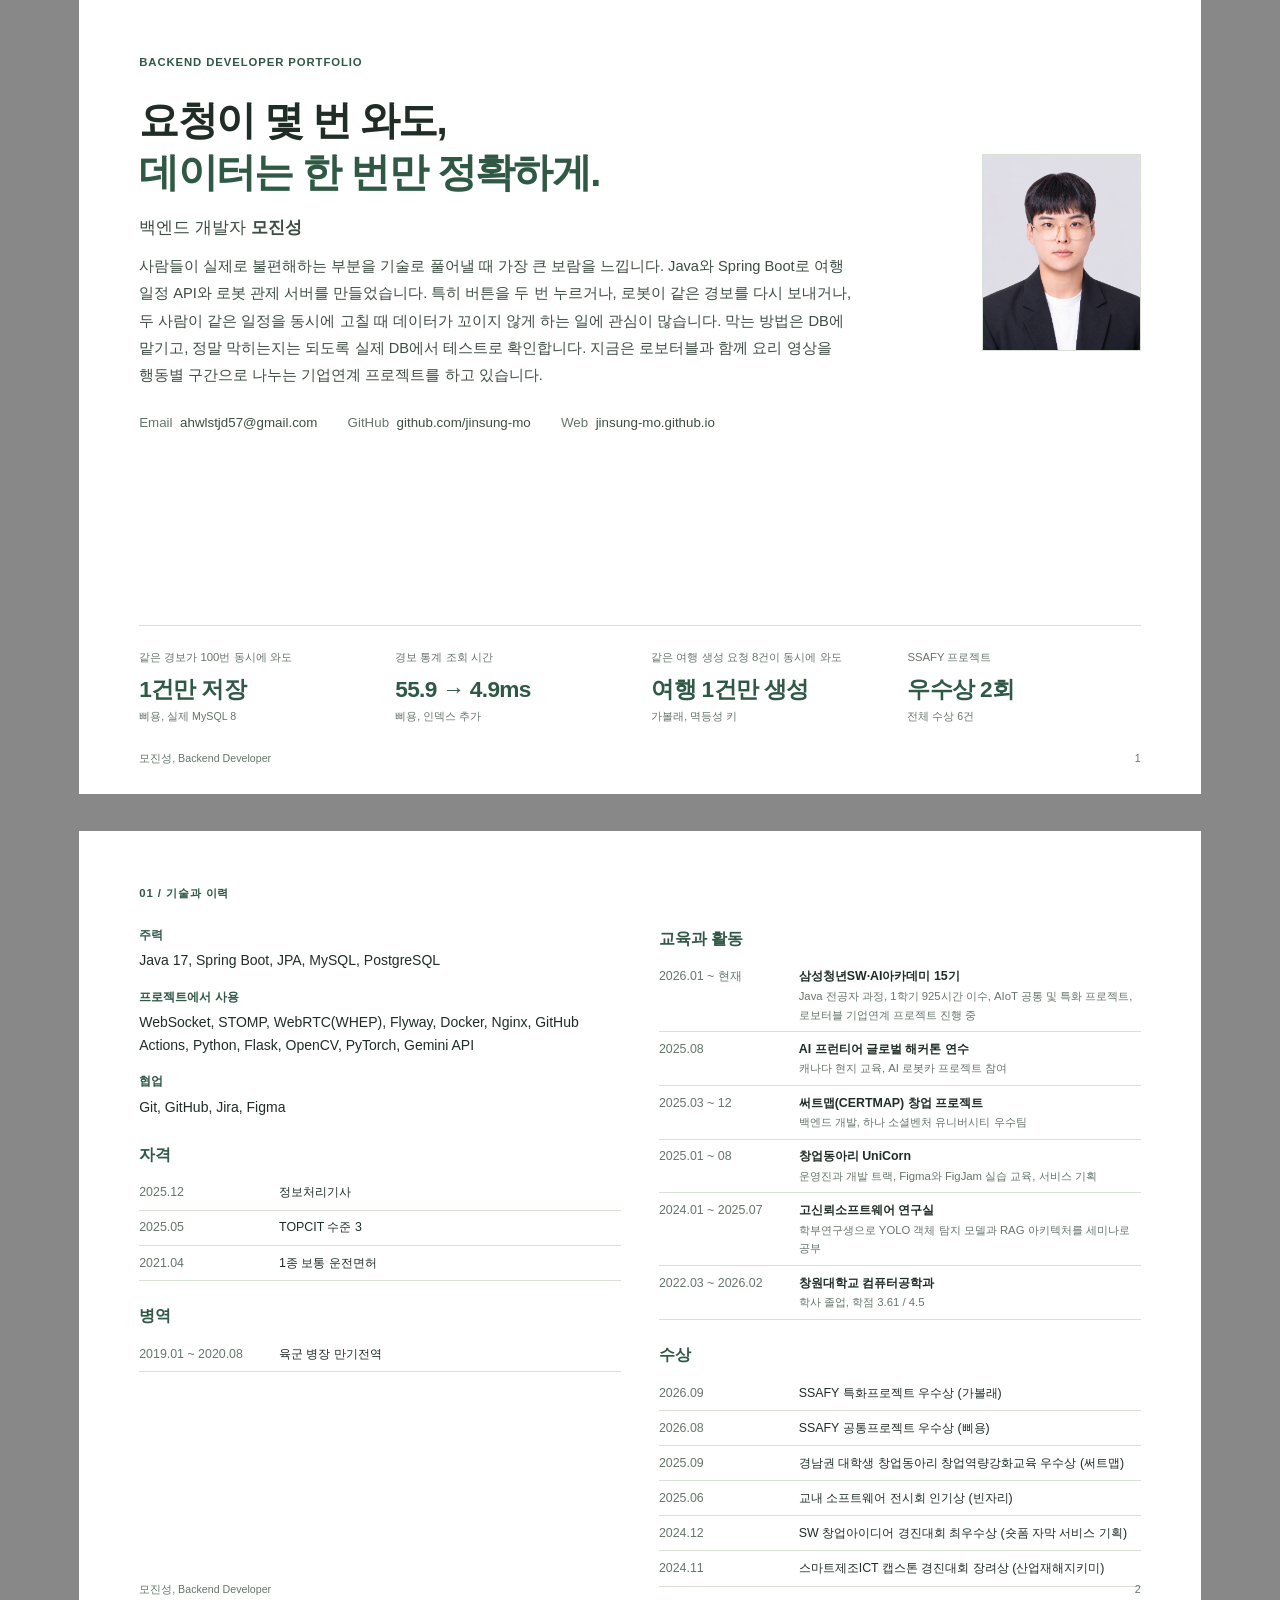
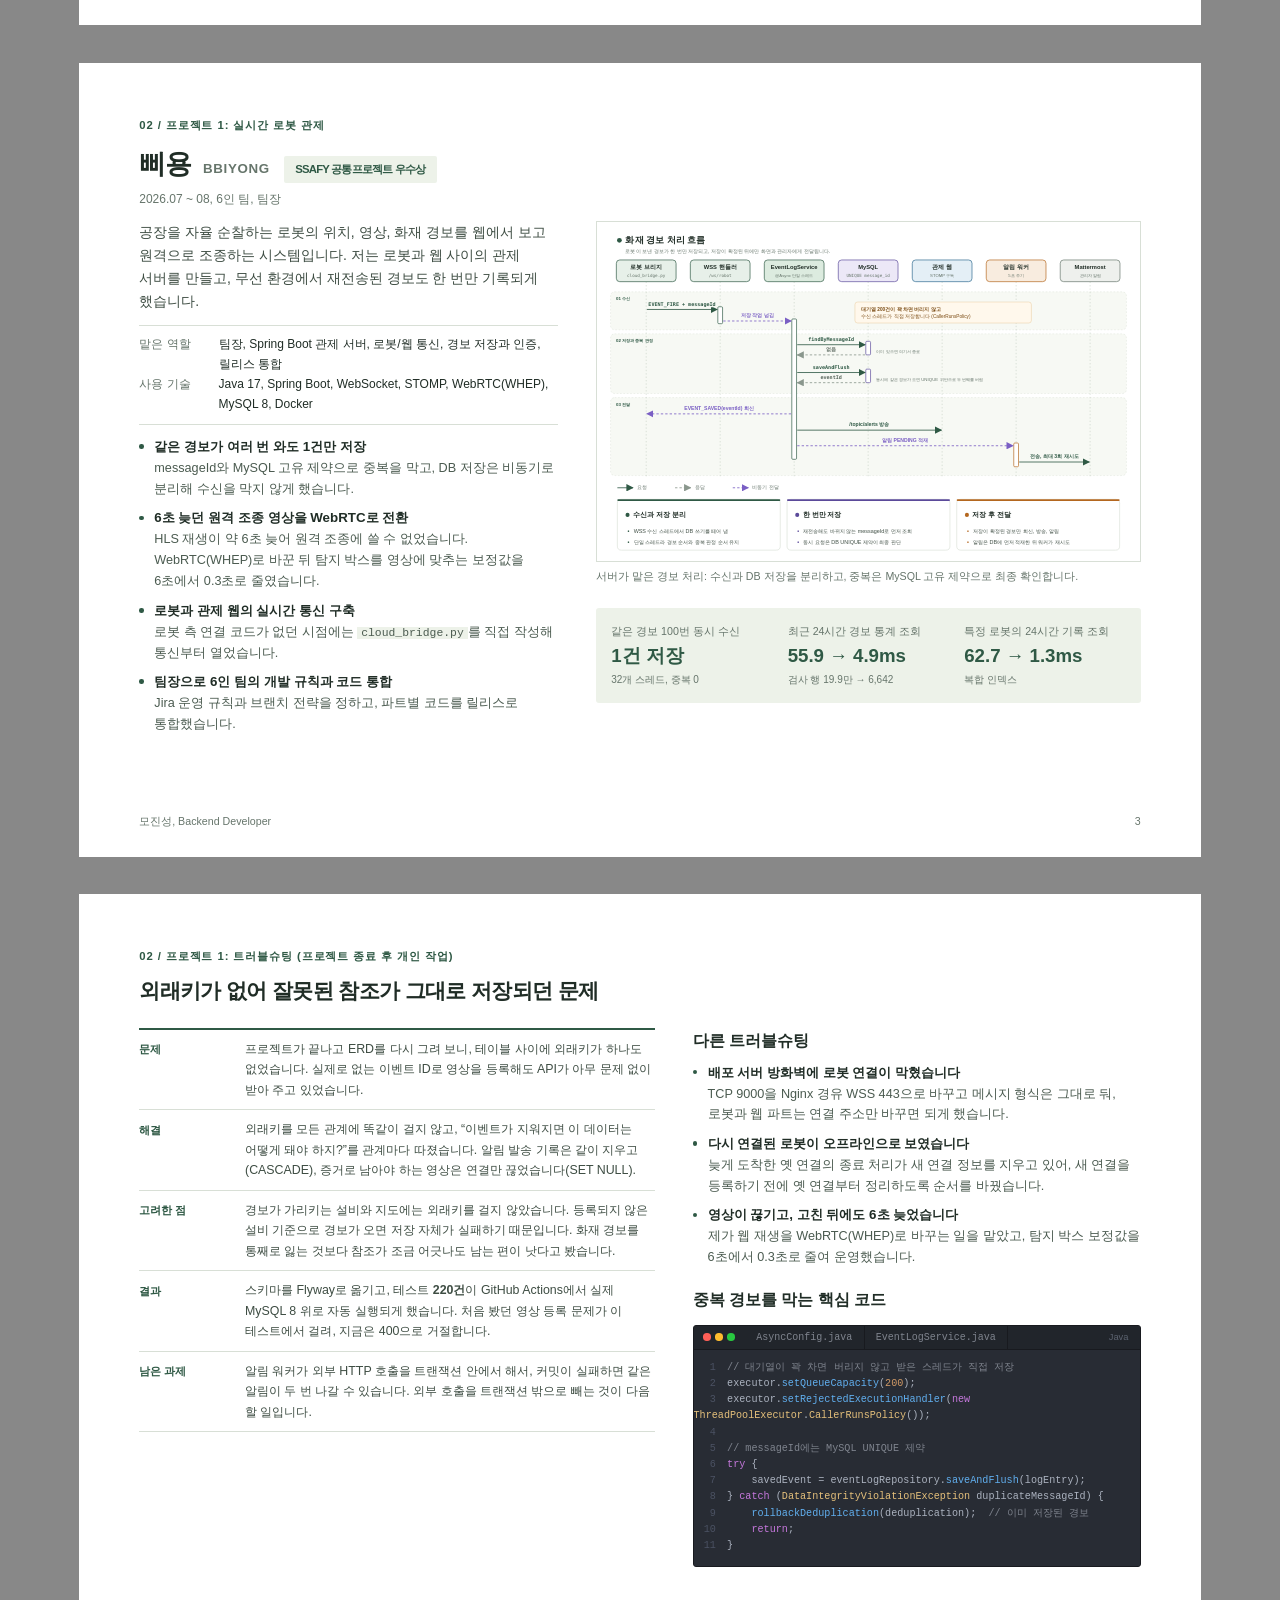
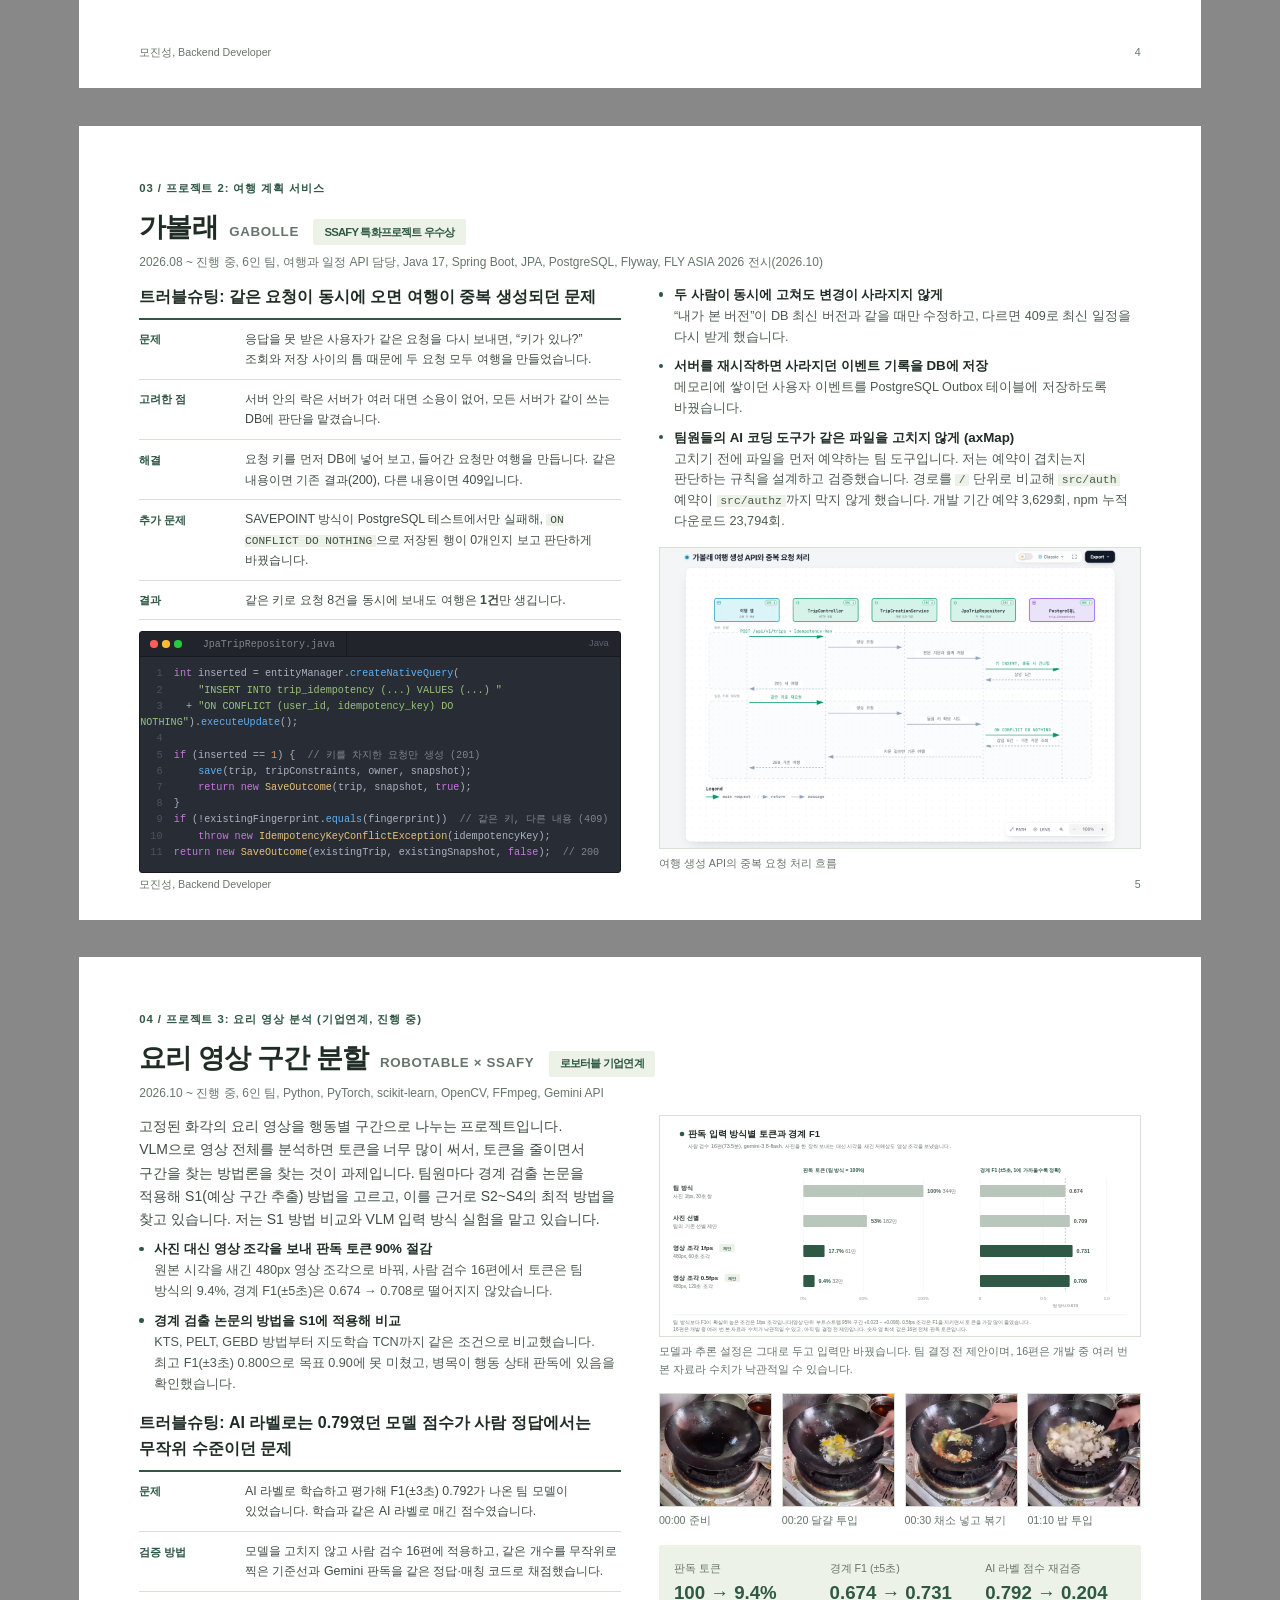
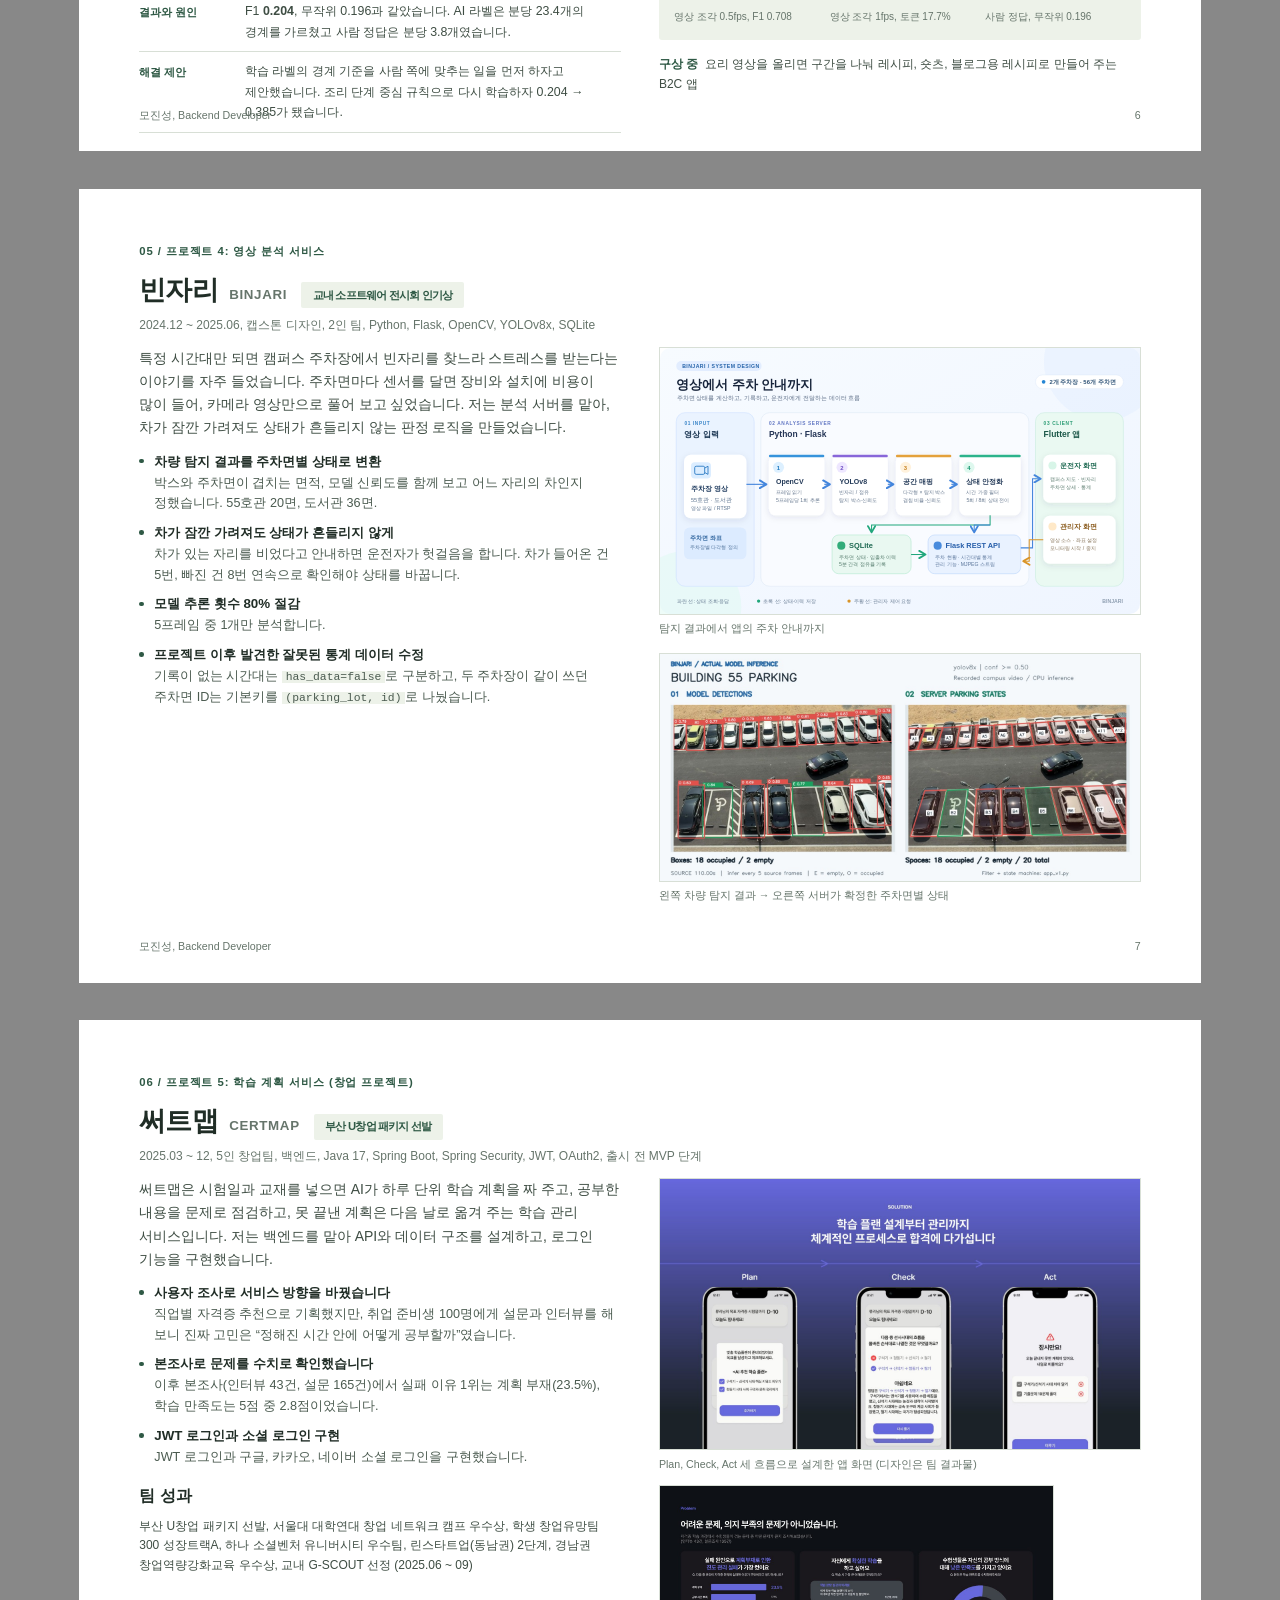
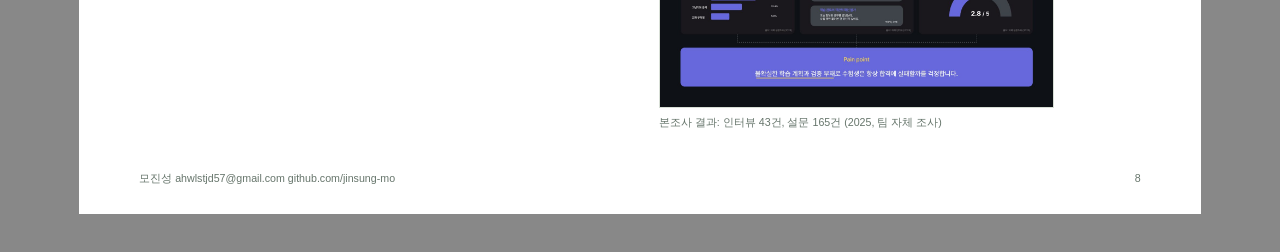
==== portfolio-print.html @ e8e4933f "docs: align survey and award labels with the submitted resume - CERTMAP: state the 100-person pre-su" ====
<!doctype html>
<html lang="ko">
<head>
<meta charset="utf-8">
<meta name="viewport" content="width=device-width, initial-scale=1">
<meta name="robots" content="noindex">
<title>모진성 포트폴리오 PDF</title>
<style>
  @page { size: A4 landscape; margin: 0; }
  :root { --ink: #202d26; --muted: #66756b; --accent: #2f5945; --line: #d8dfd6; --pale: #edf2e9; --paper: #f6f7f2; }
  * { box-sizing: border-box; margin: 0; }
  body { background: #888; color: var(--ink); font-family: Pretendard, "Apple SD Gothic Neo", "Noto Sans KR", "Malgun Gothic", sans-serif; font-size: 10.5pt; line-height: 1.65; word-break: keep-all; -webkit-print-color-adjust: exact; print-color-adjust: exact; }
  .page { width: 297mm; height: 210mm; margin: 0 auto 10mm; padding: 14mm 16mm 12mm; background: #fff; position: relative; overflow: hidden; display: flex; flex-direction: column; }
  @media print { body { background: #fff; } .page { margin: 0; break-after: page; } .page:last-child { break-after: auto; } }
  .label { color: var(--accent); font-size: 8.5pt; font-weight: 700; letter-spacing: .08em; }
  h1 { font-size: 30pt; line-height: 1.3; letter-spacing: -.04em; margin: 6mm 0 4mm; }
  h1 span { color: var(--accent); }
  h2 { font-size: 20pt; letter-spacing: -.03em; margin: 2mm 0 1mm; }
  h2 small { font-size: 10pt; color: var(--muted); font-weight: 600; margin-left: 3mm; letter-spacing: .05em; }
  h3 { font-size: 12pt; margin-bottom: 2mm; }
  p { color: #3e4d43; }
  a { color: inherit; text-decoration: none; }
  .footer { position: absolute; left: 16mm; right: 16mm; bottom: 7mm; display: flex; justify-content: space-between; font-size: 8pt; color: var(--muted); }
  .meta { color: var(--muted); font-size: 9pt; }
  .award { display: inline-block; background: var(--pale); color: var(--accent); font-size: 8.5pt; font-weight: 700; padding: 1mm 3mm; border-radius: 2px; margin-left: 2mm; }
  .cols { display: grid; gap: 10mm; flex: 1; min-height: 0; }
  .c2 { grid-template-columns: 1fr 1fr; }
  .c32 { grid-template-columns: 1.15fr 1fr; }
  .metrics { display: grid; grid-template-columns: repeat(4,1fr); gap: 6mm; border-top: 1px solid var(--line); padding-top: 6mm; margin-top: auto; margin-bottom: 6mm; }
  .metrics dt { font-size: 8.5pt; color: var(--muted); }
  .metrics dd { font-size: 17pt; font-weight: 750; color: var(--accent); letter-spacing: -.03em; margin: 1mm 0 0; }
  .metrics dd small { display: block; font-size: 8pt; font-weight: 500; color: var(--muted); letter-spacing: 0; }
  .contact { display: flex; gap: 8mm; font-size: 10pt; margin-top: 6mm; }
  .contact span { color: var(--muted); margin-right: 2mm; }
  .cover { display: grid; grid-template-columns: 1fr 42mm; gap: 12mm; align-items: center; }
  .cover img { width: 42mm; height: 52mm; object-fit: cover; object-position: center 18%; border: 1px solid var(--line); }
  .intro { font-size: 11pt; line-height: 1.85; max-width: 190mm; }
  dl.facts { border-block: 1px solid var(--line); padding: 2.5mm 0; margin: 3mm 0; }
  dl.facts div { display: grid; grid-template-columns: 18mm 1fr; gap: 3mm; font-size: 9pt; }
  dl.facts dt { color: var(--muted); }
  dl.facts dd { margin: 0; }
  ul.points { list-style: none; padding: 0; }
  ul.points li { padding-left: 4mm; position: relative; margin-top: 2mm; font-size: 9.5pt; }
  ul.points li::before { content: ''; position: absolute; left: 0; top: 2.2mm; width: 1.2mm; height: 1.2mm; border-radius: 50%; background: var(--accent); }
  ul.points strong { display: block; font-size: 10pt; }
  ul.points span { color: #4b5b50; }
  figure { margin: 0; }
  figure img { width: 100%; height: auto; display: block; border: 1px solid var(--line); }
  figcaption { font-size: 8pt; color: var(--muted); margin-top: 1.5mm; }
  .results { display: grid; grid-template-columns: repeat(3,1fr); gap: 4mm; background: var(--pale); padding: 4mm; border-radius: 3px; margin-top: 4mm; }
  .results dt { font-size: 8pt; color: var(--muted); }
  .results dd { margin: 0; font-size: 14pt; font-weight: 750; color: var(--accent); }
  .results dd small { display: block; font-size: 7.5pt; color: var(--muted); font-weight: 400; }
  pre { background: #1f2b24; color: #e3ebe1; padding: 3.5mm 4mm; border-radius: 3px; font: 7.6pt/1.6 Consolas, "D2Coding", monospace; white-space: pre-wrap; }
  pre .c { color: #9fb79f; }
  .ide { border-radius: 3px; overflow: hidden; background: #282c34; border: 1px solid #181a1f; }
  .ide pre { background: #282c34; color: #abb2bf; border-radius: 0; padding: 2.6mm 3mm 3mm 0; }
  .code-head { display: flex; height: 6.4mm; background: #21252b; border-bottom: 1px solid #181a1f; padding-left: 2.6mm; }
  .code-dots { display: flex; align-items: center; gap: 1.2mm; margin-right: 2.6mm; }
  .code-dots i { width: 2mm; height: 2mm; border-radius: 50%; background: #ff5f57; }
  .code-dots i:nth-child(2) { background: #febc2e; } .code-dots i:nth-child(3) { background: #28c840; }
  .code-file { display: flex; align-items: center; padding: 0 3mm; border-right: 1px solid #181a1f; color: #7f848e; font: 7.5pt Consolas, monospace; }
  .code-file:first-of-type { background: #282c34; color: #d7dae0; box-shadow: inset 0 1.5px 0 #61afef; }
  .code-lang { margin-left: auto; display: flex; align-items: center; padding-right: 3mm; color: #5c6370; font-size: 7pt; }
  .ide code { counter-reset: ln; background: none; padding: 0; font-size: inherit; }
  .ide .ln::before { counter-increment: ln; content: counter(ln); display: inline-block; width: 2.2em; margin-right: 3mm; text-align: right; color: #4b5263; }
  .ide .k { color: #c678dd; } .ide .s { color: #98c379; } .ide .n { color: #d19a66; } .ide .c { color: #7f848e; }
  .ide .f { color: #61afef; } .ide .t { color: #e5c07b; } .ide .a { color: #e5c07b; } .ide .p { color: #e06c75; }
  ol.steps { list-style: none; padding: 0; border-top: 2px solid var(--accent); }
  ol.steps li { display: grid; grid-template-columns: 24mm 1fr; gap: 4mm; padding: 2.4mm 0; border-bottom: 1px solid var(--line); font-size: 9.3pt; }
  ol.steps li > span { color: var(--accent); font-weight: 700; font-size: 8.5pt; padding-top: .4mm; }
  ol.steps p { margin: 0; }
  code { font-family: Consolas, monospace; font-size: .9em; background: var(--pale); padding: 0 1mm; }
  .stack dt, .hist h3 { color: var(--accent); }
  .stack div { margin-bottom: 4mm; }
  .stack dt { font-size: 9pt; font-weight: 700; }
  .stack dd { margin: 1mm 0 0; font-size: 10.5pt; }
  .line { display: grid; grid-template-columns: 34mm 1fr; gap: 3mm; padding: 1.8mm 0; border-bottom: 1px solid var(--line); font-size: 9.3pt; }
  .line time { color: var(--muted); }
  .line p { font-size: 8.5pt; color: var(--muted); }
  .cards { display: grid; grid-template-columns: repeat(3,1fr); gap: 6mm; margin: 4mm 0 5mm; }
  .cards article { border-top: 1px solid #bdcdbd; padding-top: 3mm; }
  .cards span { font-size: 8pt; color: var(--accent); font-weight: 700; }
  .cards h3 { font-size: 10.5pt; margin: 1mm 0 1.5mm; }
  .cards p { font-size: 9pt; }
</style>
</head>
<body>

<!-- 1. 표지 -->
<section class="page">
  <p class="label">BACKEND DEVELOPER PORTFOLIO</p>
  <div class="cover">
    <div>
      <h1>요청이 몇 번 와도,<br><span>데이터는 한 번만 정확하게.</span></h1>
      <p style="font-size:13pt;margin-bottom:3mm">백엔드 개발자 <strong>모진성</strong></p>
      <p class="intro">사람들이 실제로 불편해하는 부분을 기술로 풀어낼 때 가장 큰 보람을 느낍니다. Java와 Spring Boot로 여행 일정 API와 로봇 관제 서버를 만들었습니다. 특히 버튼을 두 번 누르거나, 로봇이 같은 경보를 다시 보내거나, 두 사람이 같은 일정을 동시에 고칠 때 데이터가 꼬이지 않게 하는 일에 관심이 많습니다. 막는 방법은 DB에 맡기고, 정말 막히는지는 되도록 실제 DB에서 테스트로 확인합니다. 지금은 로보터블과 함께 요리 영상을 행동별 구간으로 나누는 기업연계 프로젝트를 하고 있습니다.</p>
      <div class="contact"><p><span>Email</span>ahwlstjd57@gmail.com</p><p><span>GitHub</span>github.com/jinsung-mo</p><p><span>Web</span>jinsung-mo.github.io</p></div>
    </div>
    <img src="assets/profile.png" alt="모진성 프로필 사진">
  </div>
  <dl class="metrics">
    <div><dt>같은 경보가 100번 동시에 와도</dt><dd>1건만 저장<small>삐용, 실제 MySQL 8</small></dd></div>
    <div><dt>경보 통계 조회 시간</dt><dd>55.9 → 4.9ms<small>삐용, 인덱스 추가</small></dd></div>
    <div><dt>같은 여행 생성 요청 8건이 동시에 와도</dt><dd>여행 1건만 생성<small>가볼래, 멱등성 키</small></dd></div>
    <div><dt>SSAFY 프로젝트</dt><dd>우수상 2회<small>전체 수상 6건</small></dd></div>
  </dl>
  <div class="footer"><span>모진성, Backend Developer</span><span>1</span></div>
</section>

<!-- 2. 기술과 이력 -->
<section class="page">
  <p class="label">01 / 기술과 이력</p>
  <div class="cols c2" style="margin-top:6mm">
    <div>
      <dl class="stack">
        <div><dt>주력</dt><dd>Java 17, Spring Boot, JPA, MySQL, PostgreSQL</dd></div>
        <div><dt>프로젝트에서 사용</dt><dd>WebSocket, STOMP, WebRTC(WHEP), Flyway, Docker, Nginx, GitHub Actions, Python, Flask, OpenCV, PyTorch, Gemini API</dd></div>
        <div><dt>협업</dt><dd>Git, GitHub, Jira, Figma</dd></div>
      </dl>
      <h3 style="color:var(--accent);margin-top:6mm">자격</h3>
      <div class="line"><time>2025.12</time><div>정보처리기사</div></div>
      <div class="line"><time>2025.05</time><div>TOPCIT 수준 3</div></div>
      <div class="line"><time>2021.04</time><div>1종 보통 운전면허</div></div>
      <h3 style="color:var(--accent);margin-top:6mm">병역</h3>
      <div class="line"><time>2019.01 ~ 2020.08</time><div>육군 병장 만기전역</div></div>
    </div>
    <div class="hist">
      <h3>교육과 활동</h3>
      <div class="line"><time>2026.01 ~ 현재</time><div><strong>삼성청년SW·AI아카데미 15기</strong><p>Java 전공자 과정, 1학기 925시간 이수, AIoT 공통 및 특화 프로젝트, 로보터블 기업연계 프로젝트 진행 중</p></div></div>
      <div class="line"><time>2025.08</time><div><strong>AI 프런티어 글로벌 해커톤 연수</strong><p>캐나다 현지 교육, AI 로봇카 프로젝트 참여</p></div></div>
      <div class="line"><time>2025.03 ~ 12</time><div><strong>써트맵(CERTMAP) 창업 프로젝트</strong><p>백엔드 개발, 하나 소셜벤처 유니버시티 우수팀</p></div></div>
      <div class="line"><time>2025.01 ~ 08</time><div><strong>창업동아리 UniCorn</strong><p>운영진과 개발 트랙, Figma와 FigJam 실습 교육, 서비스 기획</p></div></div>
      <div class="line"><time>2024.01 ~ 2025.07</time><div><strong>고신뢰소프트웨어 연구실</strong><p>학부연구생으로 YOLO 객체 탐지 모델과 RAG 아키텍처를 세미나로 공부</p></div></div>
      <div class="line"><time>2022.03 ~ 2026.02</time><div><strong>창원대학교 컴퓨터공학과</strong><p>학사 졸업, 학점 3.61 / 4.5</p></div></div>
      <h3 style="margin-top:6mm">수상</h3>
      <div class="line"><time>2026.09</time><div>SSAFY 특화프로젝트 우수상 (가볼래)</div></div>
      <div class="line"><time>2026.08</time><div>SSAFY 공통프로젝트 우수상 (삐용)</div></div>
      <div class="line"><time>2025.09</time><div>경남권 대학생 창업동아리 창업역량강화교육 우수상 (써트맵)</div></div>
      <div class="line"><time>2025.06</time><div>교내 소프트웨어 전시회 인기상 (빈자리)</div></div>
      <div class="line"><time>2024.12</time><div>SW 창업아이디어 경진대회 최우수상 (숏폼 자막 서비스 기획)</div></div>
      <div class="line"><time>2024.11</time><div>스마트제조ICT 캡스톤 경진대회 장려상 (산업재해지키미)</div></div>
    </div>
  </div>
  <div class="footer"><span>모진성, Backend Developer</span><span>2</span></div>
</section>

<!-- 3. 삐용 개요 -->
<section class="page">
  <p class="label">02 / 프로젝트 1: 실시간 로봇 관제</p>
  <h2>삐용<small>BBIYONG</small> <span class="award">SSAFY 공통프로젝트 우수상</span></h2>
  <p class="meta">2026.07 ~ 08, 6인 팀, 팀장</p>
  <div class="cols" style="margin-top:3mm;grid-template-columns:1fr 1.3fr">
    <div>
      <p>공장을 자율 순찰하는 로봇의 위치, 영상, 화재 경보를 웹에서 보고 원격으로 조종하는 시스템입니다. 저는 로봇과 웹 사이의 관제 서버를 만들고, 무선 환경에서 재전송된 경보도 한 번만 기록되게 했습니다.</p>
      <dl class="facts"><div><dt>맡은 역할</dt><dd>팀장, Spring Boot 관제 서버, 로봇/웹 통신, 경보 저장과 인증, 릴리스 통합</dd></div><div><dt>사용 기술</dt><dd>Java 17, Spring Boot, WebSocket, STOMP, WebRTC(WHEP), MySQL 8, Docker</dd></div></dl>
      <ul class="points">
        <li><strong>같은 경보가 여러 번 와도 1건만 저장</strong><span>messageId와 MySQL 고유 제약으로 중복을 막고, DB 저장은 비동기로 분리해 수신을 막지 않게 했습니다.</span></li>
        <li><strong>6초 늦던 원격 조종 영상을 WebRTC로 전환</strong><span>HLS 재생이 약 6초 늦어 원격 조종에 쓸 수 없었습니다. WebRTC(WHEP)로 바꾼 뒤 탐지 박스를 영상에 맞추는 보정값을 6초에서 0.3초로 줄였습니다.</span></li>
        <li><strong>로봇과 관제 웹의 실시간 통신 구축</strong><span>로봇 측 연결 코드가 없던 시점에는 <code>cloud_bridge.py</code>를 직접 작성해 통신부터 열었습니다.</span></li>
        <li><strong>팀장으로 6인 팀의 개발 규칙과 코드 통합</strong><span>Jira 운영 규칙과 브랜치 전략을 정하고, 파트별 코드를 릴리스로 통합했습니다.</span></li>
      </ul>
    </div>
    <div>
      <figure><img src="assets/bbiyong-alert-flow.svg" alt="경보 처리 흐름"><figcaption>서버가 맡은 경보 처리: 수신과 DB 저장을 분리하고, 중복은 MySQL 고유 제약으로 최종 확인합니다.</figcaption></figure>
      <dl class="results" style="margin-top:6mm">
        <div><dt>같은 경보 100번 동시 수신</dt><dd>1건 저장<small>32개 스레드, 중복 0</small></dd></div>
        <div><dt>최근 24시간 경보 통계 조회</dt><dd>55.9 → 4.9ms<small>검사 행 19.9만 → 6,642</small></dd></div>
        <div><dt>특정 로봇의 24시간 기록 조회</dt><dd>62.7 → 1.3ms<small>복합 인덱스</small></dd></div>
      </dl>
    </div>
  </div>
  <div class="footer"><span>모진성, Backend Developer</span><span>3</span></div>
</section>

<!-- 4. 삐용 대표 사례 -->
<section class="page">
  <p class="label">02 / 프로젝트 1: 트러블슈팅 (프로젝트 종료 후 개인 작업)</p>
  <h2 style="font-size:16pt">외래키가 없어 잘못된 참조가 그대로 저장되던 문제</h2>
  <div class="cols c32" style="margin-top:4mm">
    <ol class="steps">
      <li><span>문제</span><p>프로젝트가 끝나고 ERD를 다시 그려 보니, 테이블 사이에 외래키가 하나도 없었습니다. 실제로 없는 이벤트 ID로 영상을 등록해도 API가 아무 문제 없이 받아 주고 있었습니다.</p></li>
      <li><span>해결</span><p>외래키를 모든 관계에 똑같이 걸지 않고, “이벤트가 지워지면 이 데이터는 어떻게 돼야 하지?”를 관계마다 따졌습니다. 알림 발송 기록은 같이 지우고(CASCADE), 증거로 남아야 하는 영상은 연결만 끊었습니다(SET NULL).</p></li>
      <li><span>고려한 점</span><p>경보가 가리키는 설비와 지도에는 외래키를 걸지 않았습니다. 등록되지 않은 설비 기준으로 경보가 오면 저장 자체가 실패하기 때문입니다. 화재 경보를 통째로 잃는 것보다 참조가 조금 어긋나도 남는 편이 낫다고 봤습니다.</p></li>
      <li><span>결과</span><p>스키마를 Flyway로 옮기고, 테스트 <strong>220건</strong>이 GitHub Actions에서 실제 MySQL 8 위로 자동 실행되게 했습니다. 처음 봤던 영상 등록 문제가 이 테스트에서 걸려, 지금은 400으로 거절합니다.</p></li>
      <li><span>남은 과제</span><p>알림 워커가 외부 HTTP 호출을 트랜잭션 안에서 해서, 커밋이 실패하면 같은 알림이 두 번 나갈 수 있습니다. 외부 호출을 트랜잭션 밖으로 빼는 것이 다음 할 일입니다.</p></li>
    </ol>
    <div>
      <h3>다른 트러블슈팅</h3>
      <ul class="points">
        <li><strong>배포 서버 방화벽에 로봇 연결이 막혔습니다</strong><span>TCP 9000을 Nginx 경유 WSS 443으로 바꾸고 메시지 형식은 그대로 둬, 로봇과 웹 파트는 연결 주소만 바꾸면 되게 했습니다.</span></li>
        <li><strong>다시 연결된 로봇이 오프라인으로 보였습니다</strong><span>늦게 도착한 옛 연결의 종료 처리가 새 연결 정보를 지우고 있어, 새 연결을 등록하기 전에 옛 연결부터 정리하도록 순서를 바꿨습니다.</span></li>
        <li><strong>영상이 끊기고, 고친 뒤에도 6초 늦었습니다</strong><span>제가 웹 재생을 WebRTC(WHEP)로 바꾸는 일을 맡았고, 탐지 박스 보정값을 6초에서 0.3초로 줄여 운영했습니다.</span></li>
      </ul>
      <h3 style="margin-top:5mm">중복 경보를 막는 핵심 코드</h3>
<div class="ide" style="margin-top:3mm"><div class="code-head"><span class="code-dots"><i></i><i></i><i></i></span><span class="code-file">AsyncConfig.java</span><span class="code-file">EventLogService.java</span><span class="code-lang">Java</span></div><pre><code><span class="ln"><span class="c">// 대기열이 꽉 차면 버리지 않고 받은 스레드가 직접 저장</span></span>
<span class="ln">executor.<span class="f">setQueueCapacity</span>(<span class="n">200</span>);</span>
<span class="ln">executor.<span class="f">setRejectedExecutionHandler</span>(<span class="k">new</span> <span class="t">ThreadPoolExecutor</span>.<span class="t">CallerRunsPolicy</span>());</span>
<span class="ln"></span>
<span class="ln"><span class="c">// messageId에는 MySQL UNIQUE 제약</span></span>
<span class="ln"><span class="k">try</span> {</span>
<span class="ln">    savedEvent = eventLogRepository.<span class="f">saveAndFlush</span>(logEntry);</span>
<span class="ln">} <span class="k">catch</span> (<span class="t">DataIntegrityViolationException</span> duplicateMessageId) {</span>
<span class="ln">    <span class="f">rollbackDeduplication</span>(deduplication);  <span class="c">// 이미 저장된 경보</span></span>
<span class="ln">    <span class="k">return</span>;</span>
<span class="ln">}</span></code></pre></div>
    </div>
  </div>
  <div class="footer"><span>모진성, Backend Developer</span><span>4</span></div>
</section>

<!-- 5. 가볼래 -->
<section class="page">
  <p class="label">03 / 프로젝트 2: 여행 계획 서비스</p>
  <h2>가볼래<small>GABOLLE</small> <span class="award">SSAFY 특화프로젝트 우수상</span></h2>
  <p class="meta">2026.08 ~ 진행 중, 6인 팀, 여행과 일정 API 담당, Java 17, Spring Boot, JPA, PostgreSQL, Flyway, FLY ASIA 2026 전시(2026.10)</p>
  <div class="cols c2" style="margin-top:3mm">
    <div>
      <h3>트러블슈팅: 같은 요청이 동시에 오면 여행이 중복 생성되던 문제</h3>
      <ol class="steps">
        <li><span>문제</span><p>응답을 못 받은 사용자가 같은 요청을 다시 보내면, “키가 있나?” 조회와 저장 사이의 틈 때문에 두 요청 모두 여행을 만들었습니다.</p></li>
        <li><span>고려한 점</span><p>서버 안의 락은 서버가 여러 대면 소용이 없어, 모든 서버가 같이 쓰는 DB에 판단을 맡겼습니다.</p></li>
        <li><span>해결</span><p>요청 키를 먼저 DB에 넣어 보고, 들어간 요청만 여행을 만듭니다. 같은 내용이면 기존 결과(200), 다른 내용이면 409입니다.</p></li>
        <li><span>추가 문제</span><p>SAVEPOINT 방식이 PostgreSQL 테스트에서만 실패해, <code>ON CONFLICT DO NOTHING</code>으로 저장된 행이 0개인지 보고 판단하게 바꿨습니다.</p></li>
        <li><span>결과</span><p>같은 키로 요청 8건을 동시에 보내도 여행은 <strong>1건</strong>만 생깁니다.</p></li>
      </ol>
<div class="ide" style="margin-top:3mm"><div class="code-head"><span class="code-dots"><i></i><i></i><i></i></span><span class="code-file">JpaTripRepository.java</span><span class="code-lang">Java</span></div><pre><code><span class="ln"><span class="k">int</span> inserted = entityManager.<span class="f">createNativeQuery</span>(</span>
<span class="ln">    <span class="s">"INSERT INTO trip_idempotency (...) VALUES (...) "</span></span>
<span class="ln">  + <span class="s">"ON CONFLICT (user_id, idempotency_key) DO NOTHING"</span>).<span class="f">executeUpdate</span>();</span>
<span class="ln"></span>
<span class="ln"><span class="k">if</span> (inserted == <span class="n">1</span>) {  <span class="c">// 키를 차지한 요청만 생성 (201)</span></span>
<span class="ln">    <span class="f">save</span>(trip, tripConstraints, owner, snapshot);</span>
<span class="ln">    <span class="k">return</span> <span class="k">new</span> <span class="t">SaveOutcome</span>(trip, snapshot, <span class="k">true</span>);</span>
<span class="ln">}</span>
<span class="ln"><span class="k">if</span> (!existingFingerprint.<span class="f">equals</span>(fingerprint))  <span class="c">// 같은 키, 다른 내용 (409)</span></span>
<span class="ln">    <span class="k">throw</span> <span class="k">new</span> <span class="t">IdempotencyKeyConflictException</span>(idempotencyKey);</span>
<span class="ln"><span class="k">return</span> <span class="k">new</span> <span class="t">SaveOutcome</span>(existingTrip, existingSnapshot, <span class="k">false</span>);  <span class="c">// 200</span></span></code></pre></div>
    </div>
    <div>
      <ul class="points" style="margin-top:-2mm">
        <li><strong>두 사람이 동시에 고쳐도 변경이 사라지지 않게</strong><span>“내가 본 버전”이 DB 최신 버전과 같을 때만 수정하고, 다르면 409로 최신 일정을 다시 받게 했습니다.</span></li>
        <li><strong>서버를 재시작하면 사라지던 이벤트 기록을 DB에 저장</strong><span>메모리에 쌓이던 사용자 이벤트를 PostgreSQL Outbox 테이블에 저장하도록 바꿨습니다.</span></li>
        <li><strong>팀원들의 AI 코딩 도구가 같은 파일을 고치지 않게 (axMap)</strong><span>고치기 전에 파일을 먼저 예약하는 팀 도구입니다. 저는 예약이 겹치는지 판단하는 규칙을 설계하고 검증했습니다. 경로를 <code>/</code> 단위로 비교해 <code>src/auth</code> 예약이 <code>src/authz</code>까지 막지 않게 했습니다. 개발 기간 예약 3,629회, npm 누적 다운로드 23,794회.</span></li>
      </ul>
      <figure style="margin-top:4mm"><img src="assets/gabolle-trip-create.png" alt="여행 생성 중복 요청 처리 흐름"><figcaption>여행 생성 API의 중복 요청 처리 흐름</figcaption></figure>
    </div>
  </div>
  <div class="footer"><span>모진성, Backend Developer</span><span>5</span></div>
</section>

<!-- 6. 로보터블 기업연계 -->
<section class="page">
  <p class="label">04 / 프로젝트 3: 요리 영상 분석 (기업연계, 진행 중)</p>
  <h2>요리 영상 구간 분할<small>ROBOTABLE × SSAFY</small> <span class="award">로보터블 기업연계</span></h2>
  <p class="meta">2026.10 ~ 진행 중, 6인 팀, Python, PyTorch, scikit-learn, OpenCV, FFmpeg, Gemini API</p>
  <div class="cols c2" style="margin-top:3mm">
    <div>
      <p>고정된 화각의 요리 영상을 행동별 구간으로 나누는 프로젝트입니다. VLM으로 영상 전체를 분석하면 토큰을 너무 많이 써서, 토큰을 줄이면서 구간을 찾는 방법론을 찾는 것이 과제입니다. 팀원마다 경계 검출 논문을 적용해 S1(예상 구간 추출) 방법을 고르고, 이를 근거로 S2~S4의 최적 방법을 찾고 있습니다. 저는 S1 방법 비교와 VLM 입력 방식 실험을 맡고 있습니다.</p>
      <ul class="points" style="margin-top:2mm">
        <li><strong>사진 대신 영상 조각을 보내 판독 토큰 90% 절감</strong><span>원본 시각을 새긴 480px 영상 조각으로 바꿔, 사람 검수 16편에서 토큰은 팀 방식의 9.4%, 경계 F1(±5초)은 0.674 → 0.708로 떨어지지 않았습니다.</span></li>
        <li><strong>경계 검출 논문의 방법을 S1에 적용해 비교</strong><span>KTS, PELT, GEBD 방법부터 지도학습 TCN까지 같은 조건으로 비교했습니다. 최고 F1(±3초) 0.800으로 목표 0.90에 못 미쳤고, 병목이 행동 상태 판독에 있음을 확인했습니다.</span></li>
      </ul>
      <h3 style="margin-top:4mm">트러블슈팅: AI 라벨로는 0.79였던 모델 점수가 사람 정답에서는 무작위 수준이던 문제</h3>
      <ol class="steps">
        <li><span>문제</span><p>AI 라벨로 학습하고 평가해 F1(±3초) 0.792가 나온 팀 모델이 있었습니다. 학습과 같은 AI 라벨로 매긴 점수였습니다.</p></li>
        <li><span>검증 방법</span><p>모델을 고치지 않고 사람 검수 16편에 적용하고, 같은 개수를 무작위로 찍은 기준선과 Gemini 판독을 같은 정답·매칭 코드로 채점했습니다.</p></li>
        <li><span>결과와 원인</span><p>F1 <strong>0.204</strong>, 무작위 0.196과 같았습니다. AI 라벨은 분당 23.4개의 경계를 가르쳤고 사람 정답은 분당 3.8개였습니다.</p></li>
        <li><span>해결 제안</span><p>학습 라벨의 경계 기준을 사람 쪽에 맞추는 일을 먼저 하자고 제안했습니다. 조리 단계 중심 규칙으로 다시 학습하자 0.204 → 0.385가 됐습니다.</p></li>
      </ol>
    </div>
    <div>
      <figure><img src="assets/robotable-video-chunk.svg" alt="판독 입력 방식별 토큰과 경계 F1"><figcaption>모델과 추론 설정은 그대로 두고 입력만 바꿨습니다. 팀 결정 전 제안이며, 16편은 개발 중 여러 번 본 자료라 수치가 낙관적일 수 있습니다.</figcaption></figure>
      <div style="display:grid;grid-template-columns:repeat(4,1fr);gap:2.5mm;margin-top:4mm">
        <figure><img src="assets/robotable-frame-1.jpg" alt="준비 장면"><figcaption>00:00 준비</figcaption></figure>
        <figure><img src="assets/robotable-frame-2.jpg" alt="달걀 투입 장면"><figcaption>00:20 달걀 투입</figcaption></figure>
        <figure><img src="assets/robotable-frame-3.jpg" alt="채소를 넣고 볶기 장면"><figcaption>00:30 채소 넣고 볶기</figcaption></figure>
        <figure><img src="assets/robotable-frame-4.jpg" alt="밥 투입 장면"><figcaption>01:10 밥 투입</figcaption></figure>
      </div>
      <dl class="results">
        <div><dt>판독 토큰</dt><dd>100 → 9.4%<small>영상 조각 0.5fps, F1 0.708</small></dd></div>
        <div><dt>경계 F1 (±5초)</dt><dd>0.674 → 0.731<small>영상 조각 1fps, 토큰 17.7%</small></dd></div>
        <div><dt>AI 라벨 점수 재검증</dt><dd>0.792 → 0.204<small>사람 정답, 무작위 0.196</small></dd></div>
      </dl>
      <p style="font-size:9pt;margin-top:4mm"><strong style="color:var(--accent)">구상 중</strong>&nbsp; 요리 영상을 올리면 구간을 나눠 레시피, 숏츠, 블로그용 레시피로 만들어 주는 B2C 앱</p>
    </div>
  </div>
  <div class="footer"><span>모진성, Backend Developer</span><span>6</span></div>
</section>

<!-- 7. 빈자리 -->
<section class="page">
  <p class="label">05 / 프로젝트 4: 영상 분석 서비스</p>
  <h2>빈자리<small>BINJARI</small> <span class="award">교내 소프트웨어 전시회 인기상</span></h2>
  <p class="meta">2024.12 ~ 2025.06, 캡스톤 디자인, 2인 팀, Python, Flask, OpenCV, YOLOv8x, SQLite</p>
  <div class="cols c2" style="margin-top:3mm">
    <div>
      <p>특정 시간대만 되면 캠퍼스 주차장에서 빈자리를 찾느라 스트레스를 받는다는 이야기를 자주 들었습니다. 주차면마다 센서를 달면 장비와 설치에 비용이 많이 들어, 카메라 영상만으로 풀어 보고 싶었습니다. 저는 분석 서버를 맡아, 차가 잠깐 가려져도 상태가 흔들리지 않는 판정 로직을 만들었습니다.</p>
      <ul class="points" style="margin-top:3mm">
        <li><strong>차량 탐지 결과를 주차면별 상태로 변환</strong><span>박스와 주차면이 겹치는 면적, 모델 신뢰도를 함께 보고 어느 자리의 차인지 정했습니다. 55호관 20면, 도서관 36면.</span></li>
        <li><strong>차가 잠깐 가려져도 상태가 흔들리지 않게</strong><span>차가 있는 자리를 비었다고 안내하면 운전자가 헛걸음을 합니다. 차가 들어온 건 5번, 빠진 건 8번 연속으로 확인해야 상태를 바꿉니다.</span></li>
        <li><strong>모델 추론 횟수 80% 절감</strong><span>5프레임 중 1개만 분석합니다.</span></li>
        <li><strong>프로젝트 이후 발견한 잘못된 통계 데이터 수정</strong><span>기록이 없는 시간대는 <code>has_data=false</code>로 구분하고, 두 주차장이 같이 쓰던 주차면 ID는 기본키를 <code>(parking_lot, id)</code>로 나눴습니다.</span></li>
      </ul>
    </div>
    <div>
      <figure><img src="assets/binjari-architecture.svg" alt="빈자리 구조도"><figcaption>탐지 결과에서 앱의 주차 안내까지</figcaption></figure>
      <figure style="margin-top:4mm"><img src="assets/binjari-inference.jpg" alt="차량 탐지와 주차면 상태"><figcaption>왼쪽 차량 탐지 결과 → 오른쪽 서버가 확정한 주차면별 상태</figcaption></figure>
    </div>
  </div>
  <div class="footer"><span>모진성, Backend Developer</span><span>7</span></div>
</section>

<!-- 8. 써트맵 -->
<section class="page">
  <p class="label">06 / 프로젝트 5: 학습 계획 서비스 (창업 프로젝트)</p>
  <h2>써트맵<small>CERTMAP</small> <span class="award">부산 U창업 패키지 선발</span></h2>
  <p class="meta">2025.03 ~ 12, 5인 창업팀, 백엔드, Java 17, Spring Boot, Spring Security, JWT, OAuth2, 출시 전 MVP 단계</p>
  <div class="cols c2" style="margin-top:3mm">
    <div>
      <p>써트맵은 시험일과 교재를 넣으면 AI가 하루 단위 학습 계획을 짜 주고, 공부한 내용을 문제로 점검하고, 못 끝낸 계획은 다음 날로 옮겨 주는 학습 관리 서비스입니다. 저는 백엔드를 맡아 API와 데이터 구조를 설계하고, 로그인 기능을 구현했습니다.</p>
      <ul class="points" style="margin-top:3mm">
        <li><strong>사용자 조사로 서비스 방향을 바꿨습니다</strong><span>직업별 자격증 추천으로 기획했지만, 취업 준비생 100명에게 설문과 인터뷰를 해 보니 진짜 고민은 “정해진 시간 안에 어떻게 공부할까”였습니다.</span></li>
        <li><strong>본조사로 문제를 수치로 확인했습니다</strong><span>이후 본조사(인터뷰 43건, 설문 165건)에서 실패 이유 1위는 계획 부재(23.5%), 학습 만족도는 5점 중 2.8점이었습니다.</span></li>
        <li><strong>JWT 로그인과 소셜 로그인 구현</strong><span>JWT 로그인과 구글, 카카오, 네이버 소셜 로그인을 구현했습니다.</span></li>
      </ul>
      <h3 style="margin-top:4mm">팀 성과</h3>
      <p style="font-size:9pt">부산 U창업 패키지 선발, 서울대 대학연대 창업 네트워크 캠프 우수상, 학생 창업유망팀 300 성장트랙A, 하나 소셜벤처 유니버시티 우수팀, 린스타트업(동남권) 2단계, 경남권 창업역량강화교육 우수상, 교내 G-SCOUT 선정 (2025.06 ~ 09)</p>
    </div>
    <div>
      <figure><img src="assets/certmap-flow.jpg" alt="써트맵 Plan Check Act 화면"><figcaption>Plan, Check, Act 세 흐름으로 설계한 앱 화면 (디자인은 팀 결과물)</figcaption></figure>
      <figure style="margin-top:3mm;width:82%"><img src="assets/certmap-research.jpg" alt="써트맵 사용자 조사 결과"><figcaption>본조사 결과: 인터뷰 43건, 설문 165건 (2025, 팀 자체 조사)</figcaption></figure>
    </div>
  </div>
  <div class="footer"><span>모진성  ahwlstjd57@gmail.com  github.com/jinsung-mo</span><span>8</span></div>
</section>

</body>
</html>
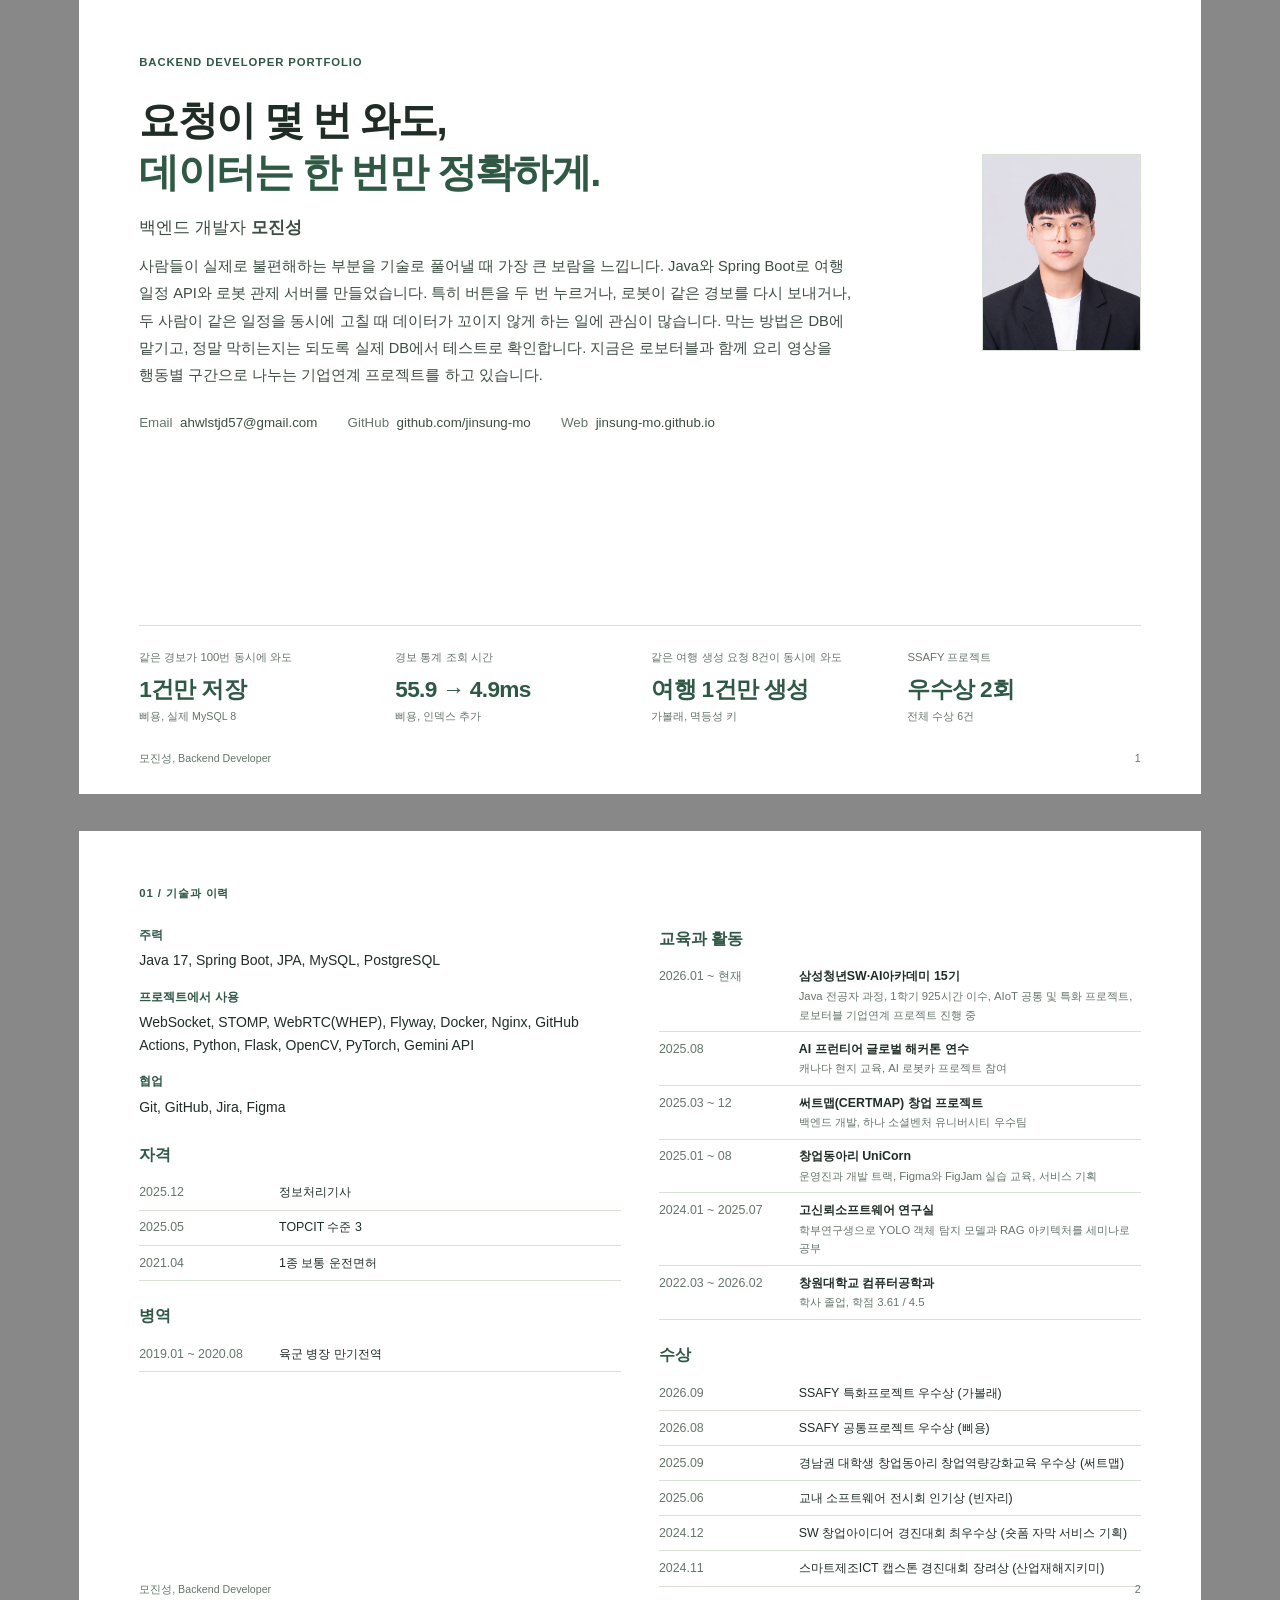
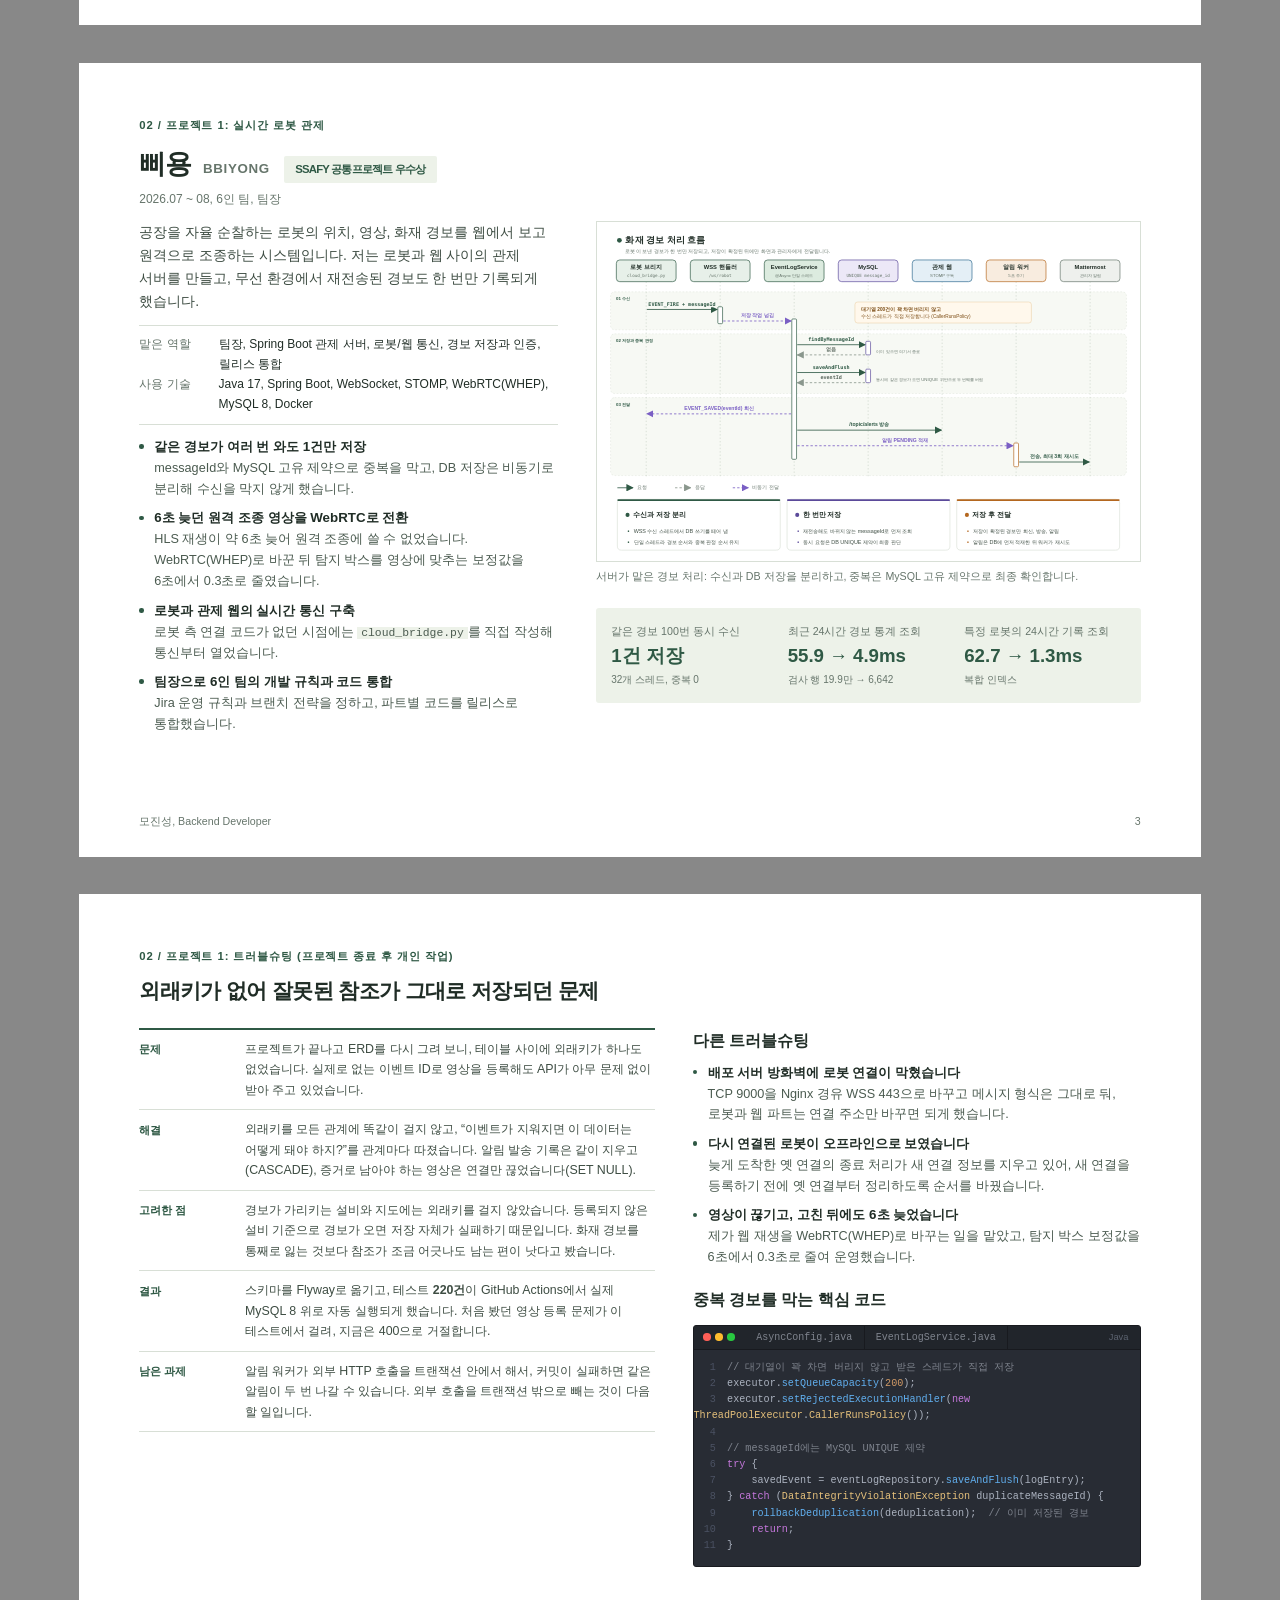
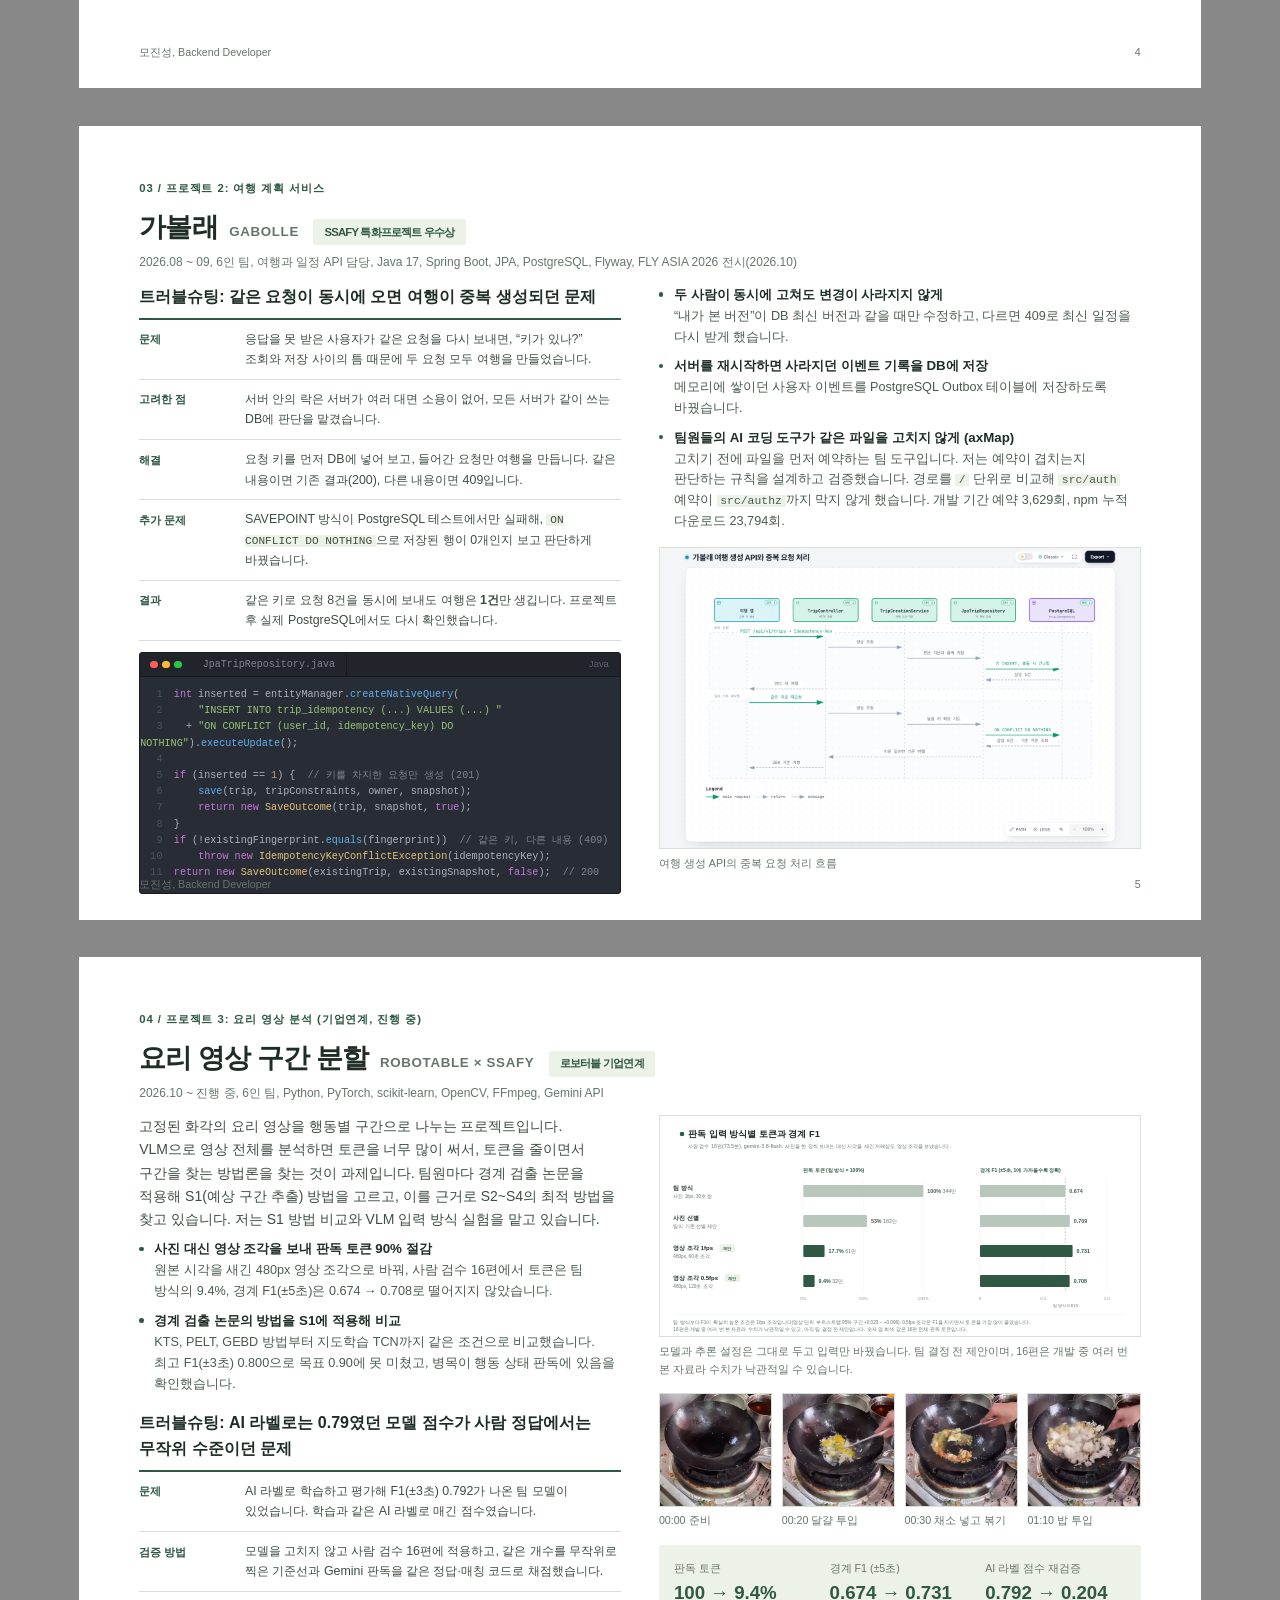
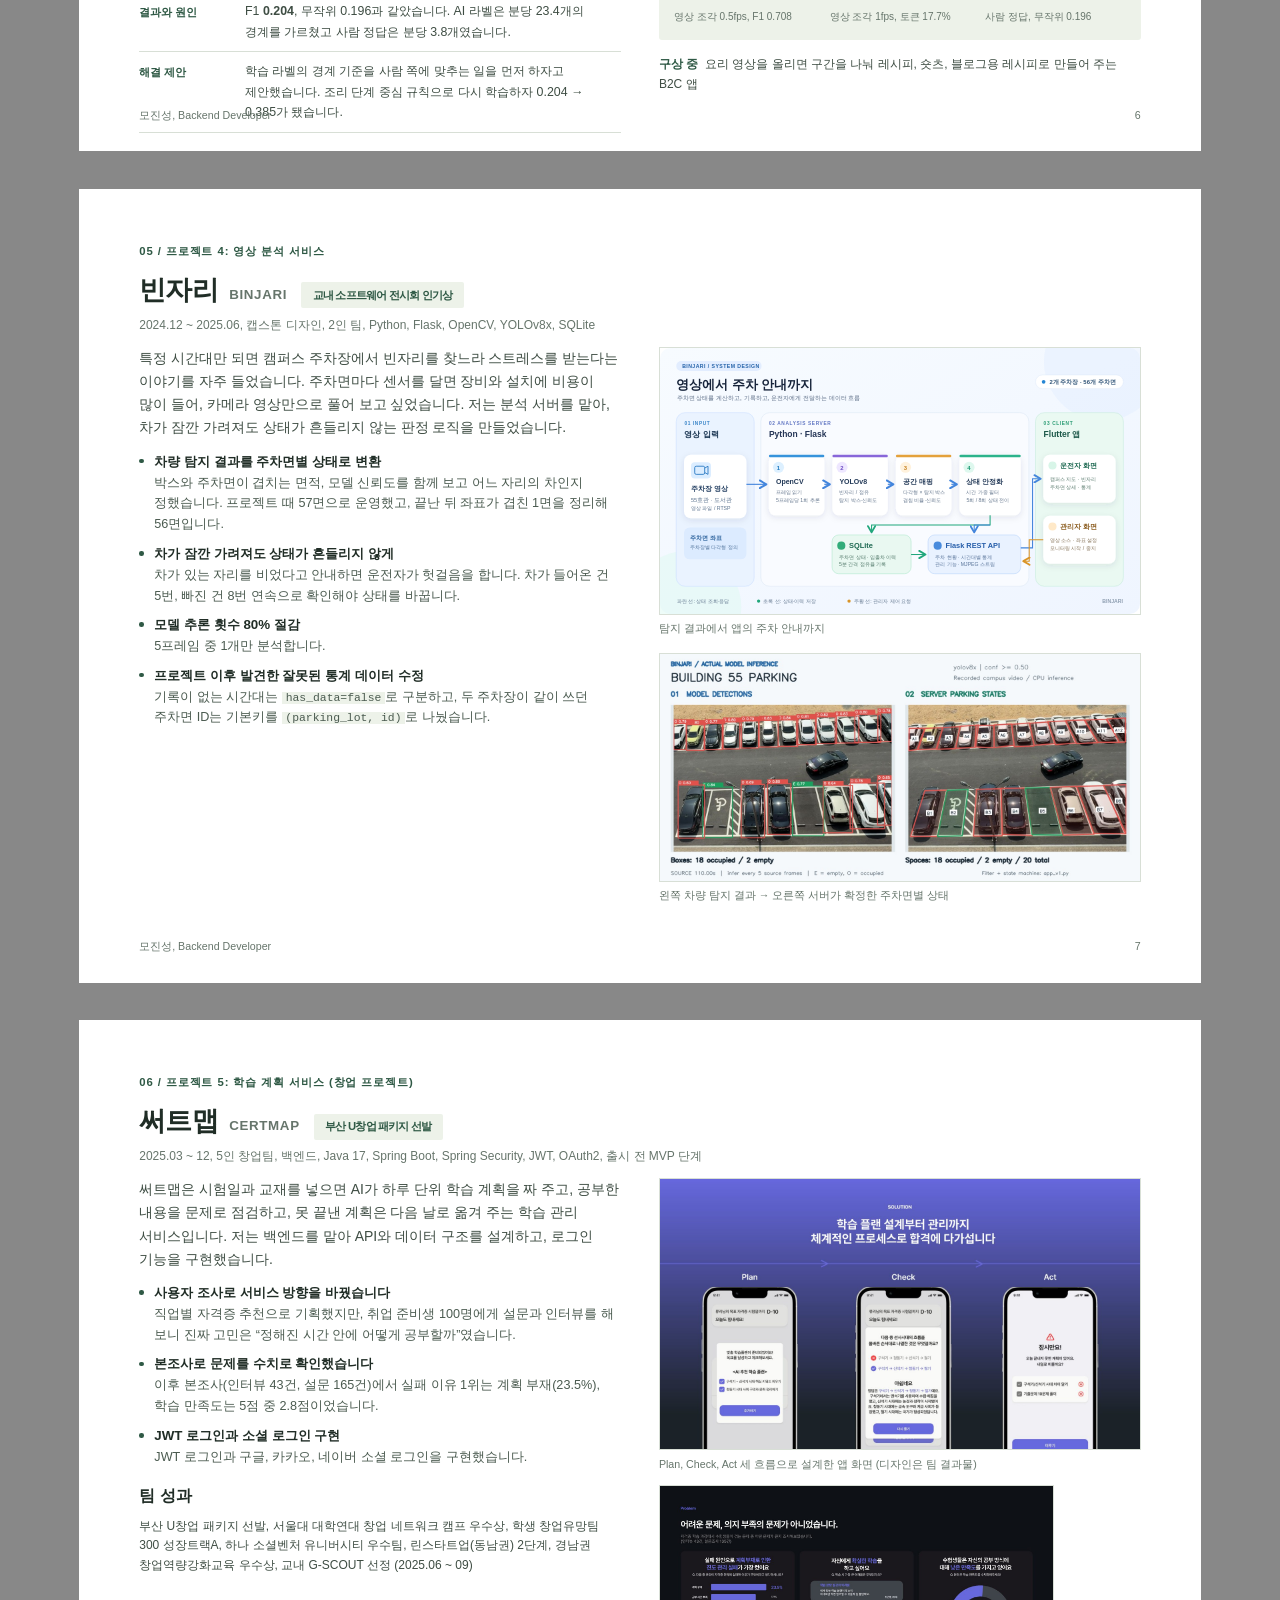
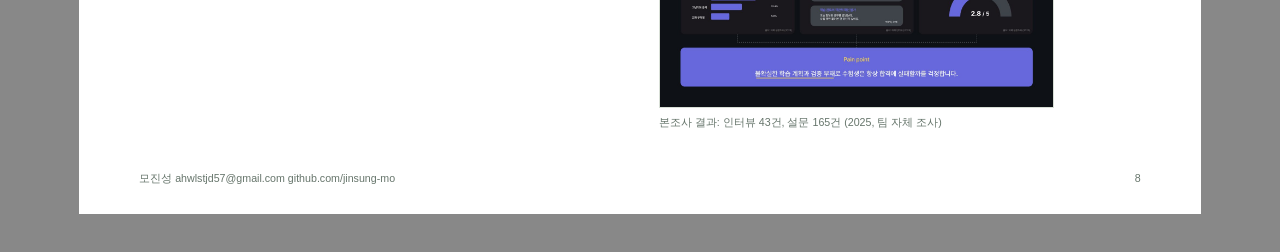
==== commit 45b3b2a6: "docs: 이력서와 주차면 수, 가볼래 기간을 맞추고 PostgreSQL 동시성 테스트 반영 - 빈자리: 프로젝트 때 57면, 종료 후 좌표가 겹친 D7을 지워 56면이 된 이력을" ====
--- a/portfolio-print.html
+++ b/portfolio-print.html
@@ -213,7 +213,7 @@
 <section class="page">
   <p class="label">03 / 프로젝트 2: 여행 계획 서비스</p>
   <h2>가볼래<small>GABOLLE</small> <span class="award">SSAFY 특화프로젝트 우수상</span></h2>
-  <p class="meta">2026.08 ~ 진행 중, 6인 팀, 여행과 일정 API 담당, Java 17, Spring Boot, JPA, PostgreSQL, Flyway, FLY ASIA 2026 전시(2026.10)</p>
+  <p class="meta">2026.08 ~ 09, 6인 팀, 여행과 일정 API 담당, Java 17, Spring Boot, JPA, PostgreSQL, Flyway, FLY ASIA 2026 전시(2026.10)</p>
   <div class="cols c2" style="margin-top:3mm">
     <div>
       <h3>트러블슈팅: 같은 요청이 동시에 오면 여행이 중복 생성되던 문제</h3>
@@ -222,7 +222,7 @@
         <li><span>고려한 점</span><p>서버 안의 락은 서버가 여러 대면 소용이 없어, 모든 서버가 같이 쓰는 DB에 판단을 맡겼습니다.</p></li>
         <li><span>해결</span><p>요청 키를 먼저 DB에 넣어 보고, 들어간 요청만 여행을 만듭니다. 같은 내용이면 기존 결과(200), 다른 내용이면 409입니다.</p></li>
         <li><span>추가 문제</span><p>SAVEPOINT 방식이 PostgreSQL 테스트에서만 실패해, <code>ON CONFLICT DO NOTHING</code>으로 저장된 행이 0개인지 보고 판단하게 바꿨습니다.</p></li>
-        <li><span>결과</span><p>같은 키로 요청 8건을 동시에 보내도 여행은 <strong>1건</strong>만 생깁니다.</p></li>
+        <li><span>결과</span><p>같은 키로 요청 8건을 동시에 보내도 여행은 <strong>1건</strong>만 생깁니다. 프로젝트 후 실제 PostgreSQL에서도 다시 확인했습니다.</p></li>
       </ol>
 <div class="ide" style="margin-top:3mm"><div class="code-head"><span class="code-dots"><i></i><i></i><i></i></span><span class="code-file">JpaTripRepository.java</span><span class="code-lang">Java</span></div><pre><code><span class="ln"><span class="k">int</span> inserted = entityManager.<span class="f">createNativeQuery</span>(</span>
 <span class="ln">    <span class="s">"INSERT INTO trip_idempotency (...) VALUES (...) "</span></span>
@@ -296,7 +296,7 @@
     <div>
       <p>특정 시간대만 되면 캠퍼스 주차장에서 빈자리를 찾느라 스트레스를 받는다는 이야기를 자주 들었습니다. 주차면마다 센서를 달면 장비와 설치에 비용이 많이 들어, 카메라 영상만으로 풀어 보고 싶었습니다. 저는 분석 서버를 맡아, 차가 잠깐 가려져도 상태가 흔들리지 않는 판정 로직을 만들었습니다.</p>
       <ul class="points" style="margin-top:3mm">
-        <li><strong>차량 탐지 결과를 주차면별 상태로 변환</strong><span>박스와 주차면이 겹치는 면적, 모델 신뢰도를 함께 보고 어느 자리의 차인지 정했습니다. 55호관 20면, 도서관 36면.</span></li>
+        <li><strong>차량 탐지 결과를 주차면별 상태로 변환</strong><span>박스와 주차면이 겹치는 면적, 모델 신뢰도를 함께 보고 어느 자리의 차인지 정했습니다. 프로젝트 때 57면으로 운영했고, 끝난 뒤 좌표가 겹친 1면을 정리해 56면입니다.</span></li>
         <li><strong>차가 잠깐 가려져도 상태가 흔들리지 않게</strong><span>차가 있는 자리를 비었다고 안내하면 운전자가 헛걸음을 합니다. 차가 들어온 건 5번, 빠진 건 8번 연속으로 확인해야 상태를 바꿉니다.</span></li>
         <li><strong>모델 추론 횟수 80% 절감</strong><span>5프레임 중 1개만 분석합니다.</span></li>
         <li><strong>프로젝트 이후 발견한 잘못된 통계 데이터 수정</strong><span>기록이 없는 시간대는 <code>has_data=false</code>로 구분하고, 두 주차장이 같이 쓰던 주차면 ID는 기본키를 <code>(parking_lot, id)</code>로 나눴습니다.</span></li>
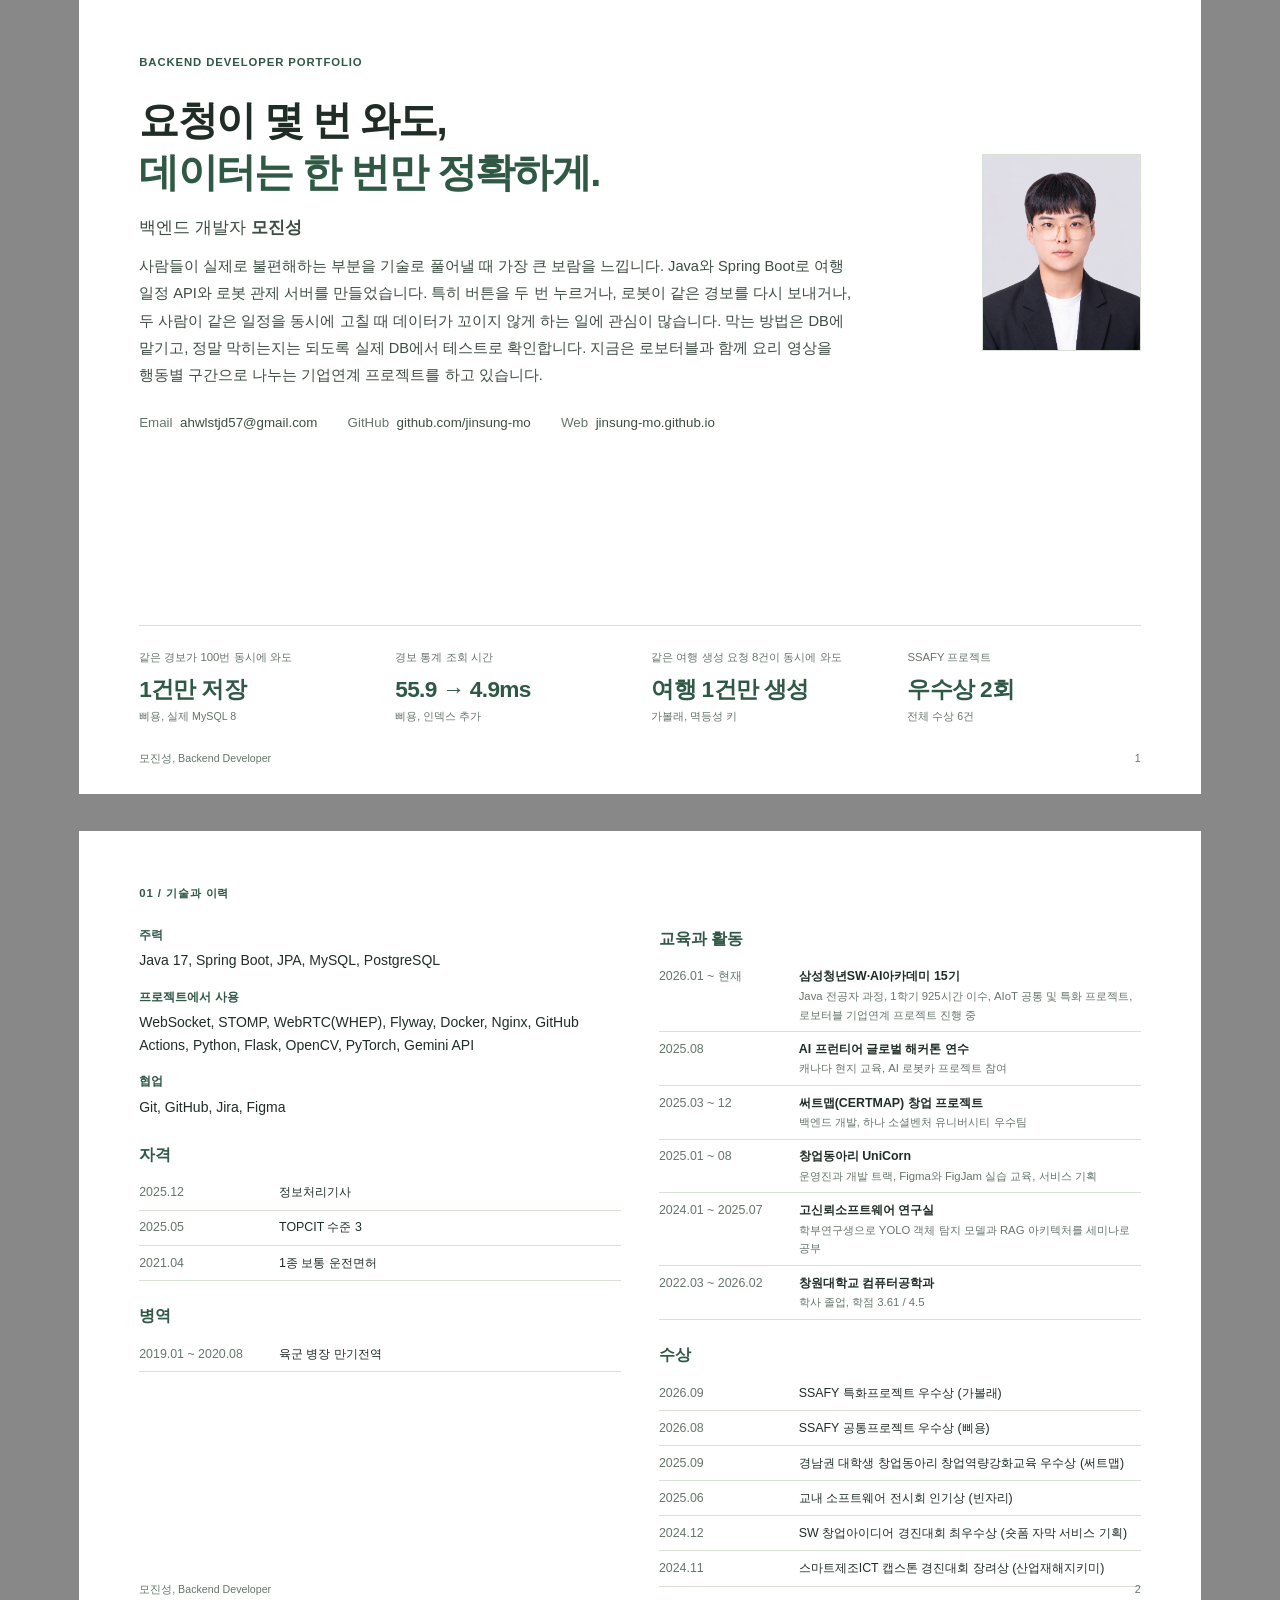
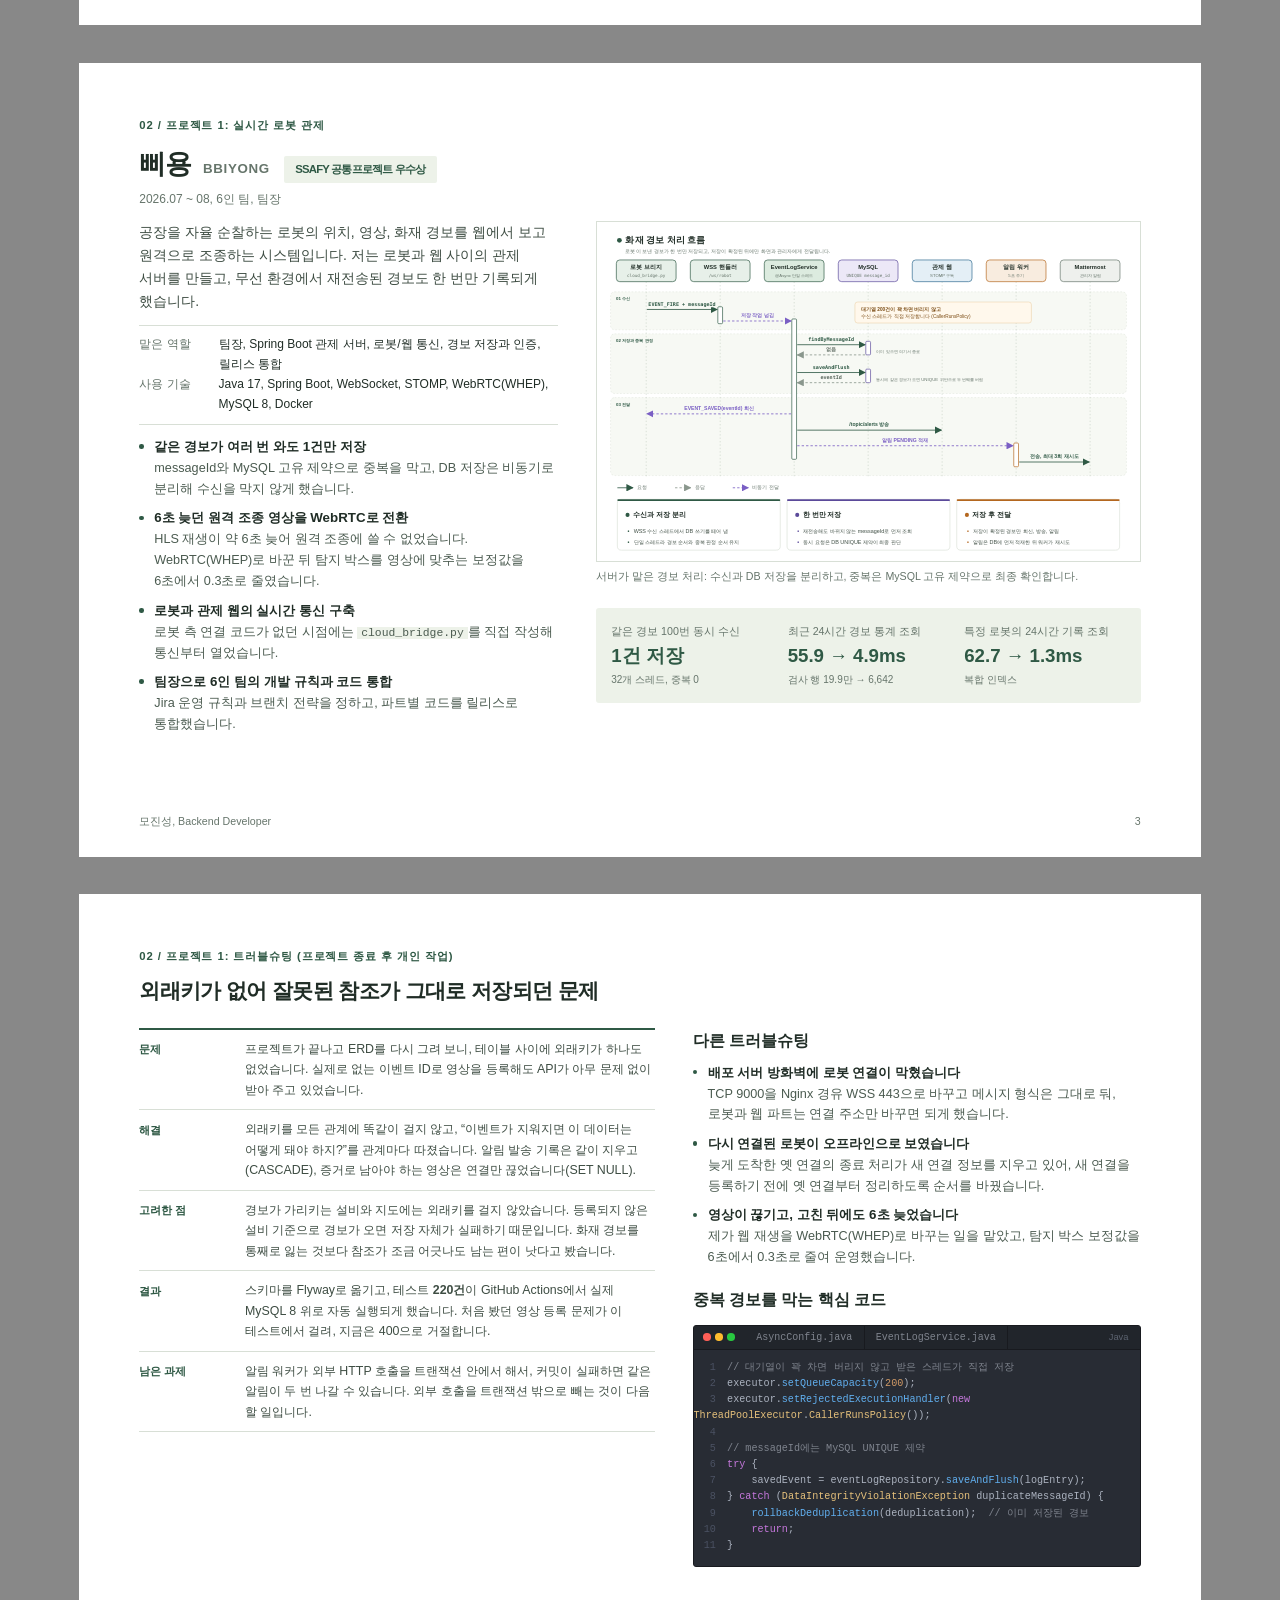
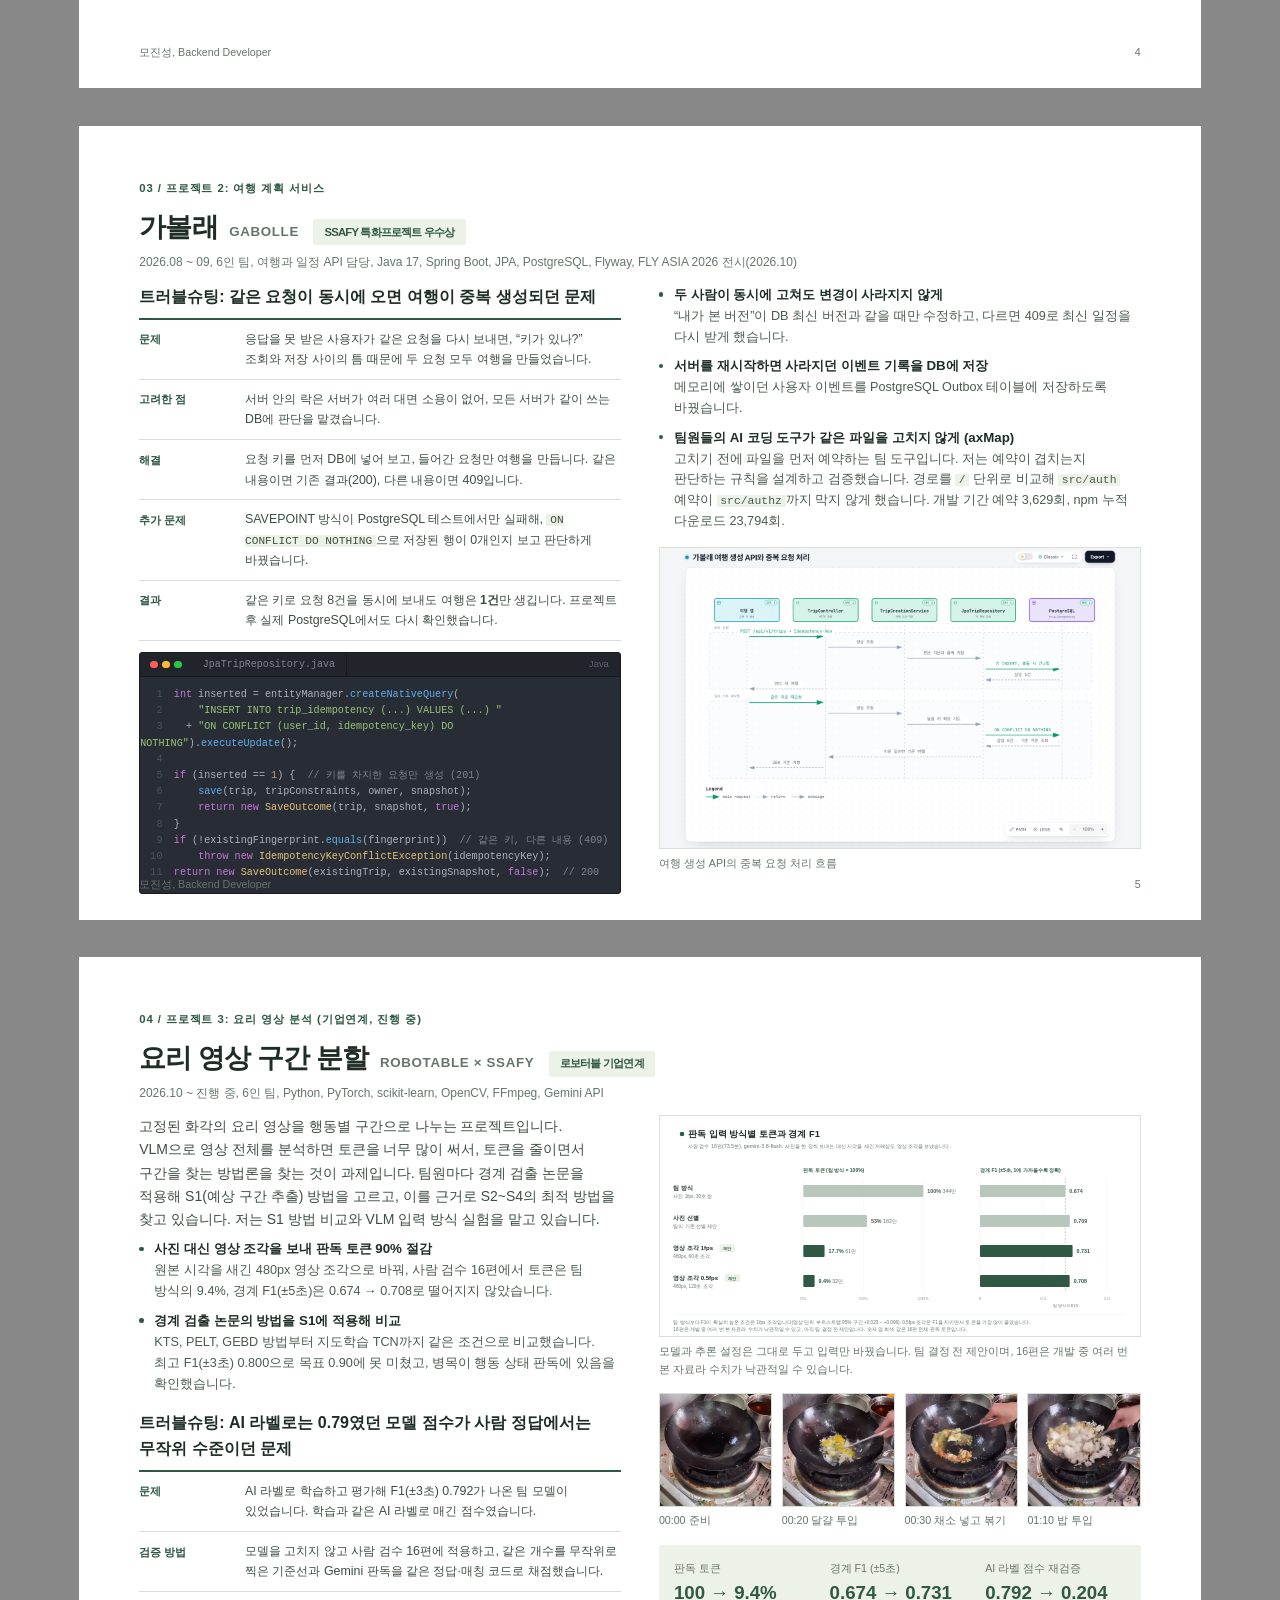
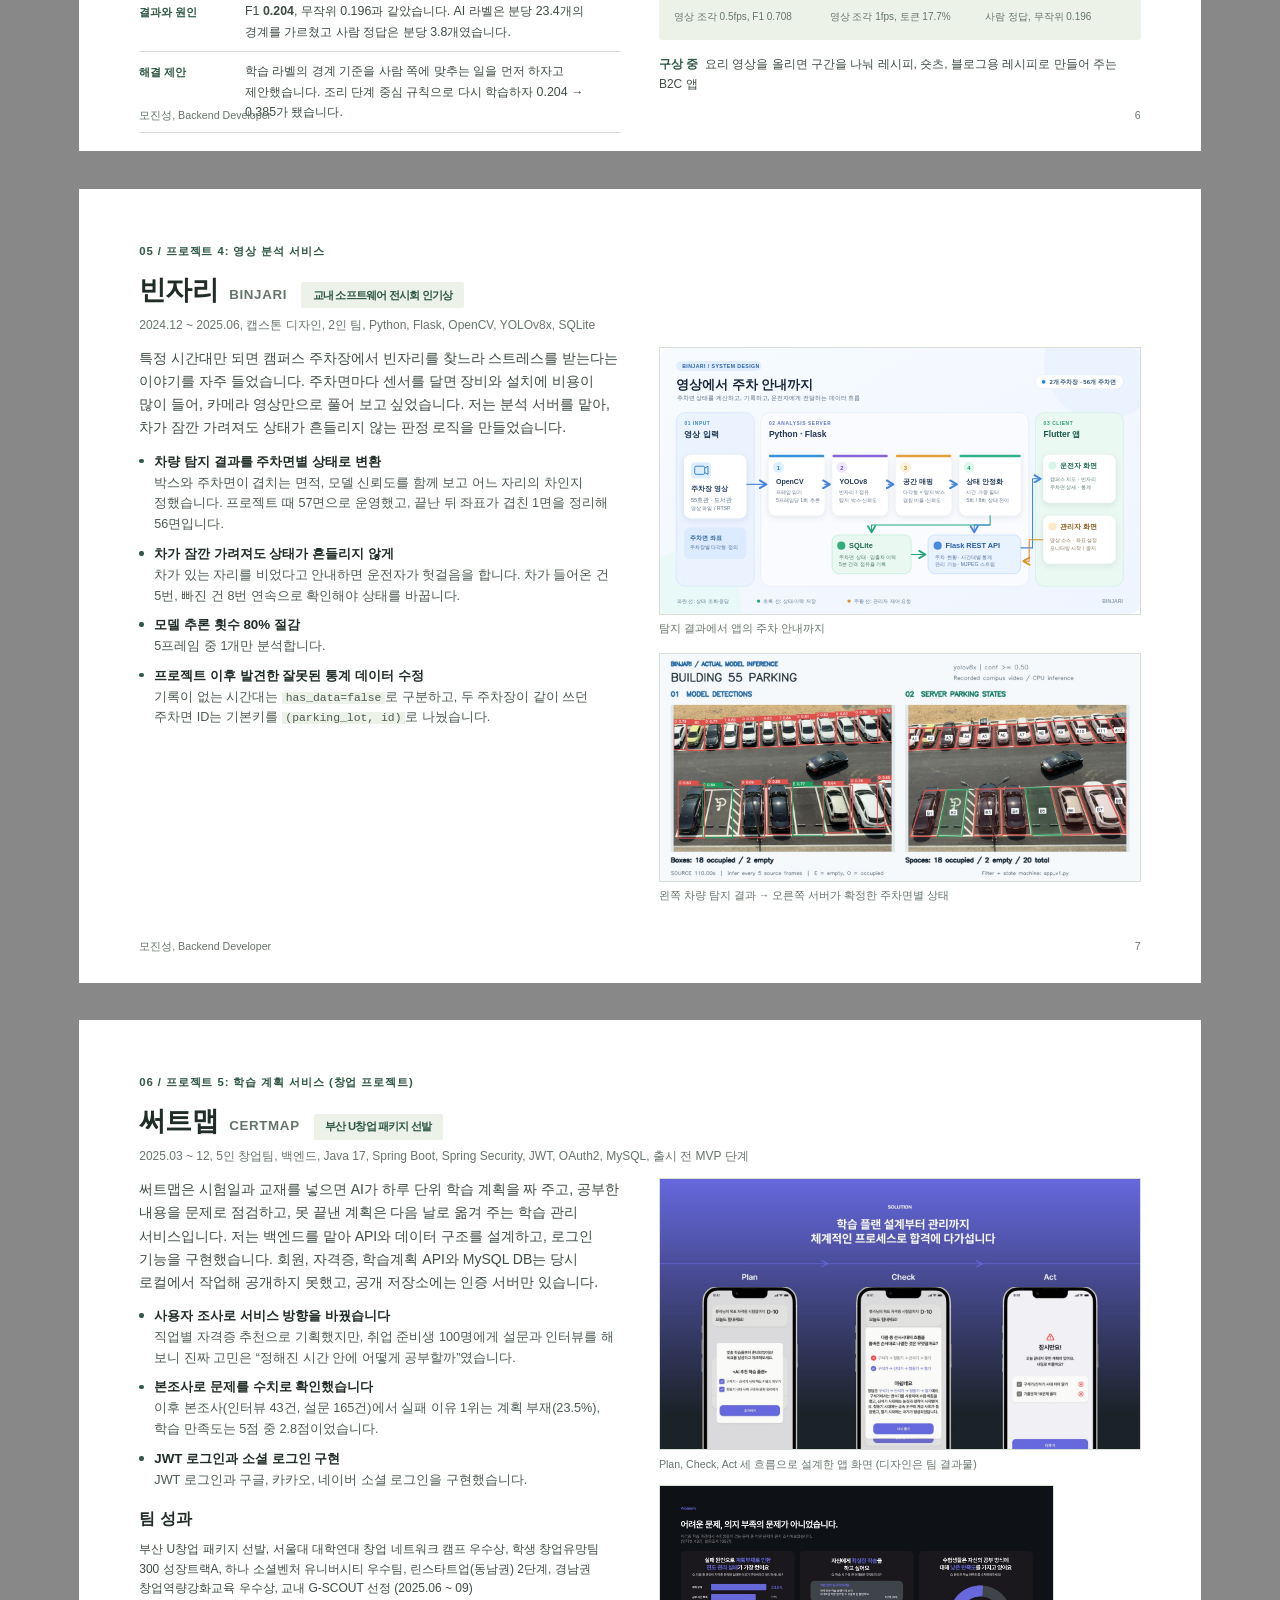
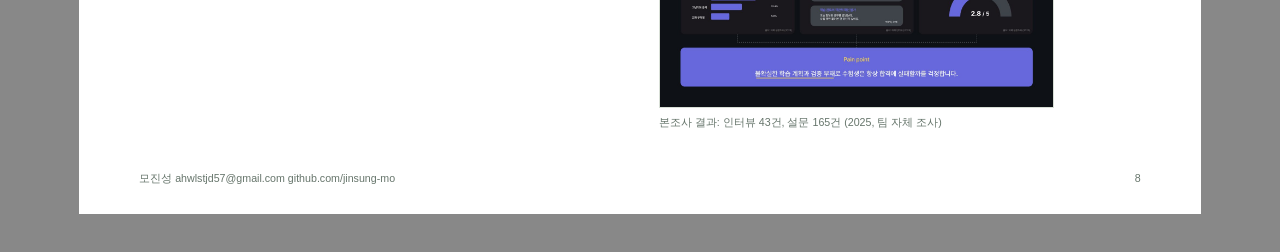
==== commit 4843308c: "docs: 써트맵 백엔드와 MySQL DB가 공개되지 않은 이유를 밝히고 사용 기술에 MySQL 추가 이력서의 "Spring Boot, MySQL로 회원·자격증·학습계획 DB와 백" ====
--- a/portfolio-print.html
+++ b/portfolio-print.html
@@ -314,10 +314,10 @@
 <section class="page">
   <p class="label">06 / 프로젝트 5: 학습 계획 서비스 (창업 프로젝트)</p>
   <h2>써트맵<small>CERTMAP</small> <span class="award">부산 U창업 패키지 선발</span></h2>
-  <p class="meta">2025.03 ~ 12, 5인 창업팀, 백엔드, Java 17, Spring Boot, Spring Security, JWT, OAuth2, 출시 전 MVP 단계</p>
+  <p class="meta">2025.03 ~ 12, 5인 창업팀, 백엔드, Java 17, Spring Boot, Spring Security, JWT, OAuth2, MySQL, 출시 전 MVP 단계</p>
   <div class="cols c2" style="margin-top:3mm">
     <div>
-      <p>써트맵은 시험일과 교재를 넣으면 AI가 하루 단위 학습 계획을 짜 주고, 공부한 내용을 문제로 점검하고, 못 끝낸 계획은 다음 날로 옮겨 주는 학습 관리 서비스입니다. 저는 백엔드를 맡아 API와 데이터 구조를 설계하고, 로그인 기능을 구현했습니다.</p>
+      <p>써트맵은 시험일과 교재를 넣으면 AI가 하루 단위 학습 계획을 짜 주고, 공부한 내용을 문제로 점검하고, 못 끝낸 계획은 다음 날로 옮겨 주는 학습 관리 서비스입니다. 저는 백엔드를 맡아 API와 데이터 구조를 설계하고, 로그인 기능을 구현했습니다. 회원, 자격증, 학습계획 API와 MySQL DB는 당시 로컬에서 작업해 공개하지 못했고, 공개 저장소에는 인증 서버만 있습니다.</p>
       <ul class="points" style="margin-top:3mm">
         <li><strong>사용자 조사로 서비스 방향을 바꿨습니다</strong><span>직업별 자격증 추천으로 기획했지만, 취업 준비생 100명에게 설문과 인터뷰를 해 보니 진짜 고민은 “정해진 시간 안에 어떻게 공부할까”였습니다.</span></li>
         <li><strong>본조사로 문제를 수치로 확인했습니다</strong><span>이후 본조사(인터뷰 43건, 설문 165건)에서 실패 이유 1위는 계획 부재(23.5%), 학습 만족도는 5점 중 2.8점이었습니다.</span></li>
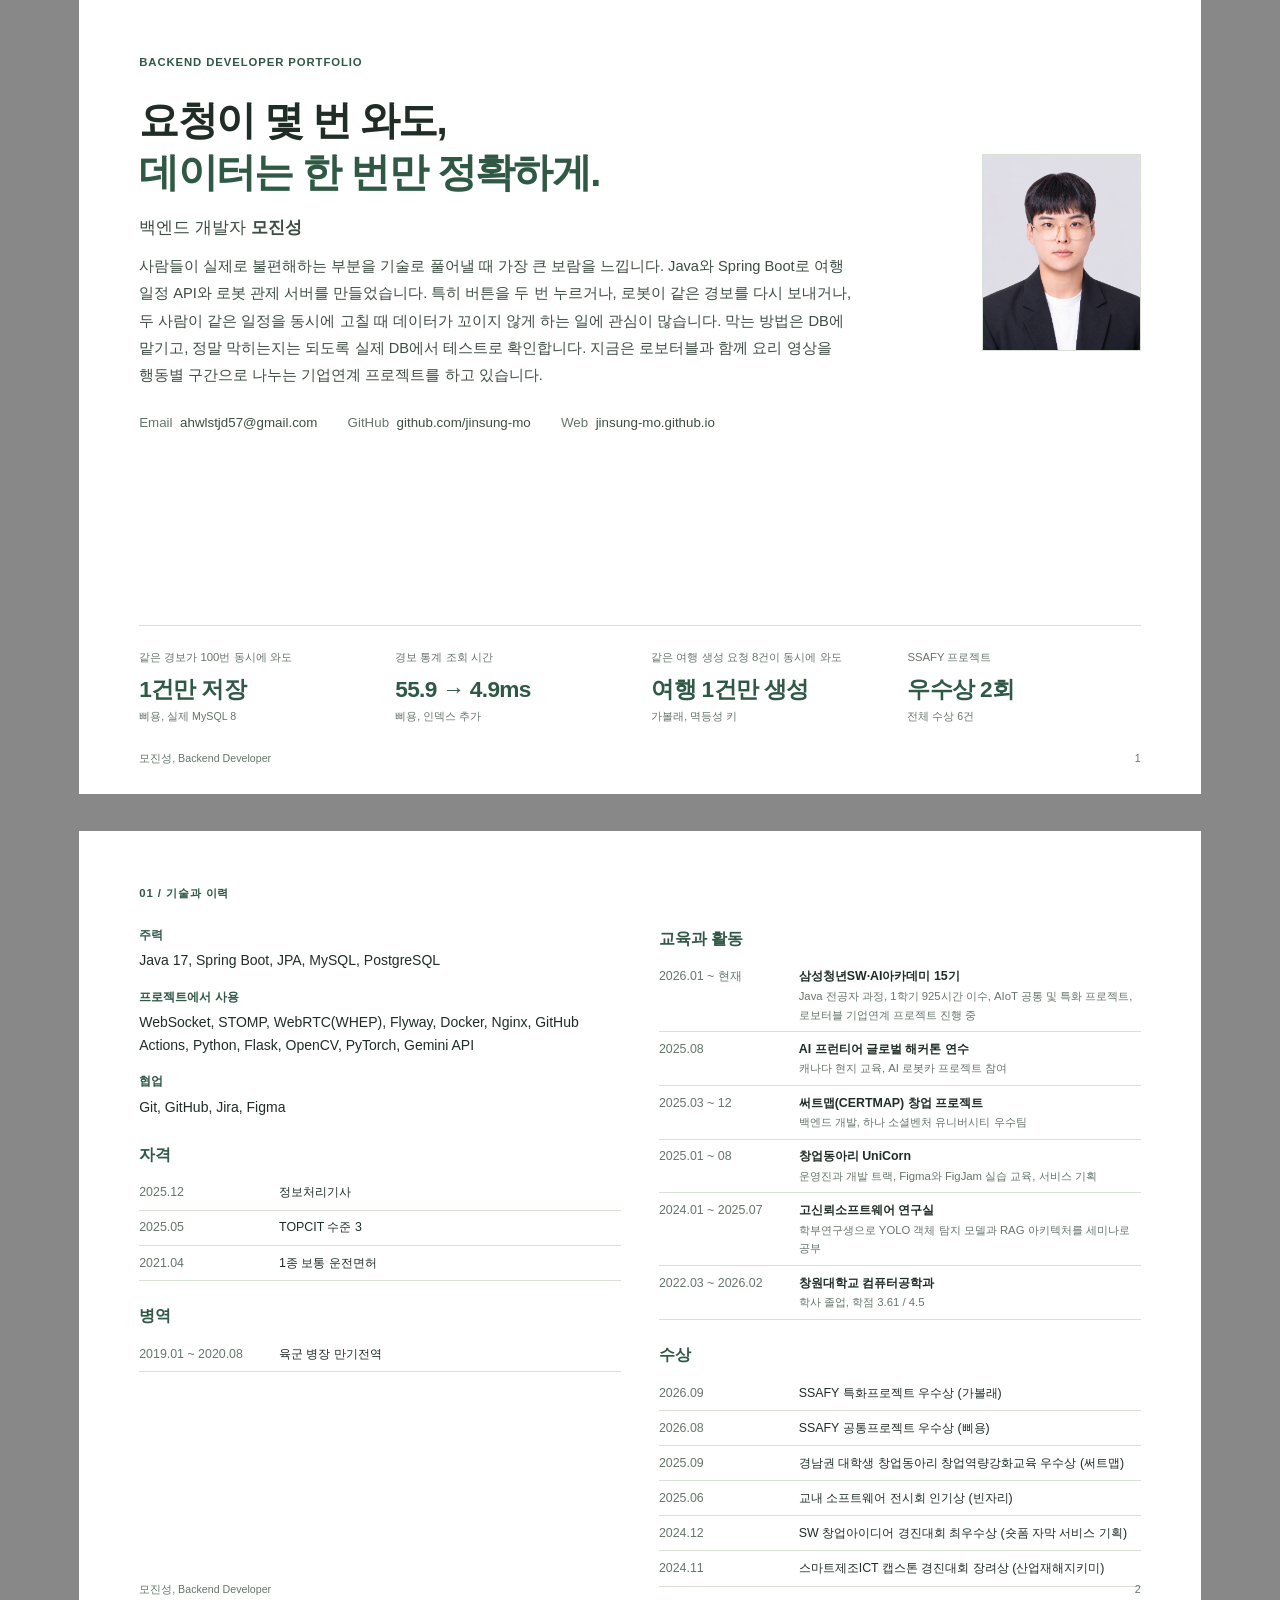
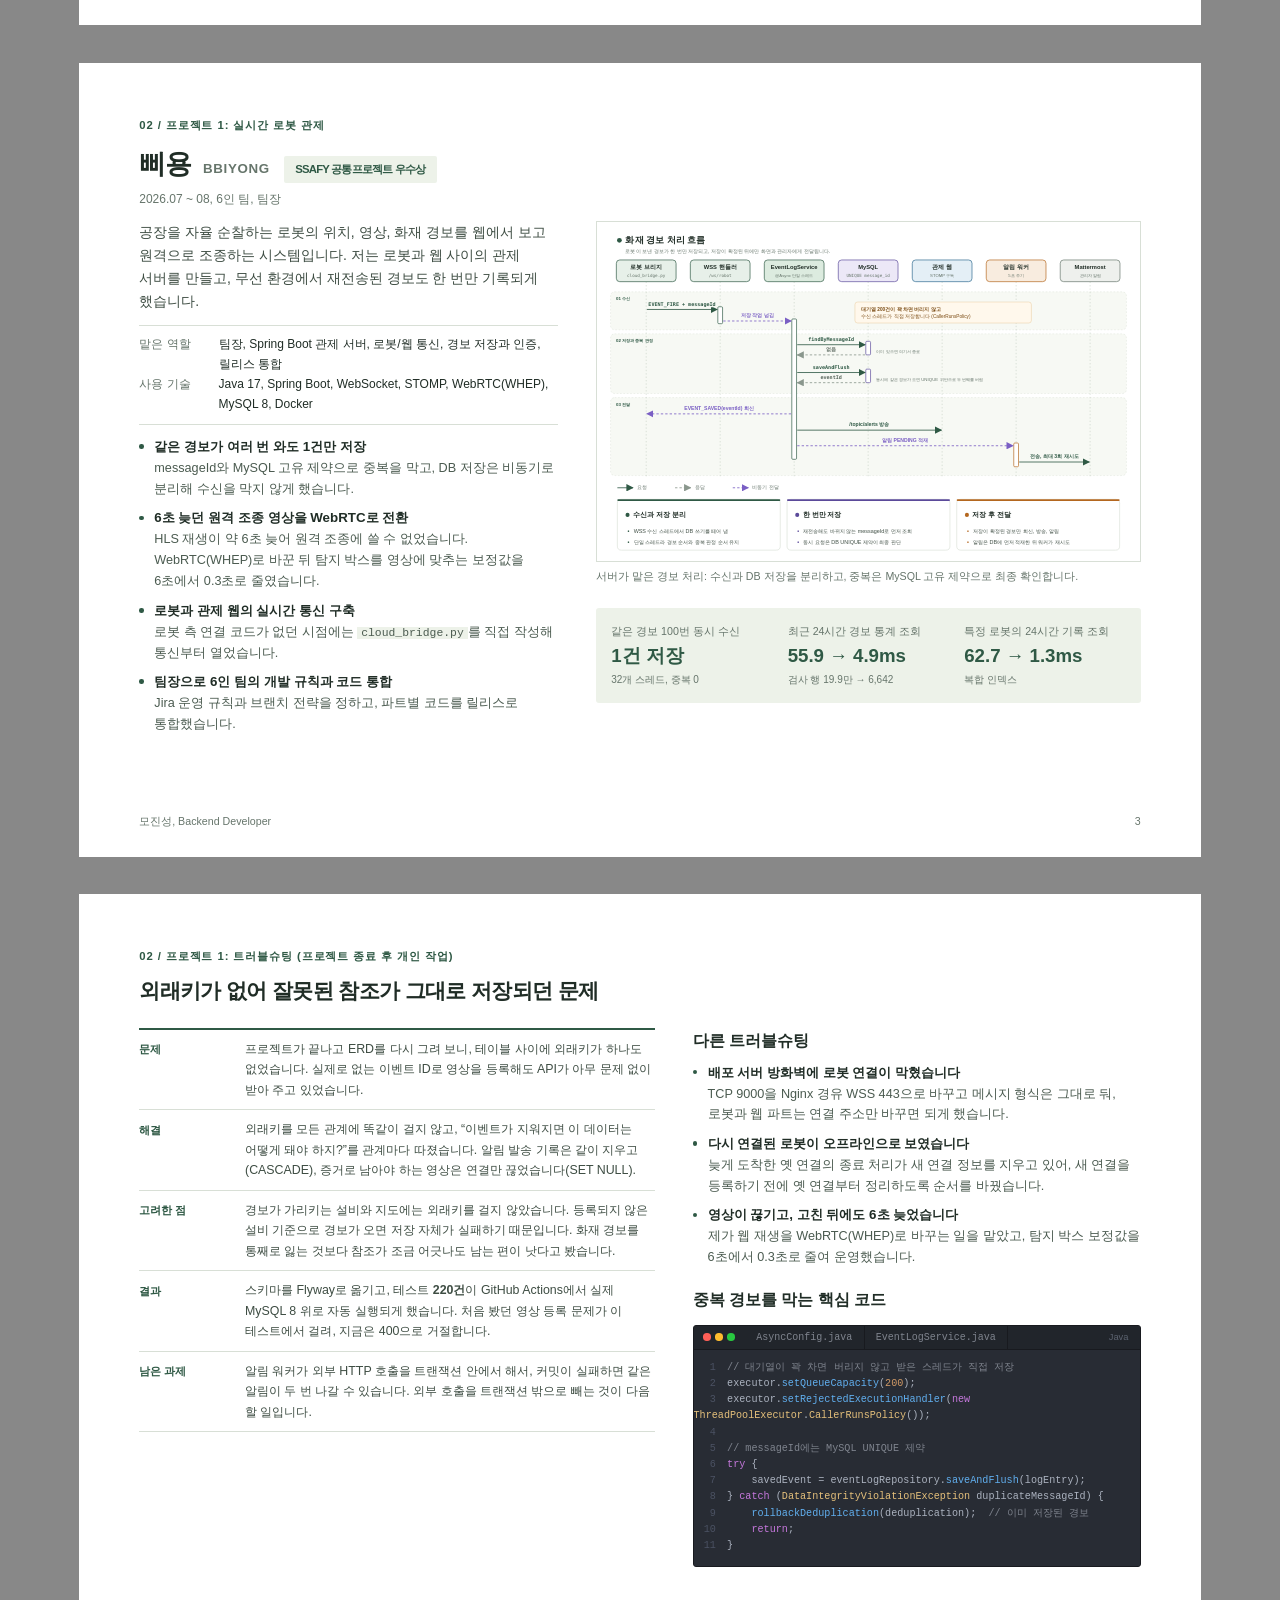
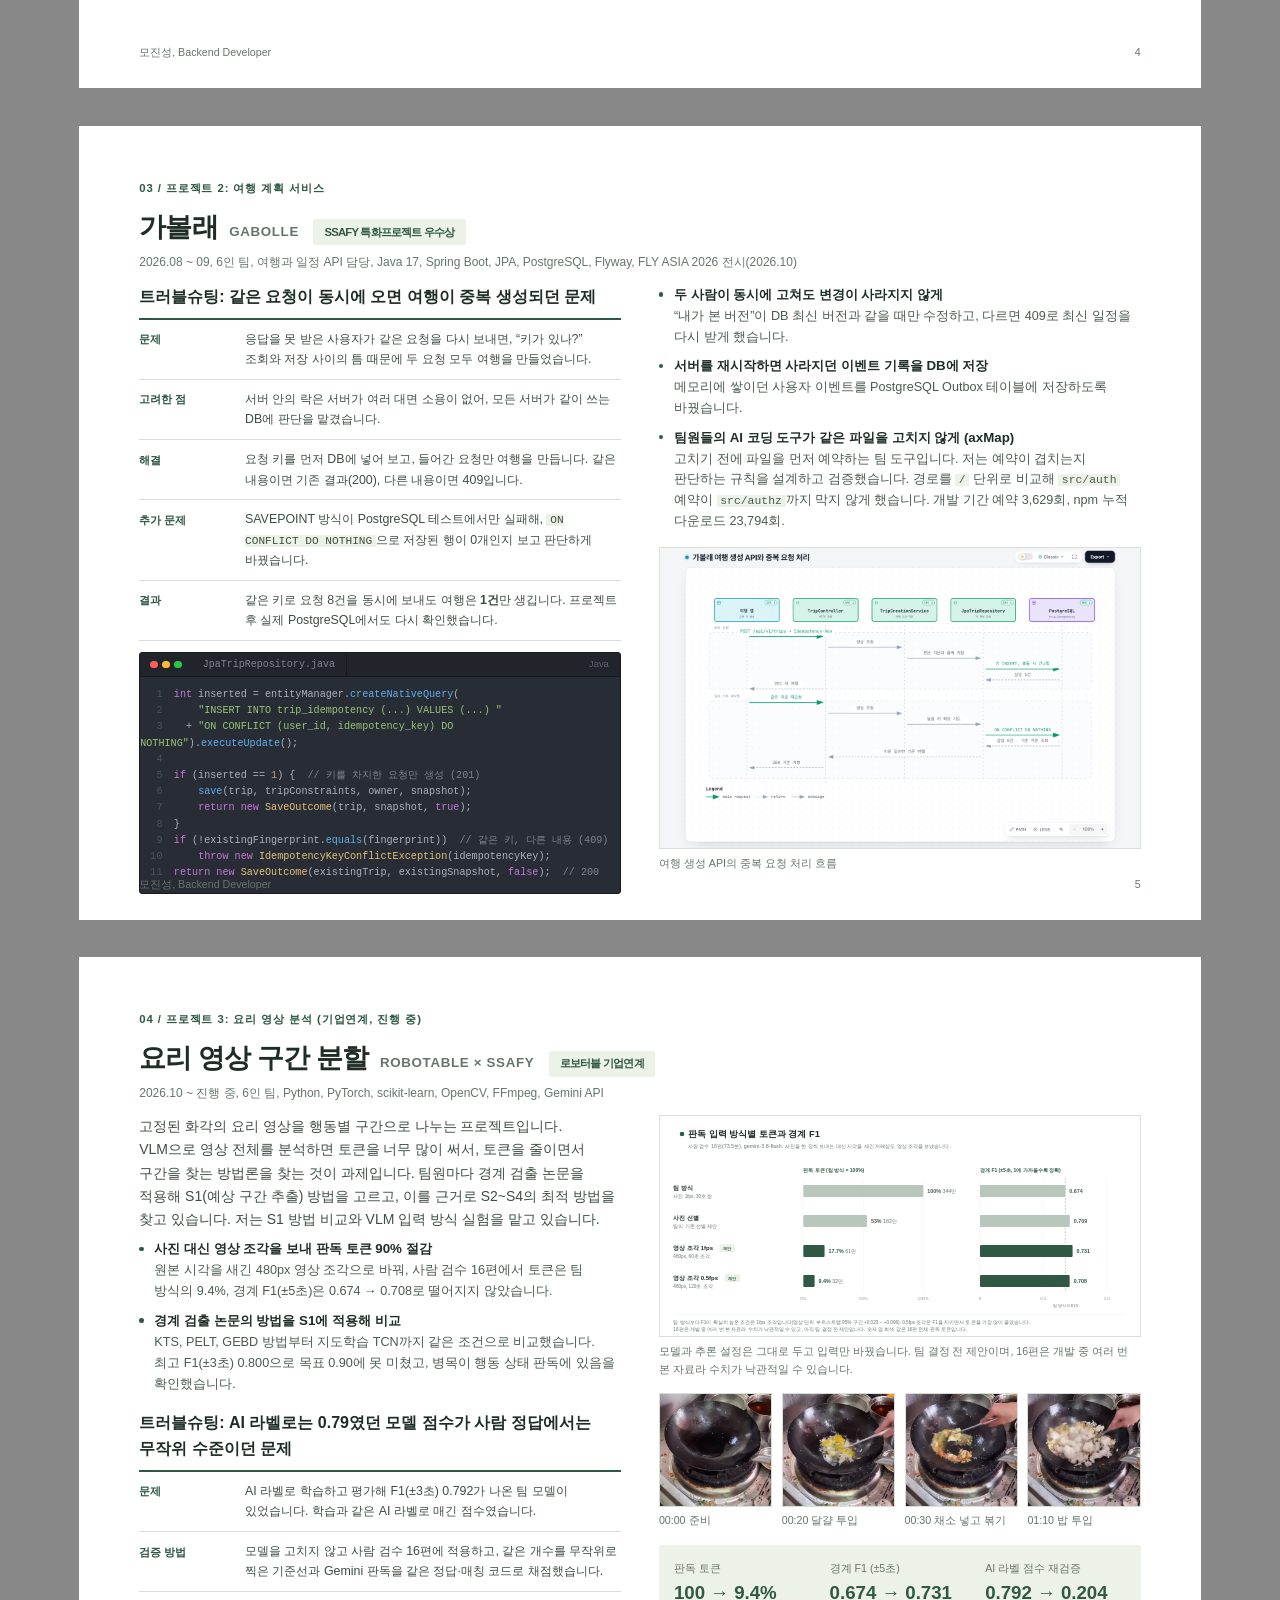
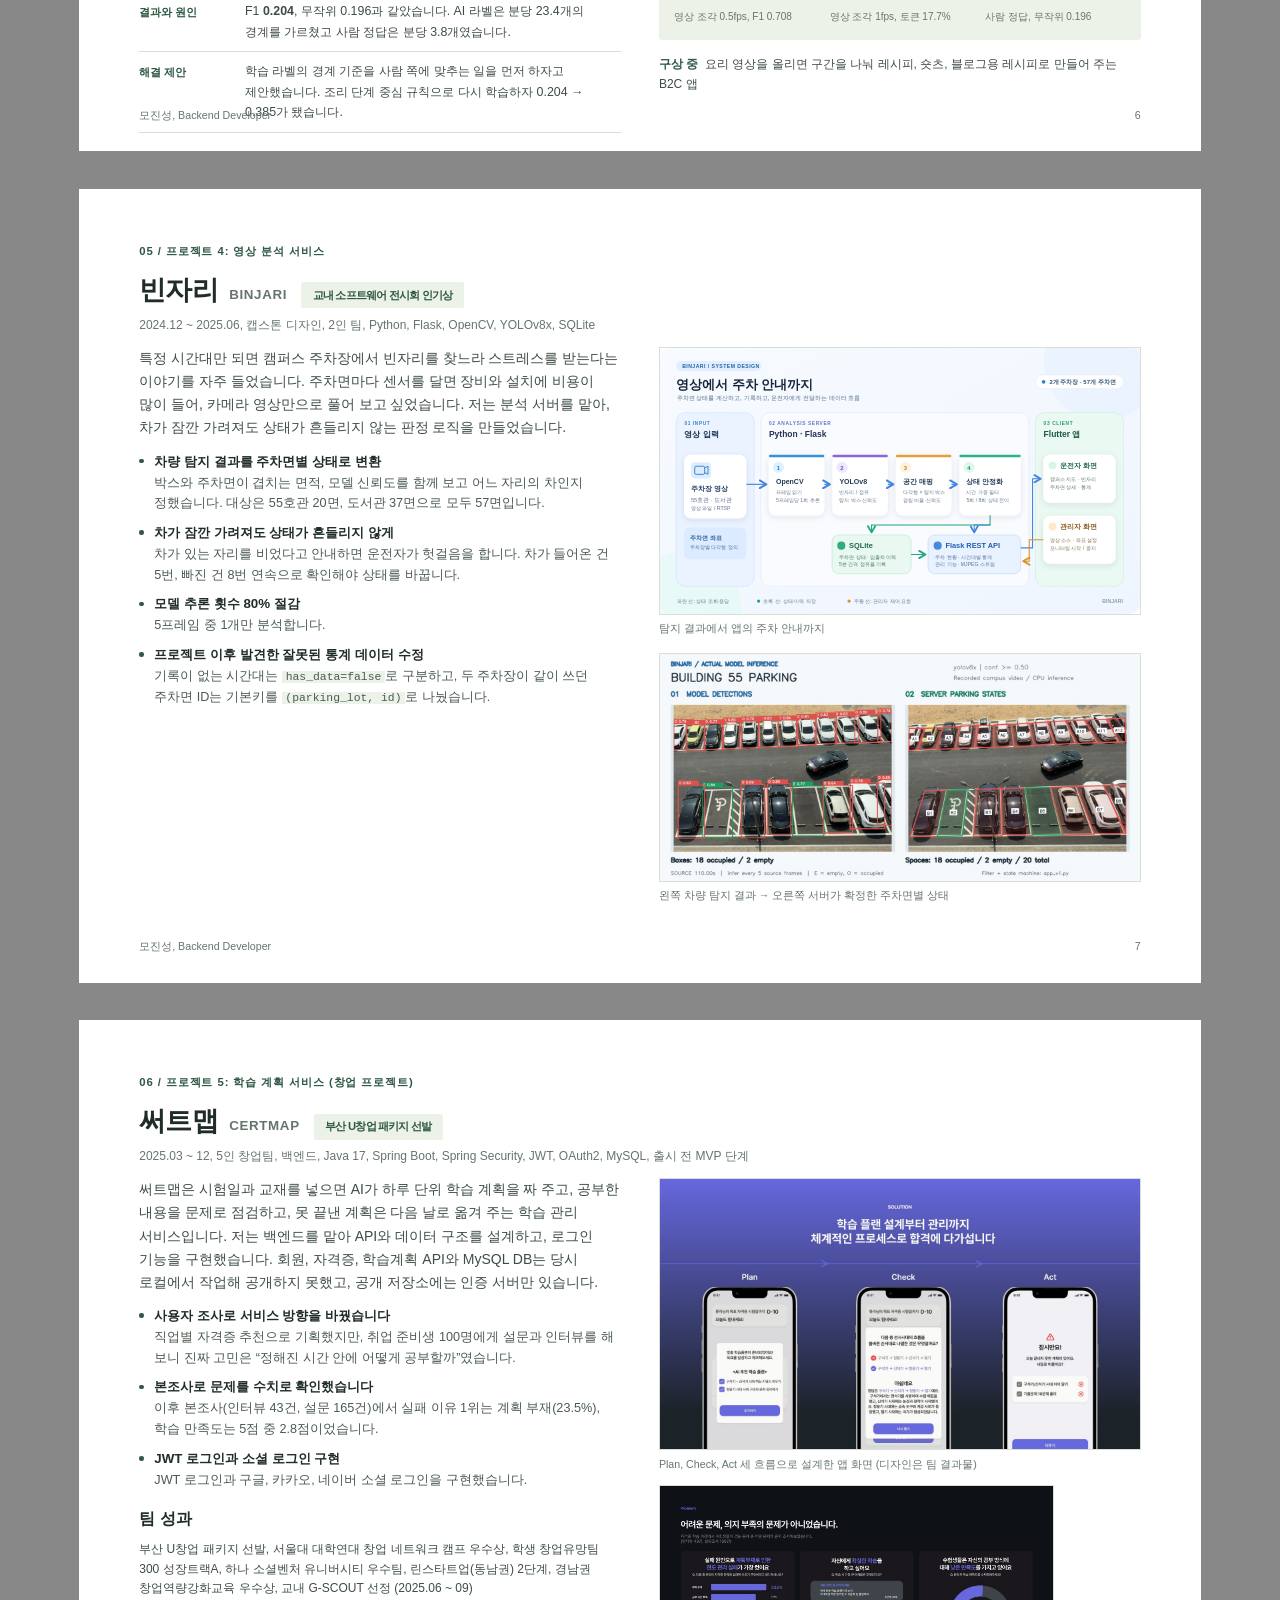
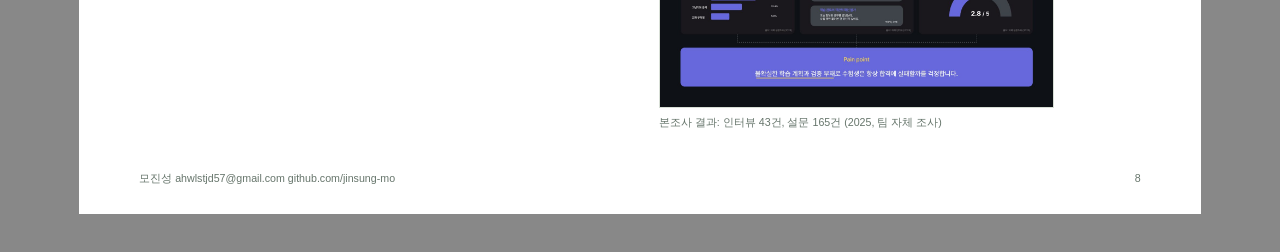
==== commit 3de77fcb: "docs: 빈자리 주차면 수를 57면으로 바로잡음 - 웹·PDF 본문을 "대상은 55호관 20면, 도서관 37면으로 모두 57면"으로 수정 - 구조도의 "56개 주차면"을 "57개" ====
--- a/portfolio-print.html
+++ b/portfolio-print.html
@@ -296,7 +296,7 @@
     <div>
       <p>특정 시간대만 되면 캠퍼스 주차장에서 빈자리를 찾느라 스트레스를 받는다는 이야기를 자주 들었습니다. 주차면마다 센서를 달면 장비와 설치에 비용이 많이 들어, 카메라 영상만으로 풀어 보고 싶었습니다. 저는 분석 서버를 맡아, 차가 잠깐 가려져도 상태가 흔들리지 않는 판정 로직을 만들었습니다.</p>
       <ul class="points" style="margin-top:3mm">
-        <li><strong>차량 탐지 결과를 주차면별 상태로 변환</strong><span>박스와 주차면이 겹치는 면적, 모델 신뢰도를 함께 보고 어느 자리의 차인지 정했습니다. 프로젝트 때 57면으로 운영했고, 끝난 뒤 좌표가 겹친 1면을 정리해 56면입니다.</span></li>
+        <li><strong>차량 탐지 결과를 주차면별 상태로 변환</strong><span>박스와 주차면이 겹치는 면적, 모델 신뢰도를 함께 보고 어느 자리의 차인지 정했습니다. 대상은 55호관 20면, 도서관 37면으로 모두 57면입니다.</span></li>
         <li><strong>차가 잠깐 가려져도 상태가 흔들리지 않게</strong><span>차가 있는 자리를 비었다고 안내하면 운전자가 헛걸음을 합니다. 차가 들어온 건 5번, 빠진 건 8번 연속으로 확인해야 상태를 바꿉니다.</span></li>
         <li><strong>모델 추론 횟수 80% 절감</strong><span>5프레임 중 1개만 분석합니다.</span></li>
         <li><strong>프로젝트 이후 발견한 잘못된 통계 데이터 수정</strong><span>기록이 없는 시간대는 <code>has_data=false</code>로 구분하고, 두 주차장이 같이 쓰던 주차면 ID는 기본키를 <code>(parking_lot, id)</code>로 나눴습니다.</span></li>
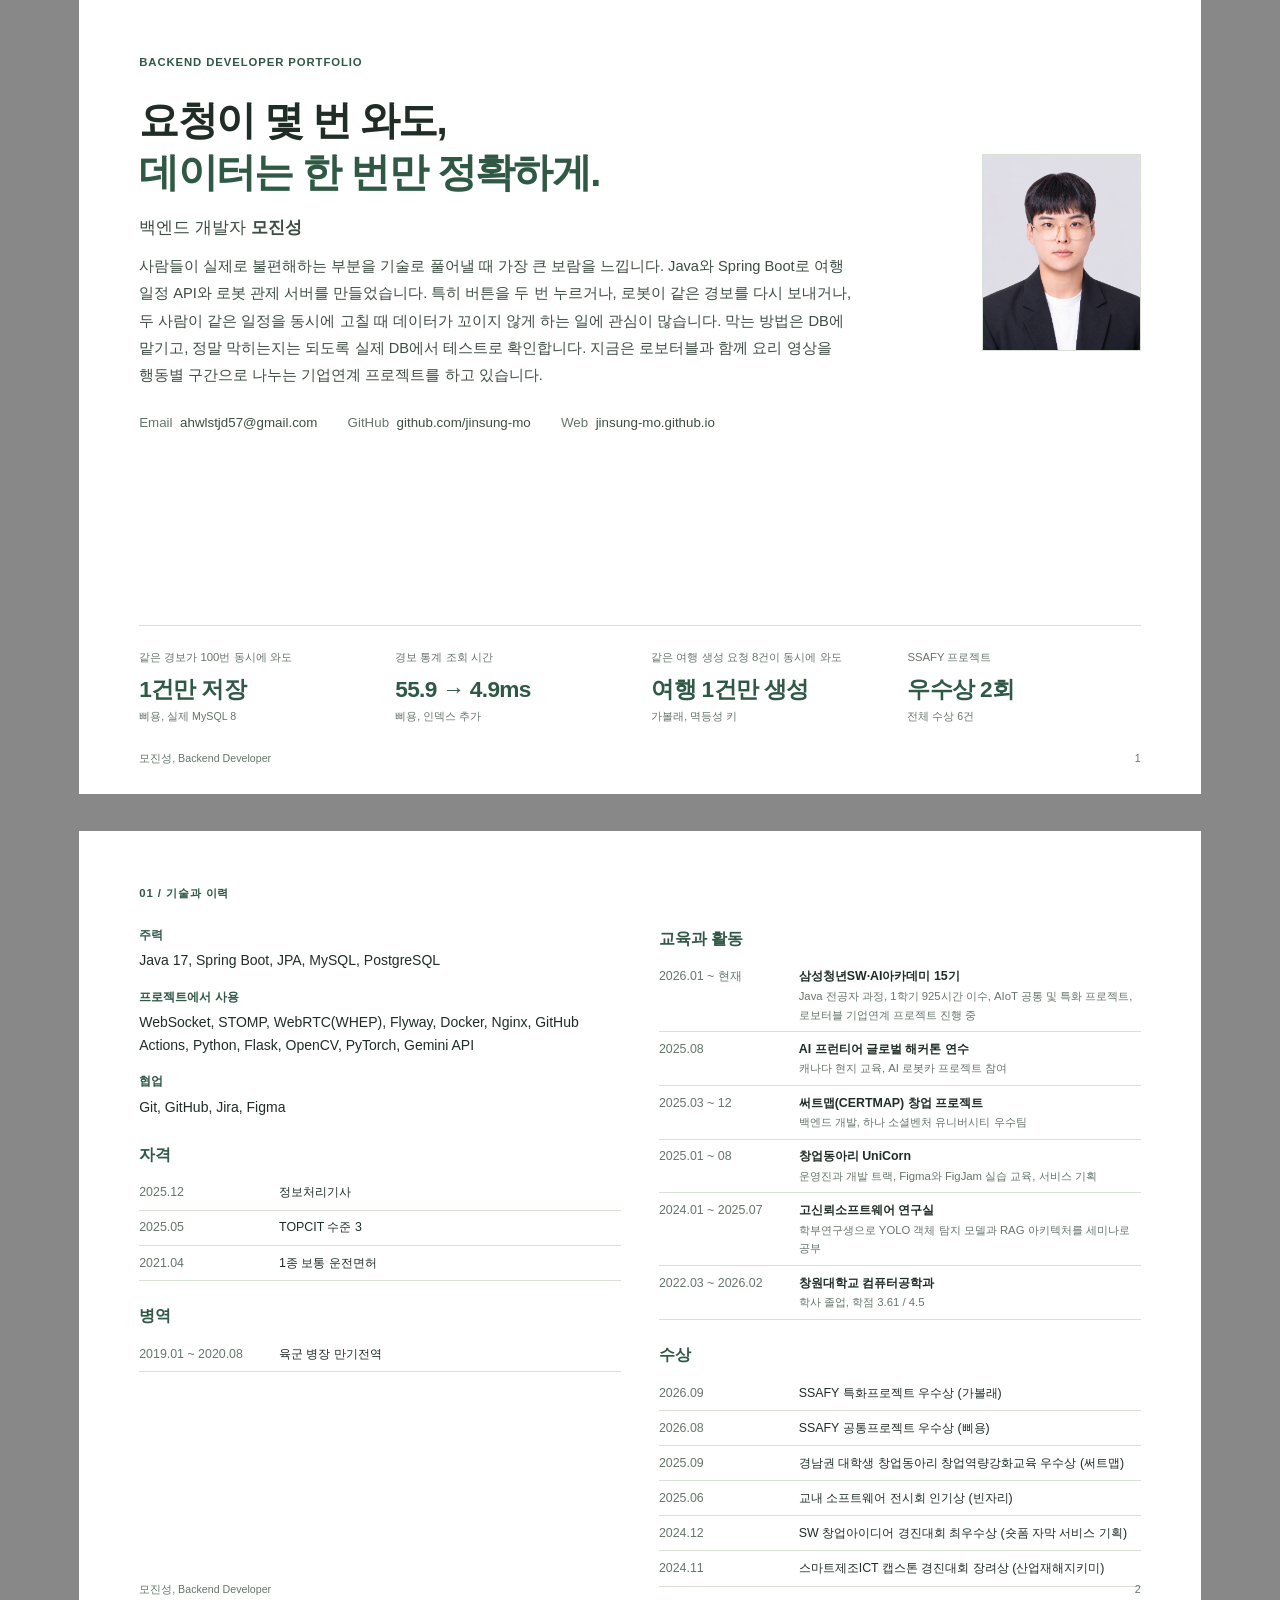
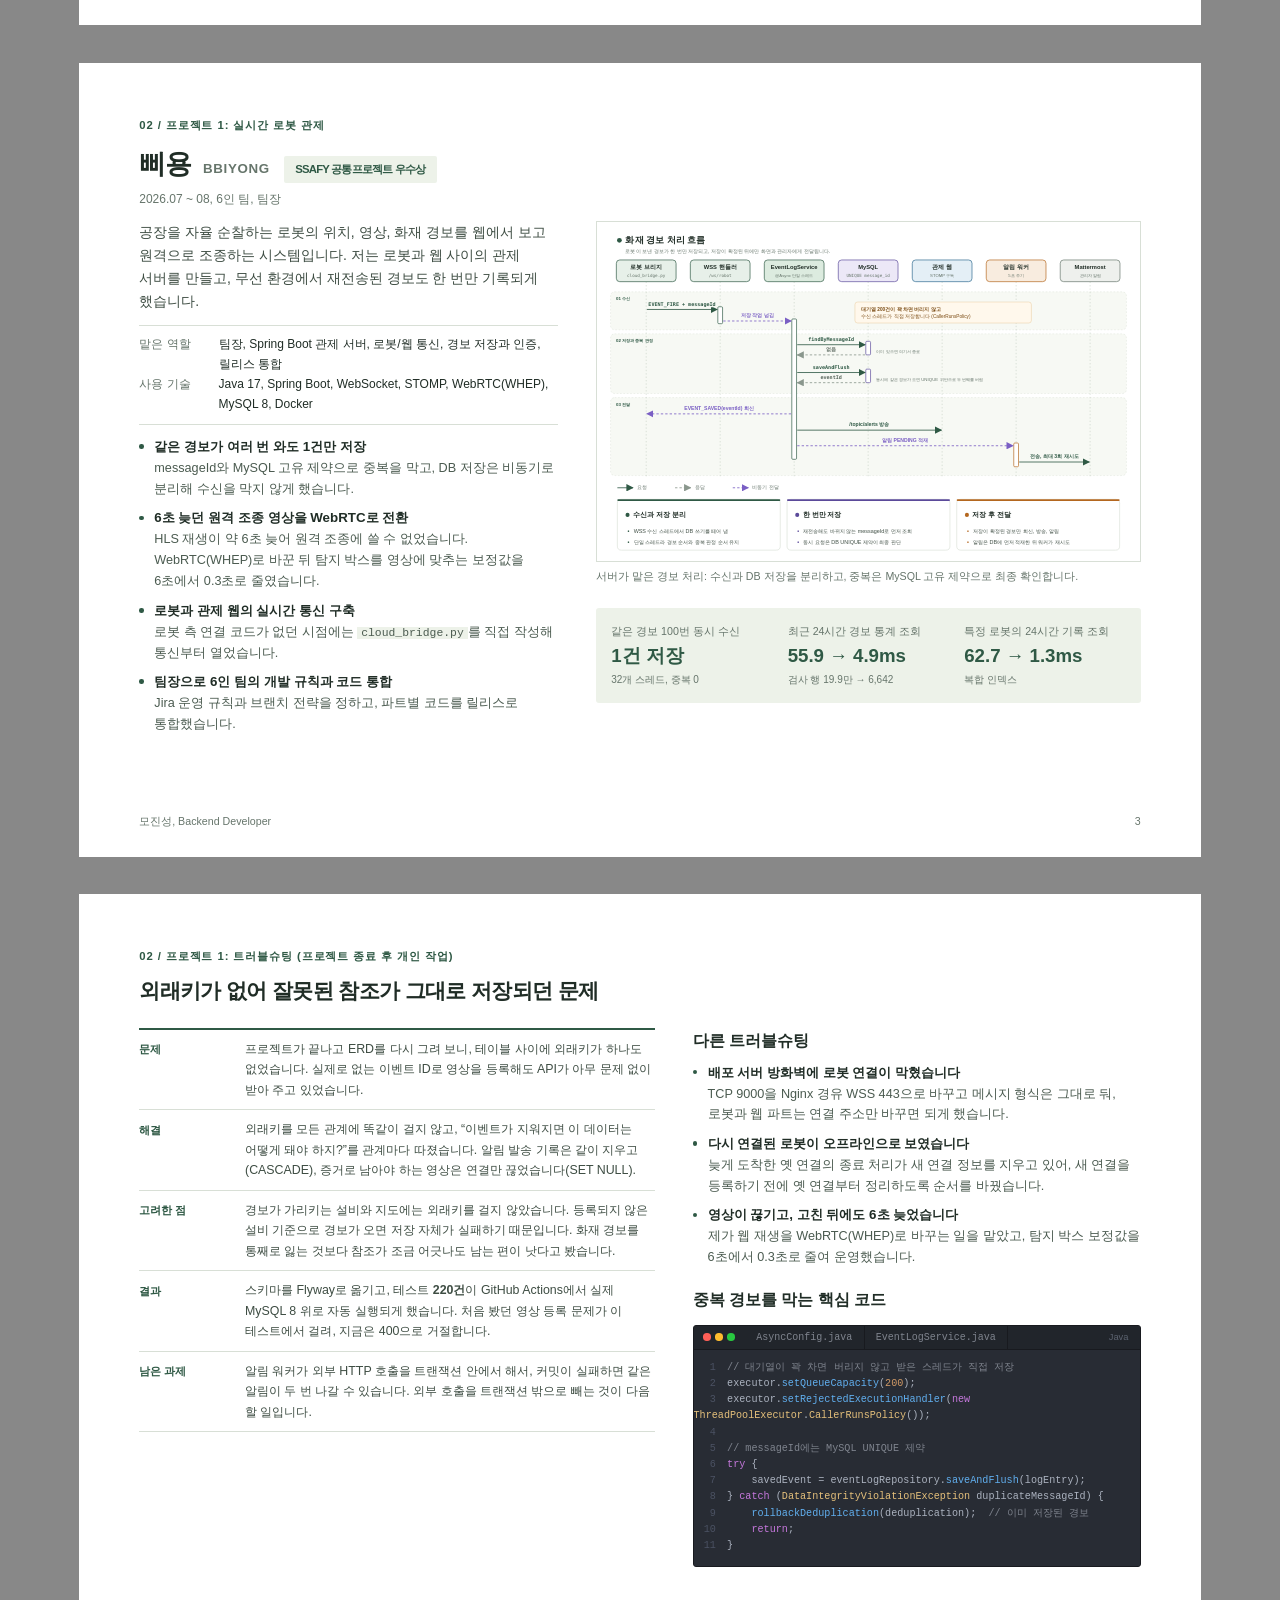
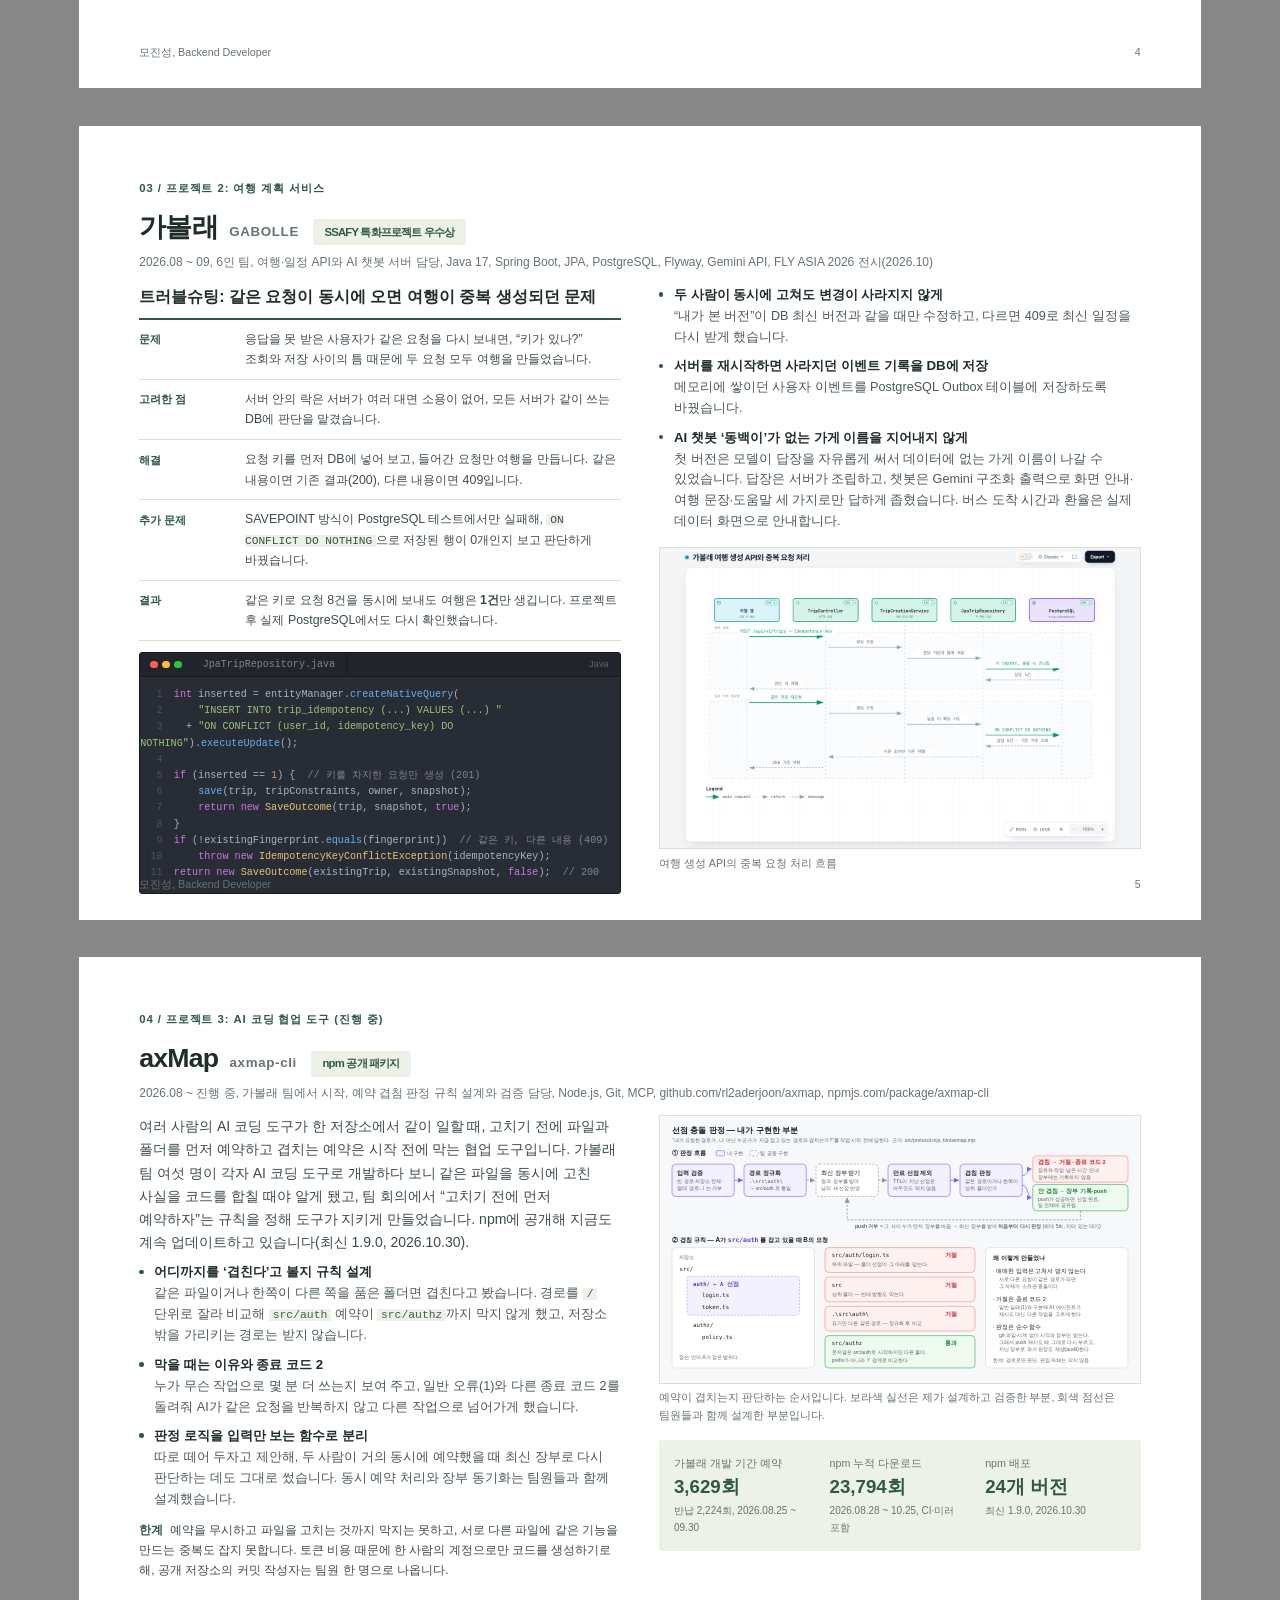
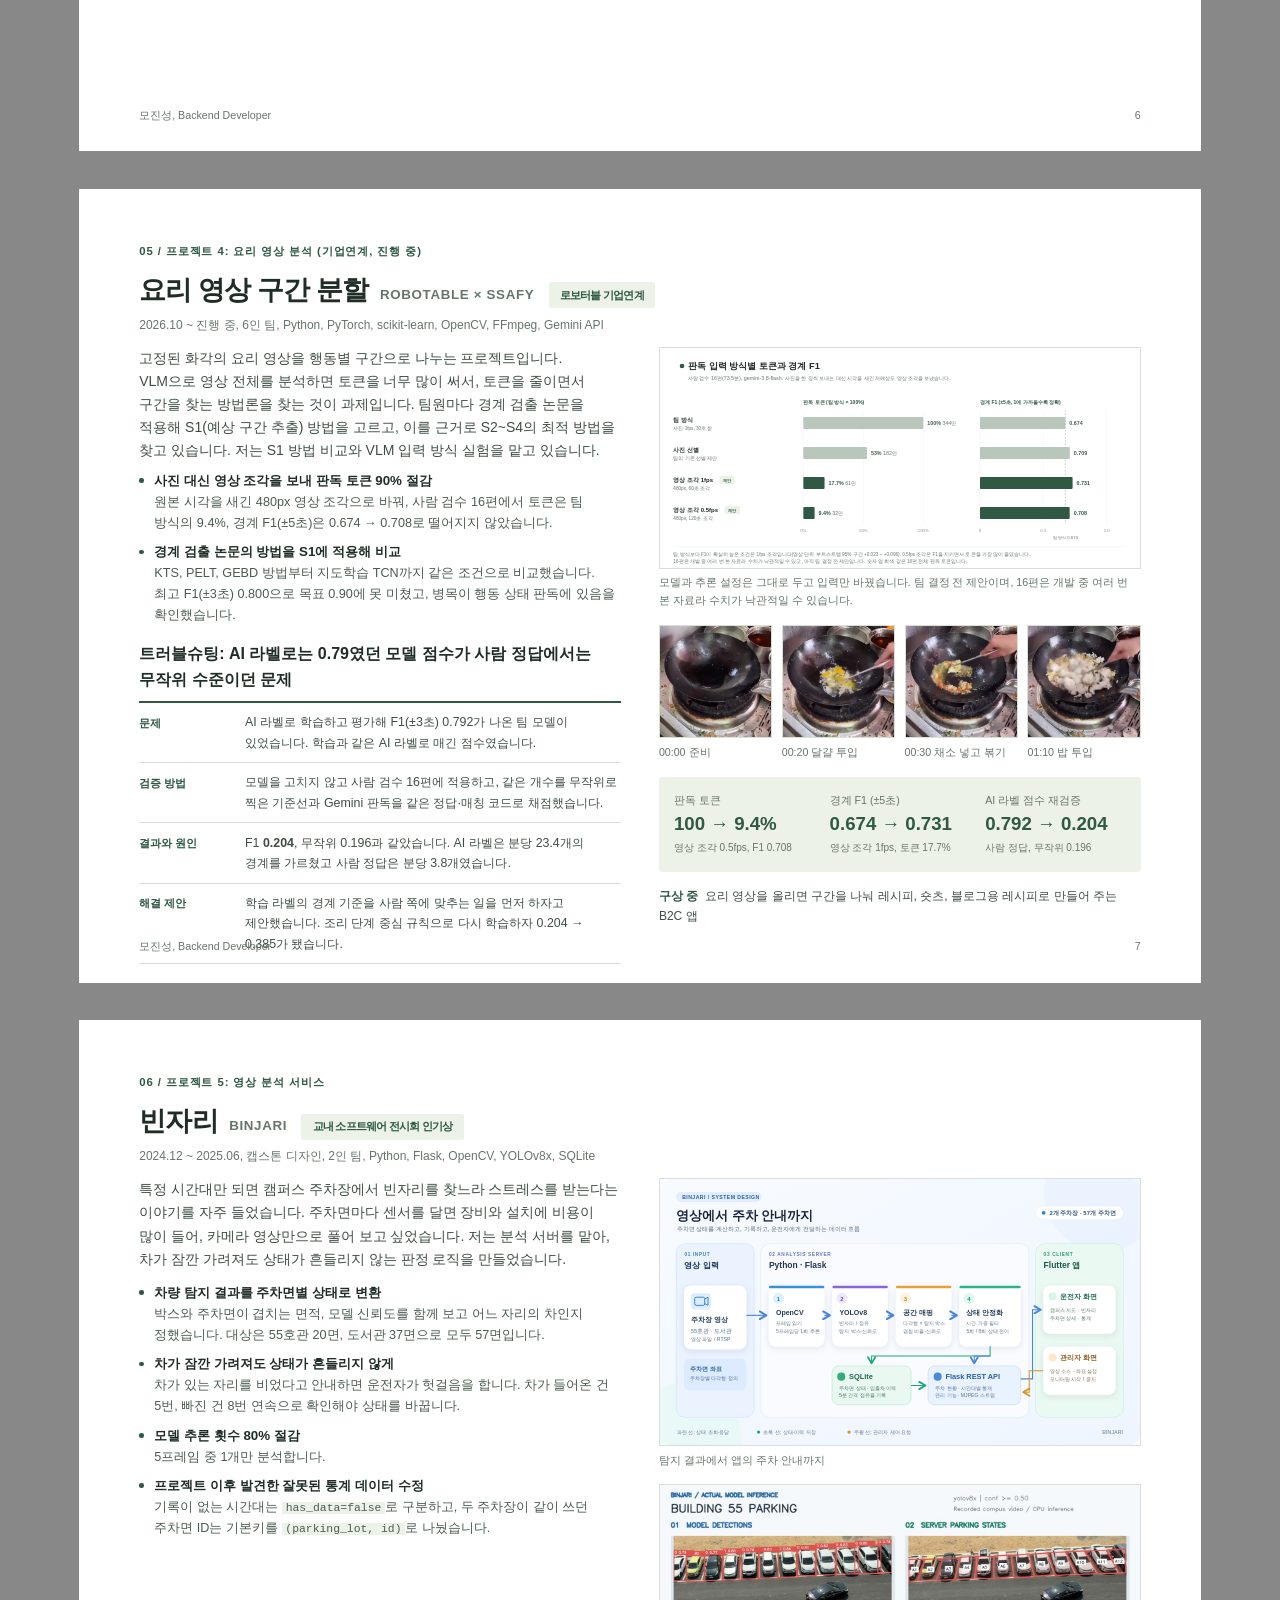
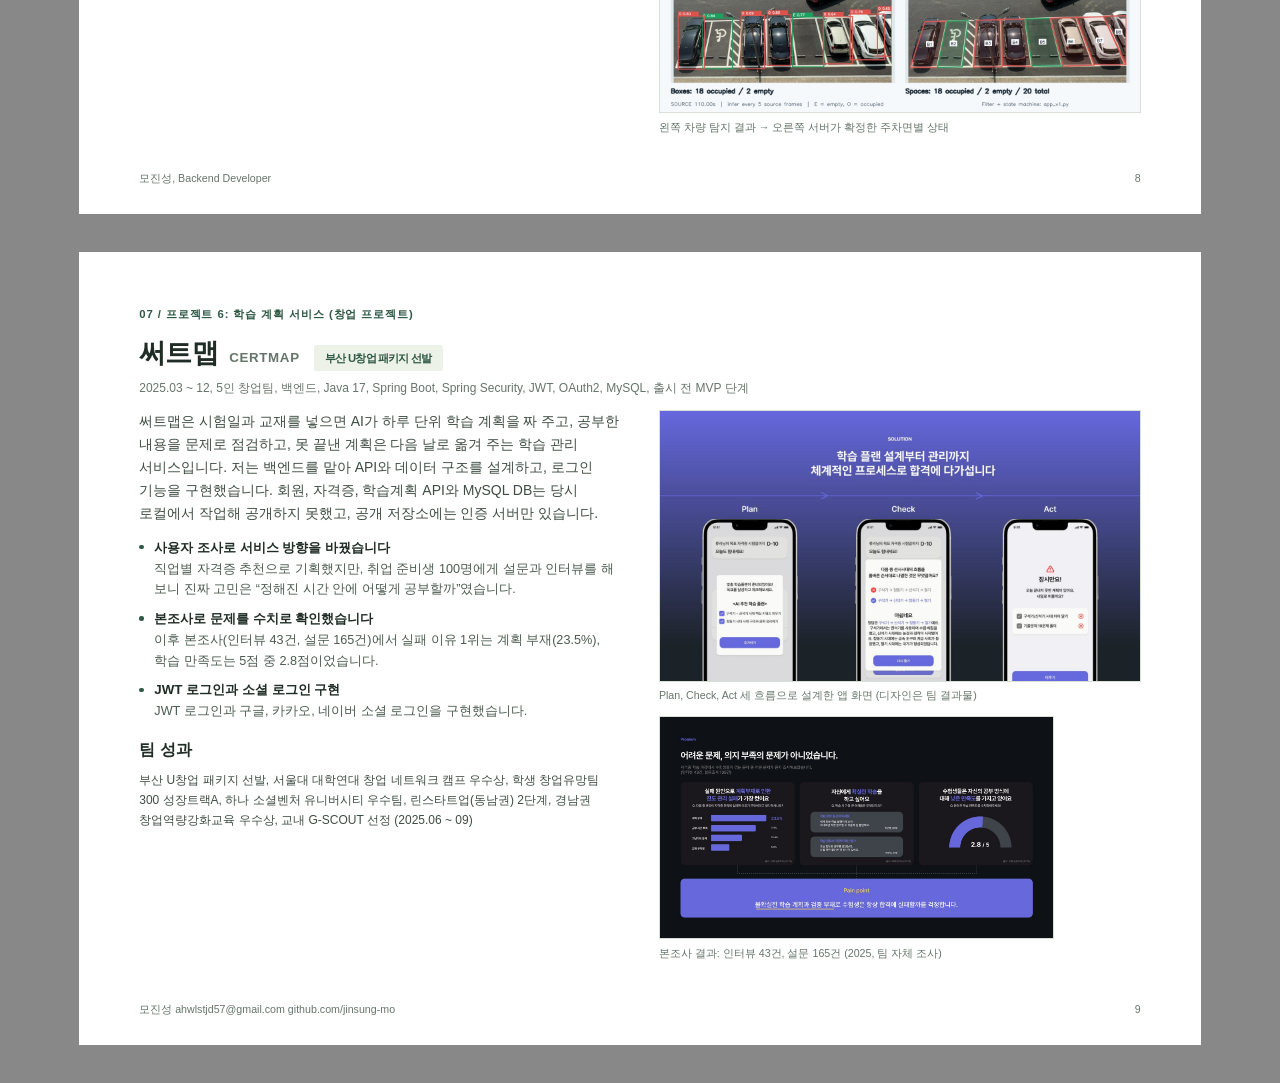
==== commit 32c86797: "feat: axMap을 별도 프로젝트로 분리하고 가볼래에 AI 챗봇 개발 내용 추가 - axMap: 03번 프로젝트(진행 중)로 분리하고 GitHub·npm 링크와 사용 기록 표시" ====
--- a/portfolio-print.html
+++ b/portfolio-print.html
@@ -213,7 +213,7 @@
 <section class="page">
   <p class="label">03 / 프로젝트 2: 여행 계획 서비스</p>
   <h2>가볼래<small>GABOLLE</small> <span class="award">SSAFY 특화프로젝트 우수상</span></h2>
-  <p class="meta">2026.08 ~ 09, 6인 팀, 여행과 일정 API 담당, Java 17, Spring Boot, JPA, PostgreSQL, Flyway, FLY ASIA 2026 전시(2026.10)</p>
+  <p class="meta">2026.08 ~ 09, 6인 팀, 여행·일정 API와 AI 챗봇 서버 담당, Java 17, Spring Boot, JPA, PostgreSQL, Flyway, Gemini API, FLY ASIA 2026 전시(2026.10)</p>
   <div class="cols c2" style="margin-top:3mm">
     <div>
       <h3>트러블슈팅: 같은 요청이 동시에 오면 여행이 중복 생성되던 문제</h3>
@@ -240,7 +240,7 @@
       <ul class="points" style="margin-top:-2mm">
         <li><strong>두 사람이 동시에 고쳐도 변경이 사라지지 않게</strong><span>“내가 본 버전”이 DB 최신 버전과 같을 때만 수정하고, 다르면 409로 최신 일정을 다시 받게 했습니다.</span></li>
         <li><strong>서버를 재시작하면 사라지던 이벤트 기록을 DB에 저장</strong><span>메모리에 쌓이던 사용자 이벤트를 PostgreSQL Outbox 테이블에 저장하도록 바꿨습니다.</span></li>
-        <li><strong>팀원들의 AI 코딩 도구가 같은 파일을 고치지 않게 (axMap)</strong><span>고치기 전에 파일을 먼저 예약하는 팀 도구입니다. 저는 예약이 겹치는지 판단하는 규칙을 설계하고 검증했습니다. 경로를 <code>/</code> 단위로 비교해 <code>src/auth</code> 예약이 <code>src/authz</code>까지 막지 않게 했습니다. 개발 기간 예약 3,629회, npm 누적 다운로드 23,794회.</span></li>
+        <li><strong>AI 챗봇 ‘동백이’가 없는 가게 이름을 지어내지 않게</strong><span>첫 버전은 모델이 답장을 자유롭게 써서 데이터에 없는 가게 이름이 나갈 수 있었습니다. 답장은 서버가 조립하고, 챗봇은 Gemini 구조화 출력으로 화면 안내·여행 문장·도움말 세 가지로만 답하게 좁혔습니다. 버스 도착 시간과 환율은 실제 데이터 화면으로 안내합니다.</span></li>
       </ul>
       <figure style="margin-top:4mm"><img src="assets/gabolle-trip-create.png" alt="여행 생성 중복 요청 처리 흐름"><figcaption>여행 생성 API의 중복 요청 처리 흐름</figcaption></figure>
     </div>
@@ -248,9 +248,36 @@
   <div class="footer"><span>모진성, Backend Developer</span><span>5</span></div>
 </section>
 
-<!-- 6. 로보터블 기업연계 -->
-<section class="page">
-  <p class="label">04 / 프로젝트 3: 요리 영상 분석 (기업연계, 진행 중)</p>
+<!-- 6. axMap -->
+<section class="page">
+  <p class="label">04 / 프로젝트 3: AI 코딩 협업 도구 (진행 중)</p>
+  <h2>axMap<small>axmap-cli</small> <span class="award">npm 공개 패키지</span></h2>
+  <p class="meta">2026.08 ~ 진행 중, 가볼래 팀에서 시작, 예약 겹침 판정 규칙 설계와 검증 담당, Node.js, Git, MCP, <a href="https://github.com/rl2aderjoon/axmap">github.com/rl2aderjoon/axmap</a>, <a href="https://www.npmjs.com/package/axmap-cli">npmjs.com/package/axmap-cli</a></p>
+  <div class="cols c2" style="margin-top:3mm">
+    <div>
+      <p>여러 사람의 AI 코딩 도구가 한 저장소에서 같이 일할 때, 고치기 전에 파일과 폴더를 먼저 예약하고 겹치는 예약은 시작 전에 막는 협업 도구입니다. 가볼래 팀 여섯 명이 각자 AI 코딩 도구로 개발하다 보니 같은 파일을 동시에 고친 사실을 코드를 합칠 때야 알게 됐고, 팀 회의에서 “고치기 전에 먼저 예약하자”는 규칙을 정해 도구가 지키게 만들었습니다. npm에 공개해 지금도 계속 업데이트하고 있습니다(최신 1.9.0, 2026.10.30).</p>
+      <ul class="points" style="margin-top:2mm">
+        <li><strong>어디까지를 ‘겹친다’고 볼지 규칙 설계</strong><span>같은 파일이거나 한쪽이 다른 쪽을 품은 폴더면 겹친다고 봤습니다. 경로를 <code>/</code> 단위로 잘라 비교해 <code>src/auth</code> 예약이 <code>src/authz</code>까지 막지 않게 했고, 저장소 밖을 가리키는 경로는 받지 않습니다.</span></li>
+        <li><strong>막을 때는 이유와 종료 코드 2</strong><span>누가 무슨 작업으로 몇 분 더 쓰는지 보여 주고, 일반 오류(1)와 다른 종료 코드 2를 돌려줘 AI가 같은 요청을 반복하지 않고 다른 작업으로 넘어가게 했습니다.</span></li>
+        <li><strong>판정 로직을 입력만 보는 함수로 분리</strong><span>따로 떼어 두자고 제안해, 두 사람이 거의 동시에 예약했을 때 최신 장부로 다시 판단하는 데도 그대로 썼습니다. 동시 예약 처리와 장부 동기화는 팀원들과 함께 설계했습니다.</span></li>
+      </ul>
+      <p style="font-size:9pt;margin-top:3mm"><strong style="color:var(--accent)">한계</strong>&nbsp; 예약을 무시하고 파일을 고치는 것까지 막지는 못하고, 서로 다른 파일에 같은 기능을 만드는 중복도 잡지 못합니다. 토큰 비용 때문에 한 사람의 계정으로만 코드를 생성하기로 해, 공개 저장소의 커밋 작성자는 팀원 한 명으로 나옵니다.</p>
+    </div>
+    <div>
+      <figure><img src="assets/axmap-overlap-rules.svg" alt="예약이 겹치는지 판단하는 순서와 src/auth 예시"><figcaption>예약이 겹치는지 판단하는 순서입니다. 보라색 실선은 제가 설계하고 검증한 부분, 회색 점선은 팀원들과 함께 설계한 부분입니다.</figcaption></figure>
+      <dl class="results">
+        <div><dt>가볼래 개발 기간 예약</dt><dd>3,629회<small>반납 2,224회, 2026.08.25 ~ 09.30</small></dd></div>
+        <div><dt>npm 누적 다운로드</dt><dd>23,794회<small>2026.08.28 ~ 10.25, CI·미러 포함</small></dd></div>
+        <div><dt>npm 배포</dt><dd>24개 버전<small>최신 1.9.0, 2026.10.30</small></dd></div>
+      </dl>
+    </div>
+  </div>
+  <div class="footer"><span>모진성, Backend Developer</span><span>6</span></div>
+</section>
+
+<!-- 7. 로보터블 기업연계 -->
+<section class="page">
+  <p class="label">05 / 프로젝트 4: 요리 영상 분석 (기업연계, 진행 중)</p>
   <h2>요리 영상 구간 분할<small>ROBOTABLE × SSAFY</small> <span class="award">로보터블 기업연계</span></h2>
   <p class="meta">2026.10 ~ 진행 중, 6인 팀, Python, PyTorch, scikit-learn, OpenCV, FFmpeg, Gemini API</p>
   <div class="cols c2" style="margin-top:3mm">
@@ -284,12 +311,12 @@
       <p style="font-size:9pt;margin-top:4mm"><strong style="color:var(--accent)">구상 중</strong>&nbsp; 요리 영상을 올리면 구간을 나눠 레시피, 숏츠, 블로그용 레시피로 만들어 주는 B2C 앱</p>
     </div>
   </div>
-  <div class="footer"><span>모진성, Backend Developer</span><span>6</span></div>
-</section>
-
-<!-- 7. 빈자리 -->
-<section class="page">
-  <p class="label">05 / 프로젝트 4: 영상 분석 서비스</p>
+  <div class="footer"><span>모진성, Backend Developer</span><span>7</span></div>
+</section>
+
+<!-- 8. 빈자리 -->
+<section class="page">
+  <p class="label">06 / 프로젝트 5: 영상 분석 서비스</p>
   <h2>빈자리<small>BINJARI</small> <span class="award">교내 소프트웨어 전시회 인기상</span></h2>
   <p class="meta">2024.12 ~ 2025.06, 캡스톤 디자인, 2인 팀, Python, Flask, OpenCV, YOLOv8x, SQLite</p>
   <div class="cols c2" style="margin-top:3mm">
@@ -307,12 +334,12 @@
       <figure style="margin-top:4mm"><img src="assets/binjari-inference.jpg" alt="차량 탐지와 주차면 상태"><figcaption>왼쪽 차량 탐지 결과 → 오른쪽 서버가 확정한 주차면별 상태</figcaption></figure>
     </div>
   </div>
-  <div class="footer"><span>모진성, Backend Developer</span><span>7</span></div>
-</section>
-
-<!-- 8. 써트맵 -->
-<section class="page">
-  <p class="label">06 / 프로젝트 5: 학습 계획 서비스 (창업 프로젝트)</p>
+  <div class="footer"><span>모진성, Backend Developer</span><span>8</span></div>
+</section>
+
+<!-- 9. 써트맵 -->
+<section class="page">
+  <p class="label">07 / 프로젝트 6: 학습 계획 서비스 (창업 프로젝트)</p>
   <h2>써트맵<small>CERTMAP</small> <span class="award">부산 U창업 패키지 선발</span></h2>
   <p class="meta">2025.03 ~ 12, 5인 창업팀, 백엔드, Java 17, Spring Boot, Spring Security, JWT, OAuth2, MySQL, 출시 전 MVP 단계</p>
   <div class="cols c2" style="margin-top:3mm">
@@ -331,7 +358,7 @@
       <figure style="margin-top:3mm;width:82%"><img src="assets/certmap-research.jpg" alt="써트맵 사용자 조사 결과"><figcaption>본조사 결과: 인터뷰 43건, 설문 165건 (2025, 팀 자체 조사)</figcaption></figure>
     </div>
   </div>
-  <div class="footer"><span>모진성  ahwlstjd57@gmail.com  github.com/jinsung-mo</span><span>8</span></div>
+  <div class="footer"><span>모진성  ahwlstjd57@gmail.com  github.com/jinsung-mo</span><span>9</span></div>
 </section>
 
 </body>
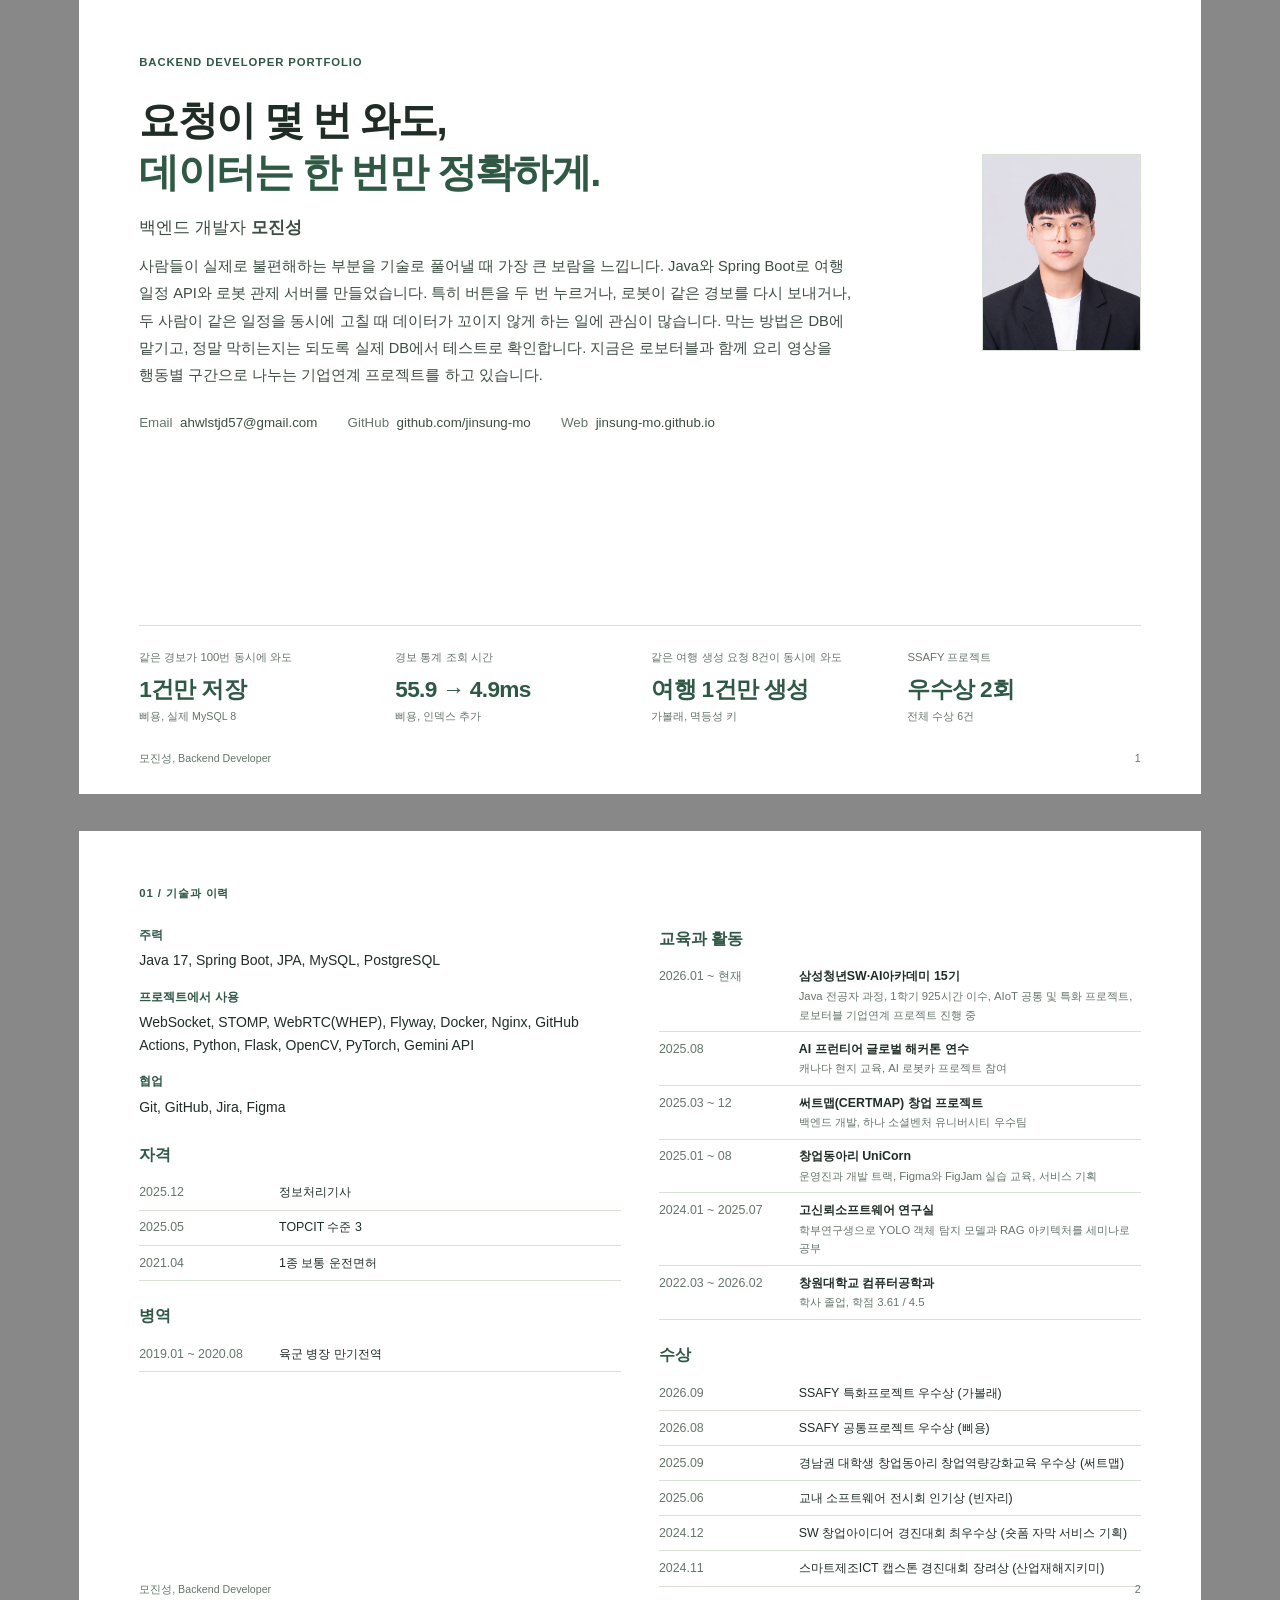
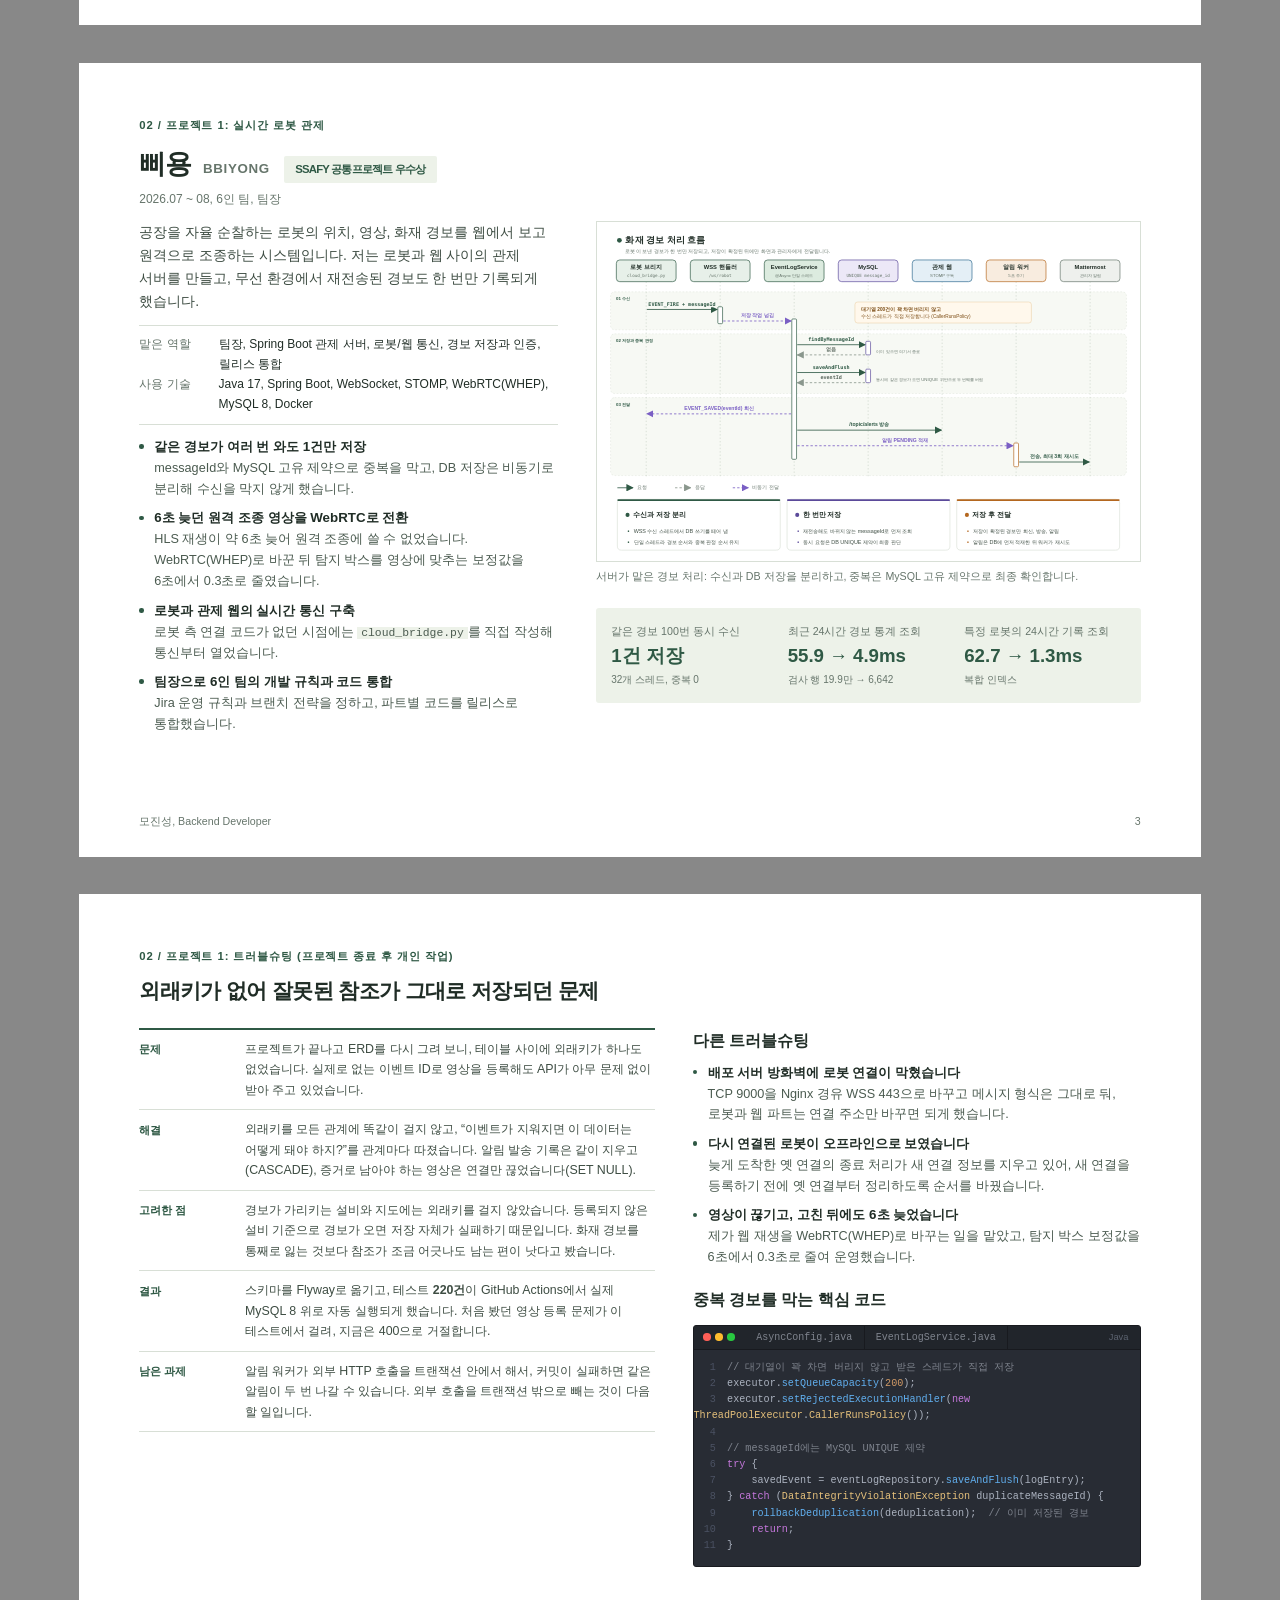
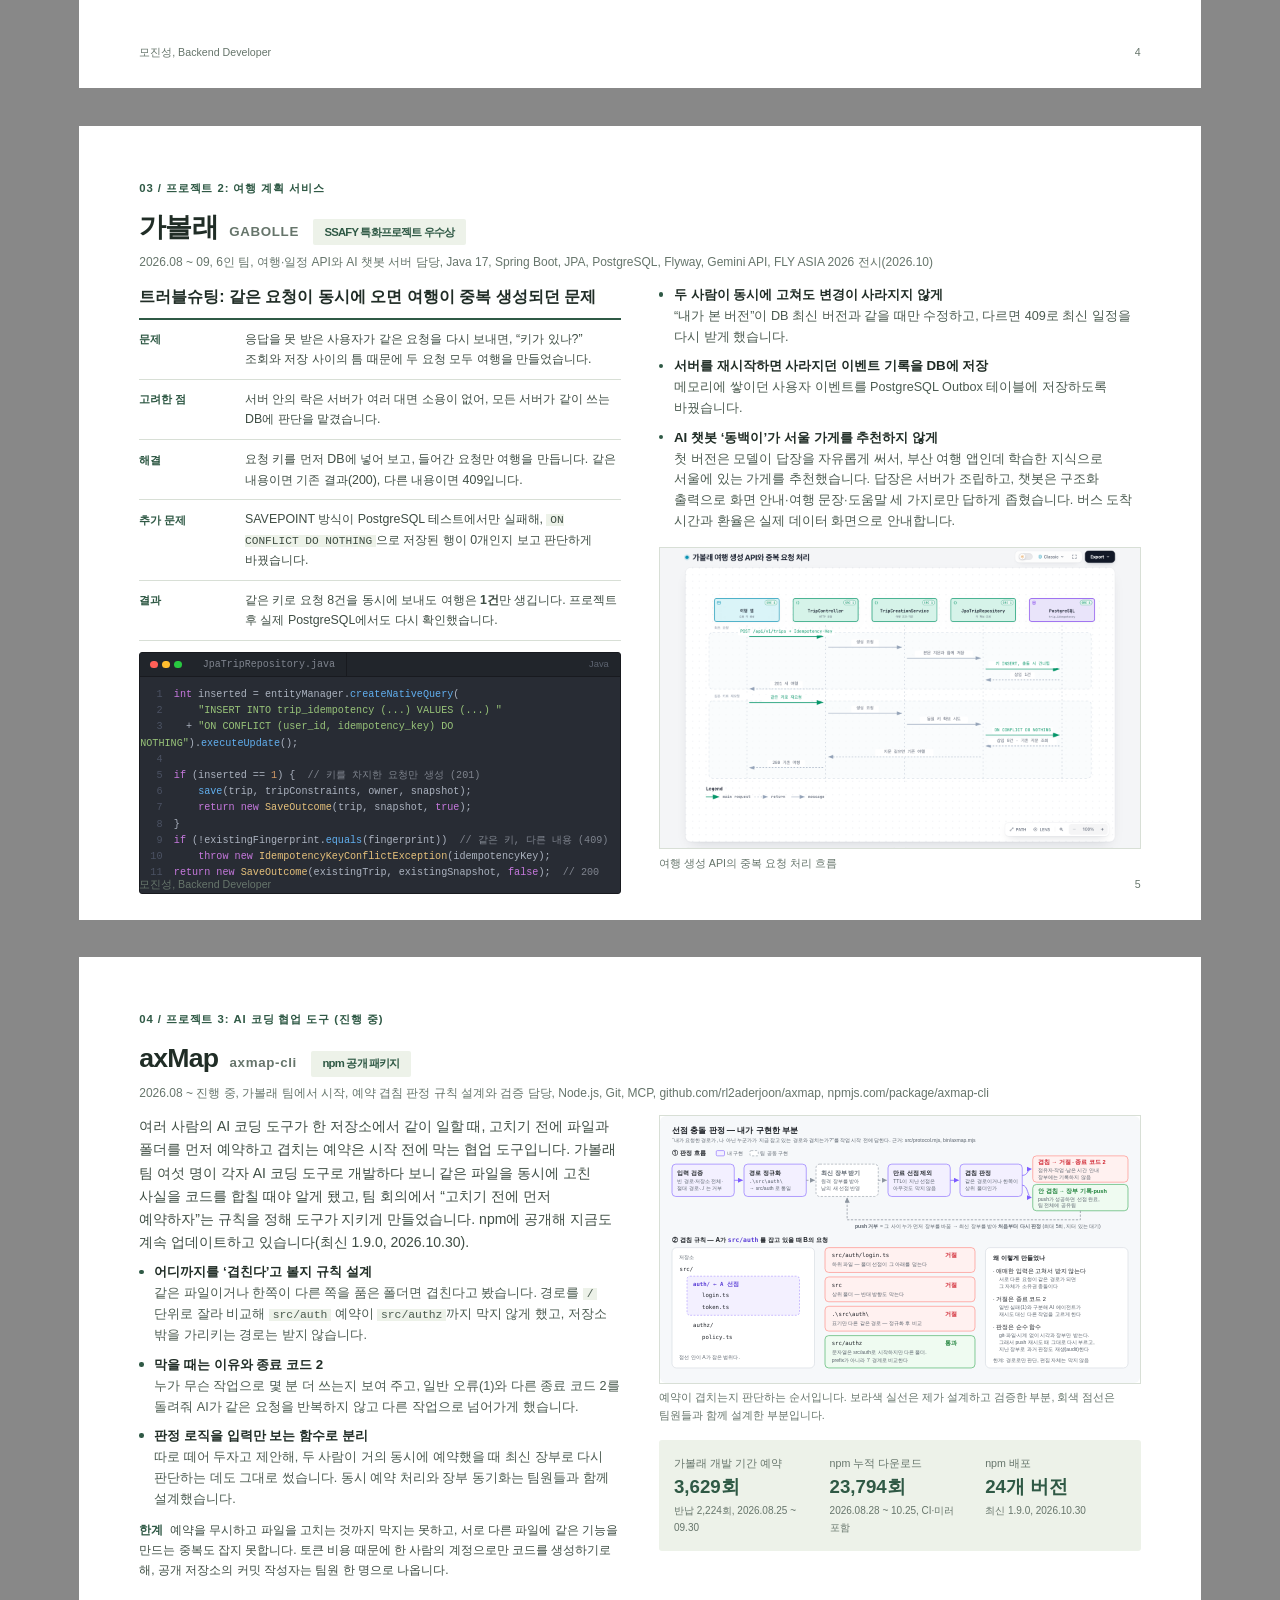
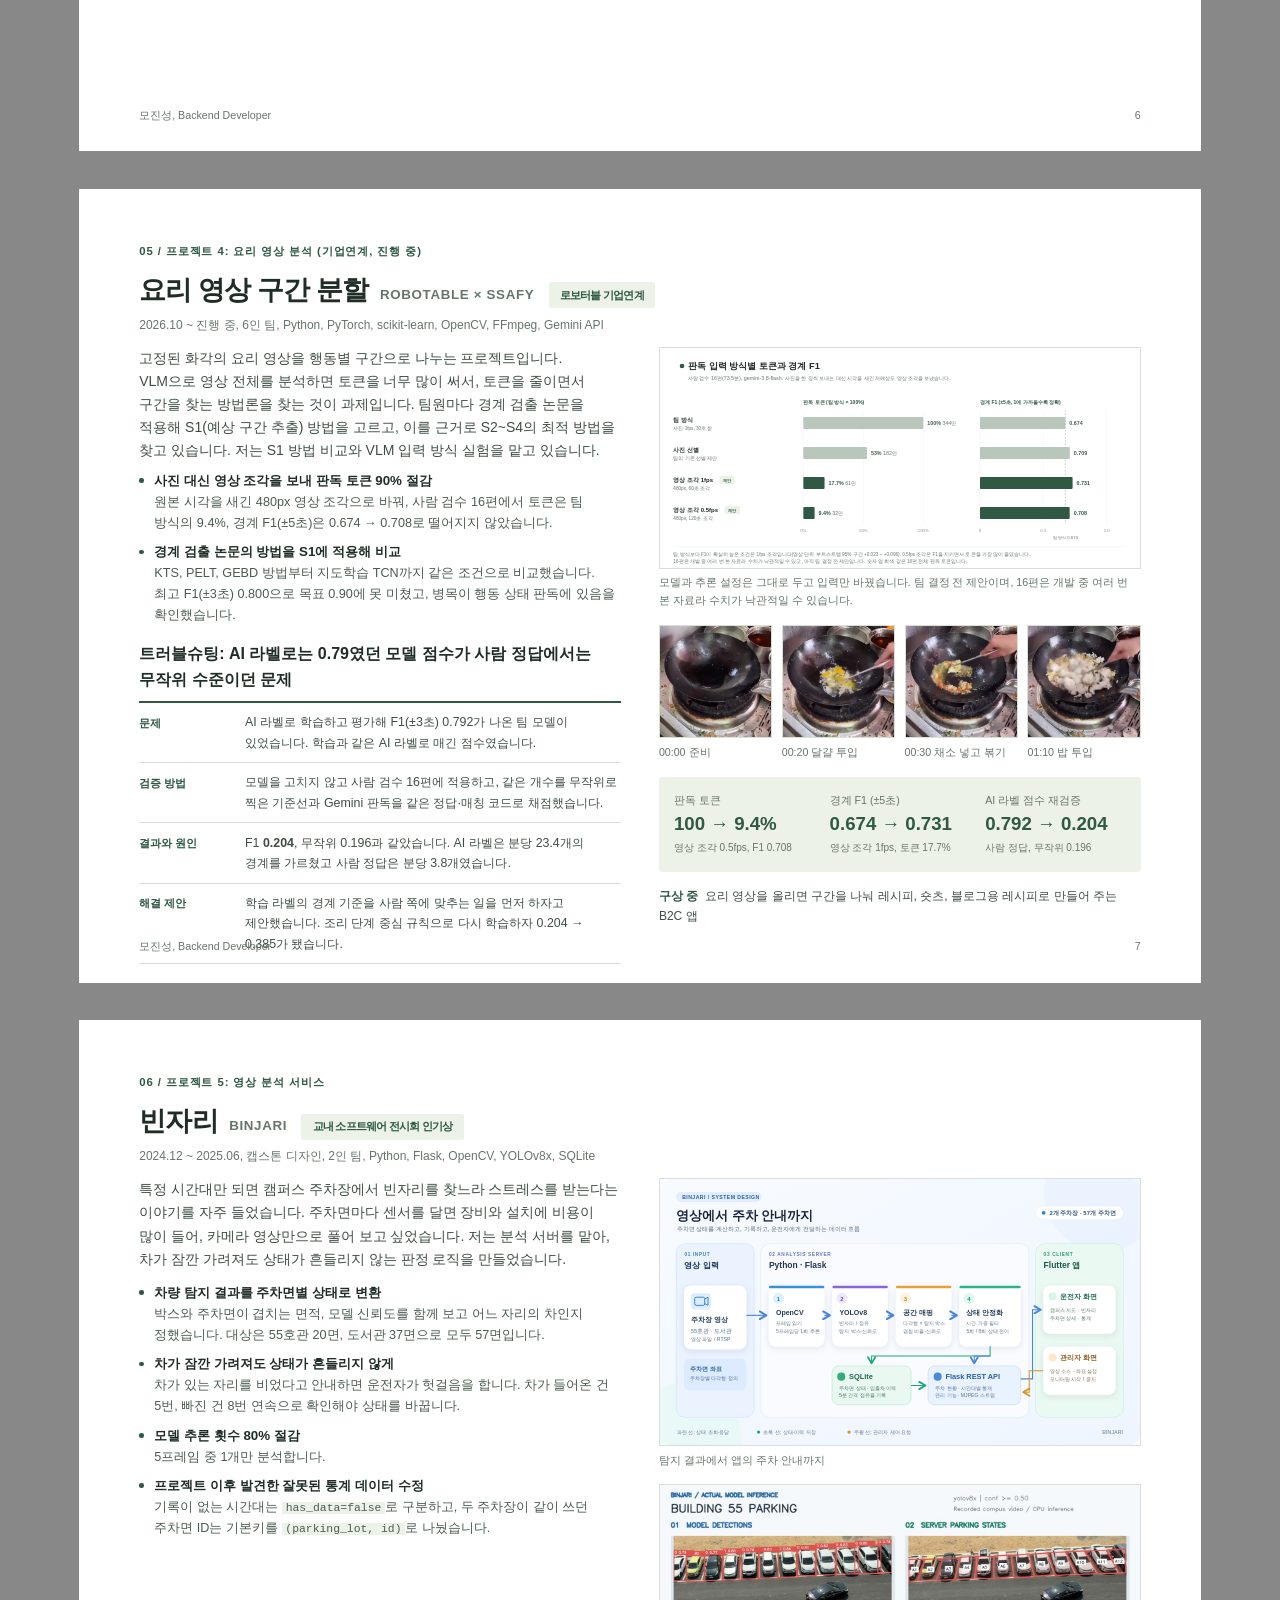
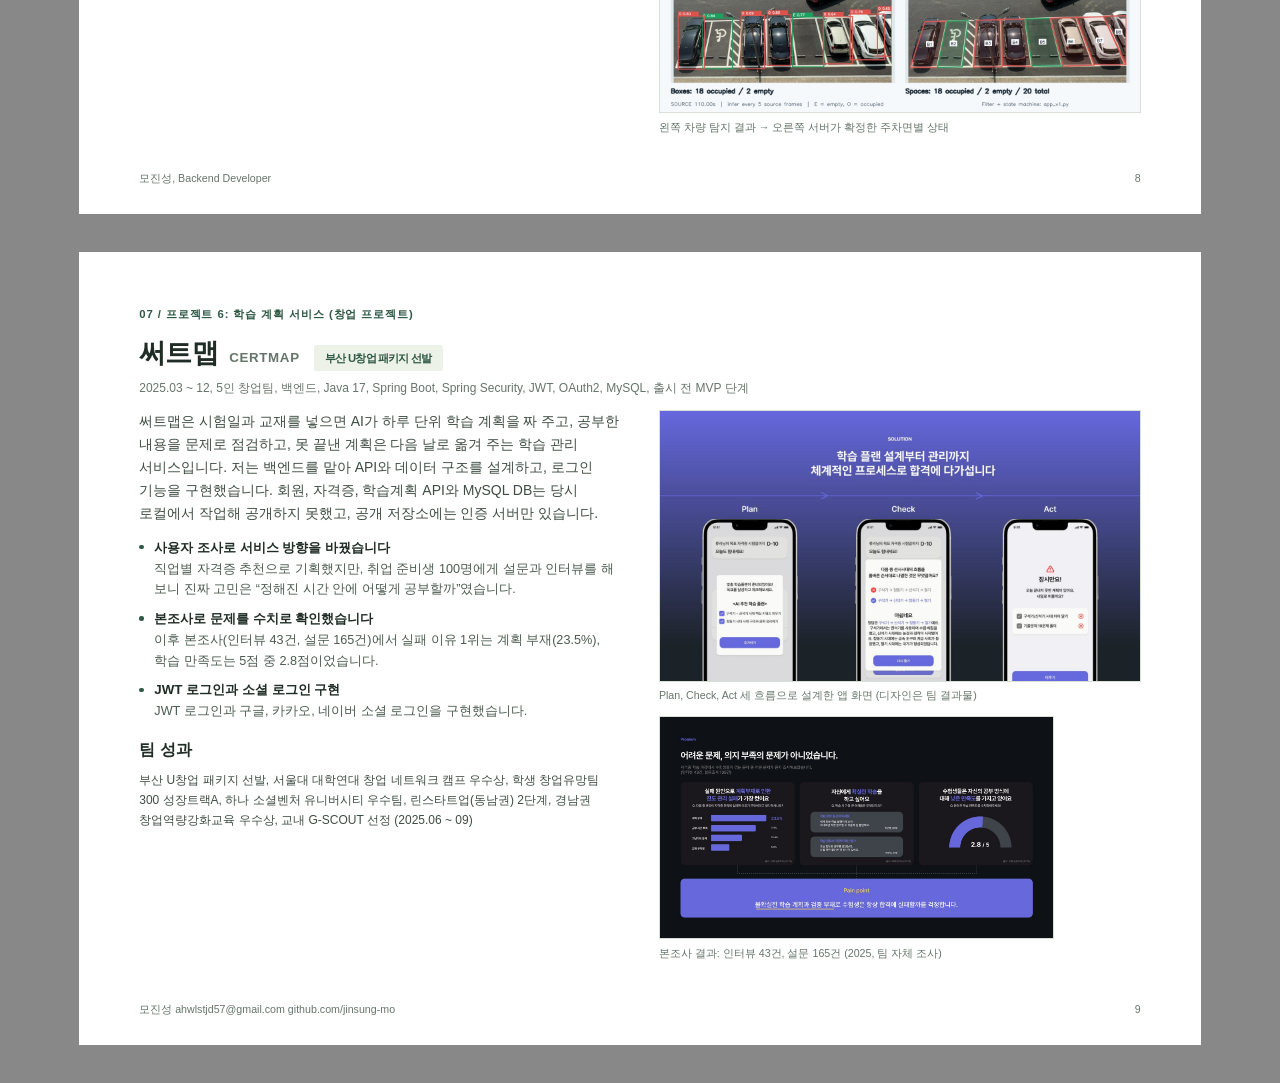
==== commit 79ae8a5b: "docs: 가볼래 챗봇 트러블슈팅을 실제 사례(서울 가게 추천)로 구체화 웹 본문, 해결한 문제, README 링크와 PDF 5쪽을 함께 고치고 portfolio.pdf를 다시 만" ====
--- a/portfolio-print.html
+++ b/portfolio-print.html
@@ -240,7 +240,7 @@
       <ul class="points" style="margin-top:-2mm">
         <li><strong>두 사람이 동시에 고쳐도 변경이 사라지지 않게</strong><span>“내가 본 버전”이 DB 최신 버전과 같을 때만 수정하고, 다르면 409로 최신 일정을 다시 받게 했습니다.</span></li>
         <li><strong>서버를 재시작하면 사라지던 이벤트 기록을 DB에 저장</strong><span>메모리에 쌓이던 사용자 이벤트를 PostgreSQL Outbox 테이블에 저장하도록 바꿨습니다.</span></li>
-        <li><strong>AI 챗봇 ‘동백이’가 없는 가게 이름을 지어내지 않게</strong><span>첫 버전은 모델이 답장을 자유롭게 써서 데이터에 없는 가게 이름이 나갈 수 있었습니다. 답장은 서버가 조립하고, 챗봇은 Gemini 구조화 출력으로 화면 안내·여행 문장·도움말 세 가지로만 답하게 좁혔습니다. 버스 도착 시간과 환율은 실제 데이터 화면으로 안내합니다.</span></li>
+        <li><strong>AI 챗봇 ‘동백이’가 서울 가게를 추천하지 않게</strong><span>첫 버전은 모델이 답장을 자유롭게 써서, 부산 여행 앱인데 학습한 지식으로 서울에 있는 가게를 추천했습니다. 답장은 서버가 조립하고, 챗봇은 구조화 출력으로 화면 안내·여행 문장·도움말 세 가지로만 답하게 좁혔습니다. 버스 도착 시간과 환율은 실제 데이터 화면으로 안내합니다.</span></li>
       </ul>
       <figure style="margin-top:4mm"><img src="assets/gabolle-trip-create.png" alt="여행 생성 중복 요청 처리 흐름"><figcaption>여행 생성 API의 중복 요청 처리 흐름</figcaption></figure>
     </div>
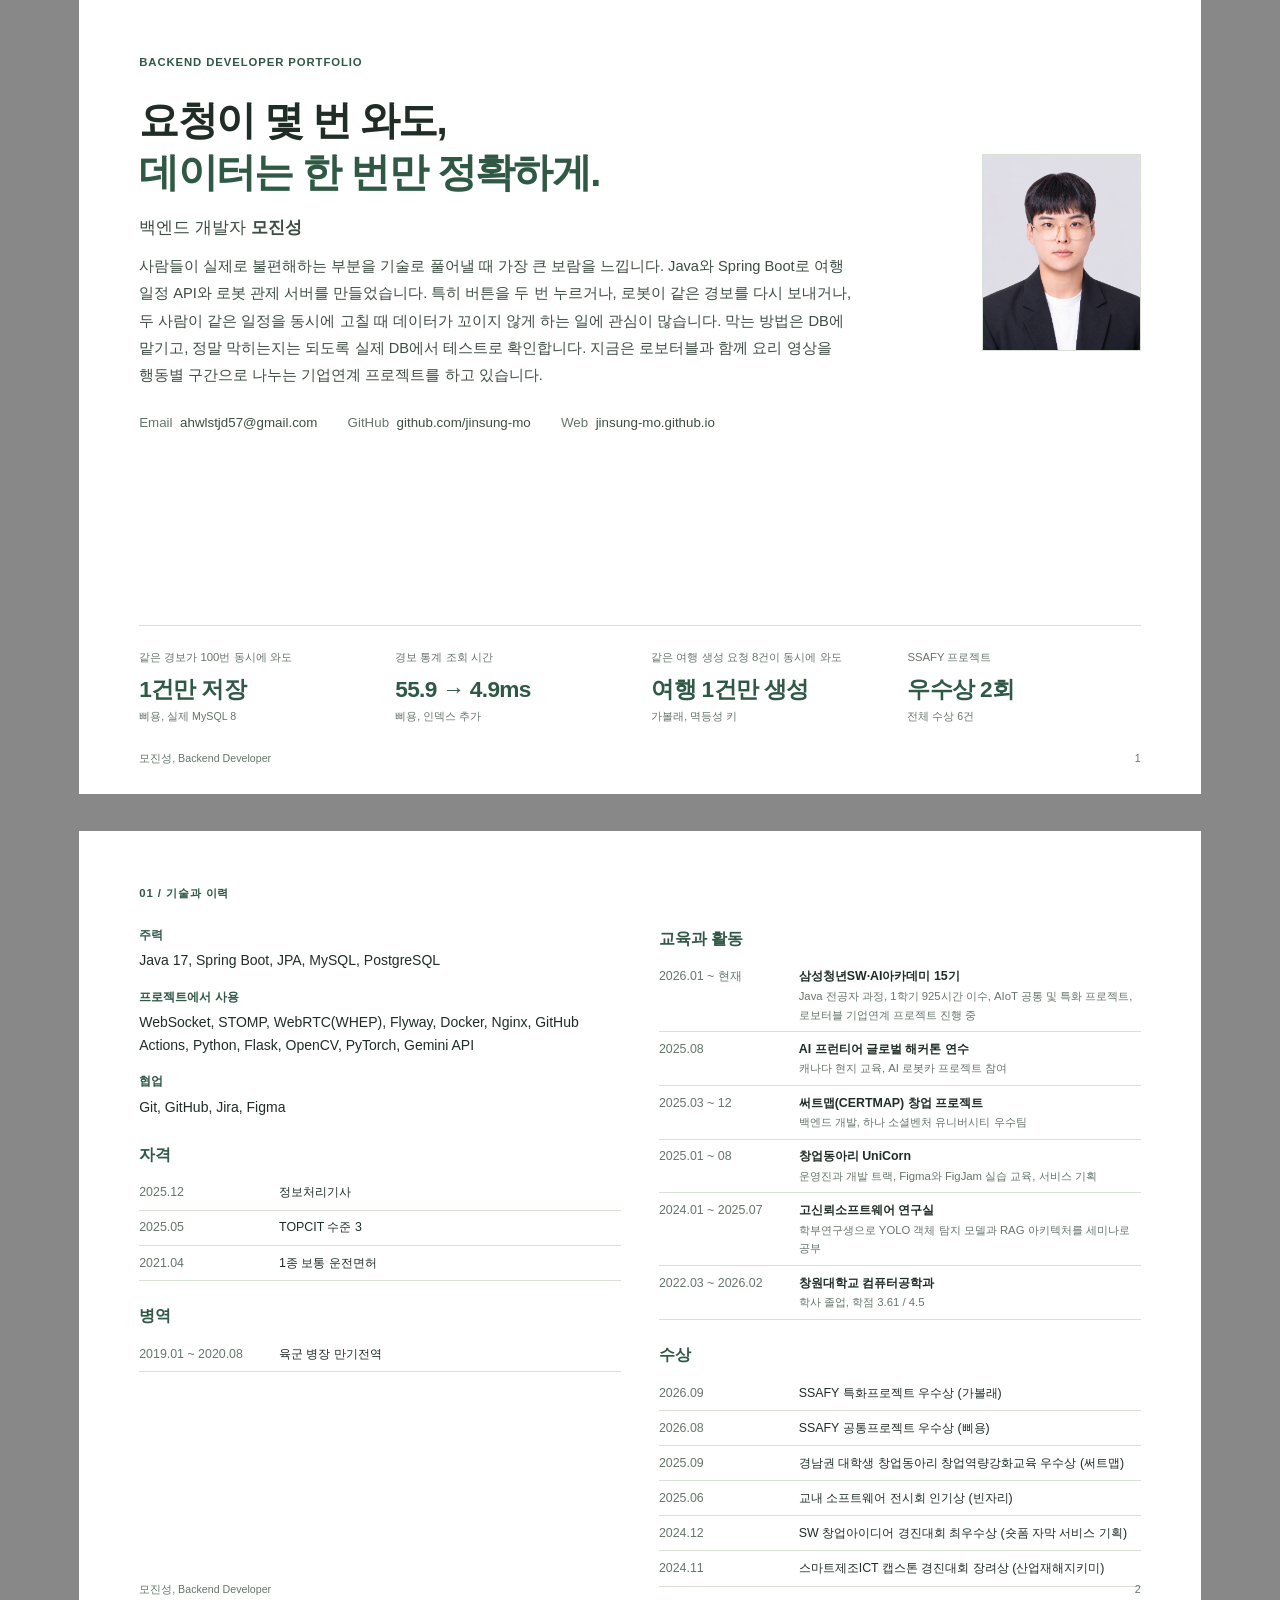
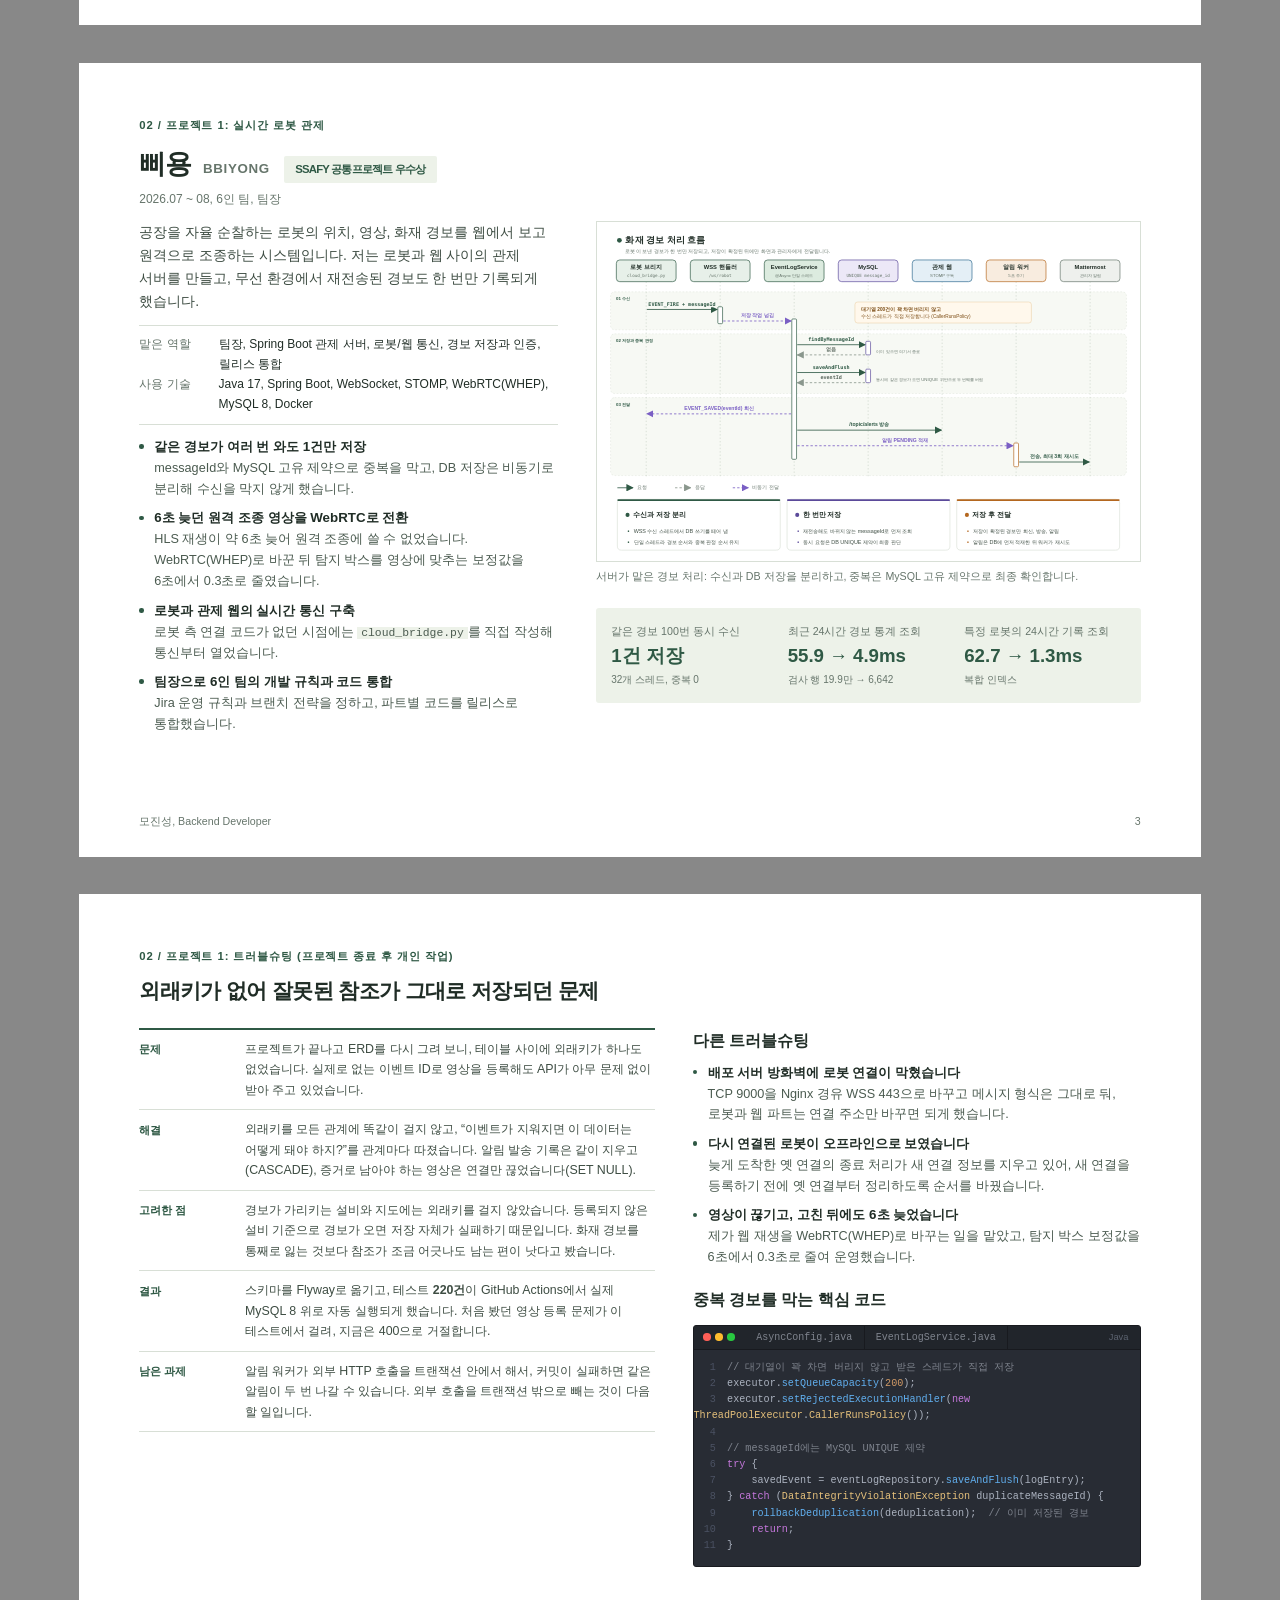
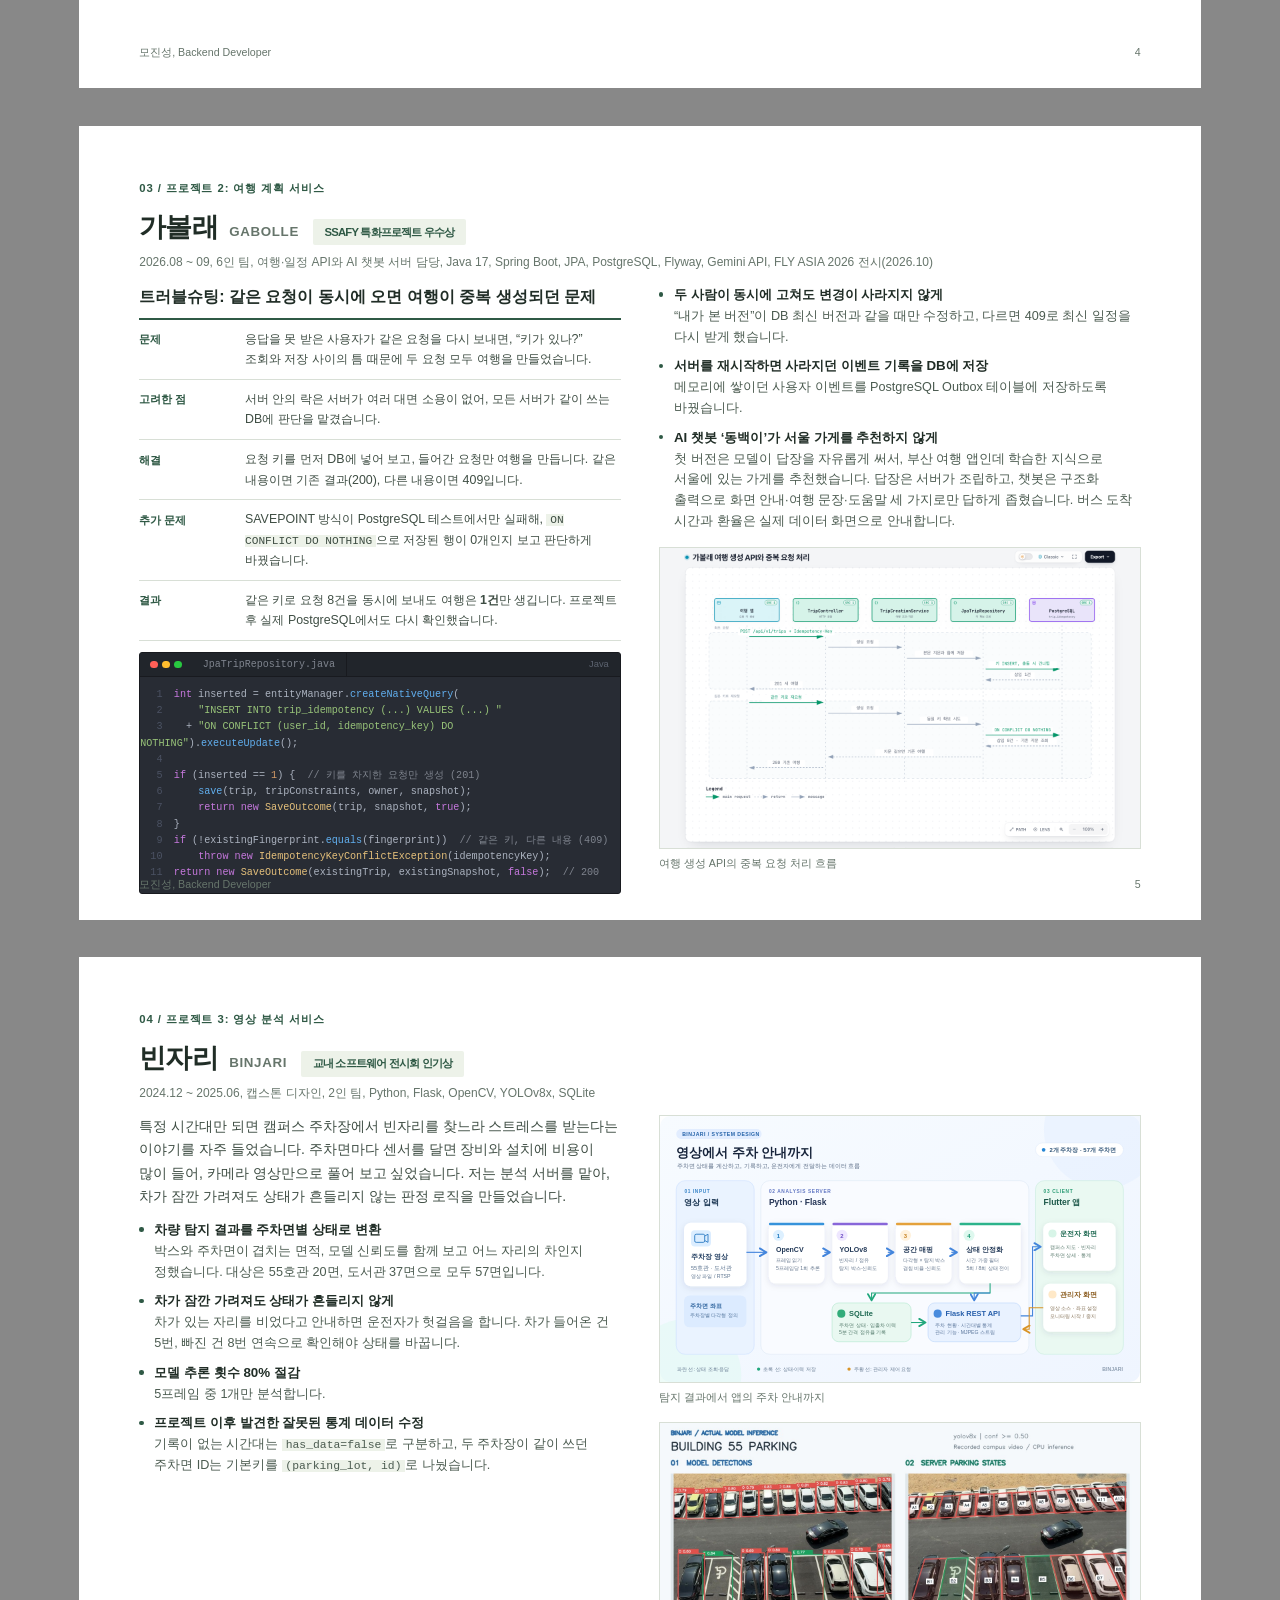
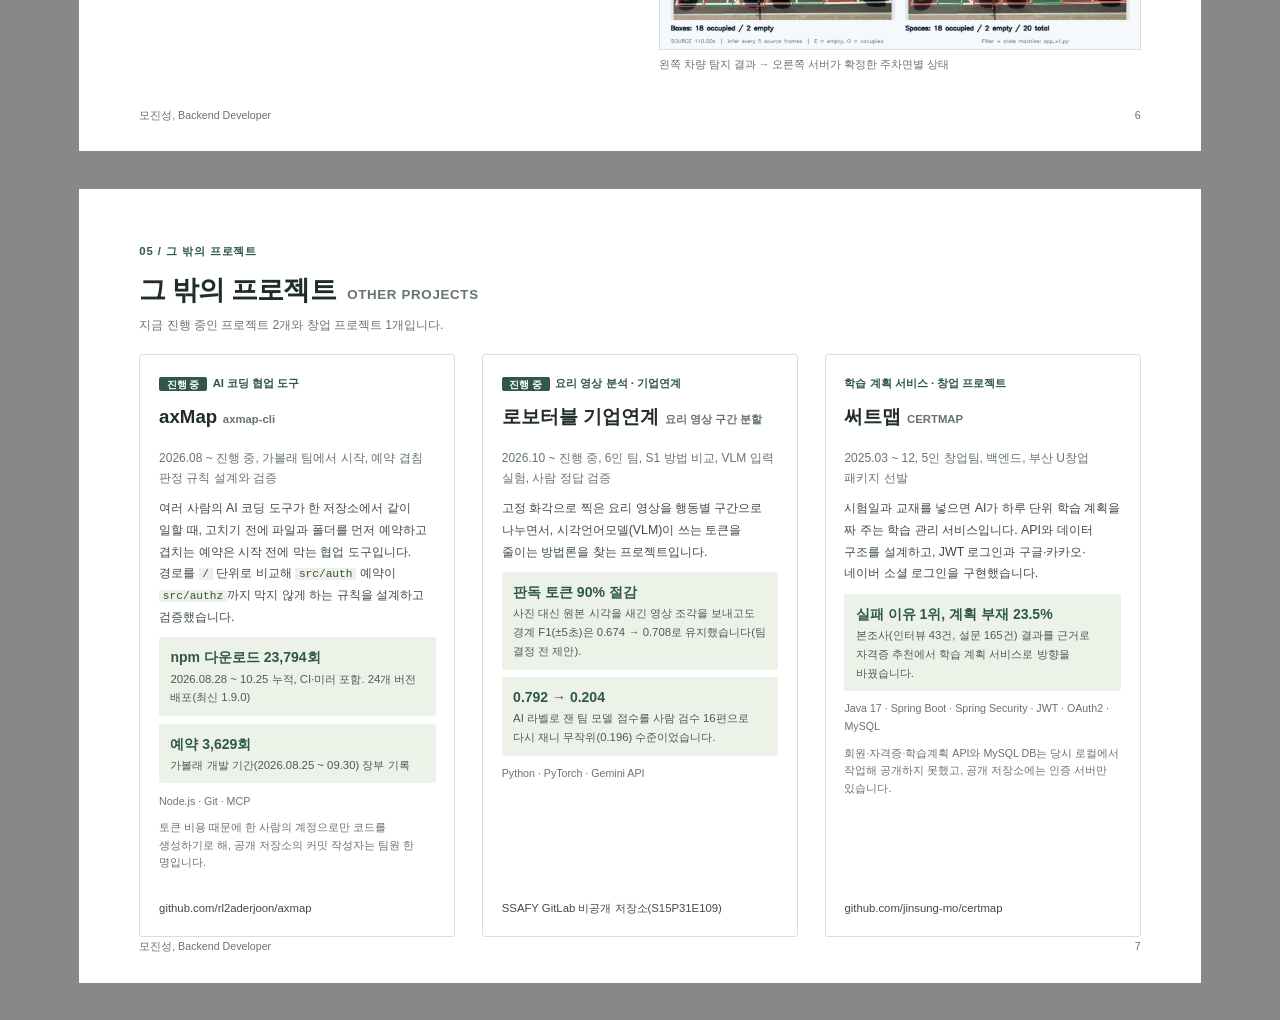
==== commit b425c35a: "feat: 주요 프로젝트 3개만 탭으로 보여 주고 나머지 3개는 짧은 카드로 정리 포트폴리오 피드백에 따라 강조할 프로젝트를 추렸다.  - 주요 프로젝트(탭): 01 삐용, 02 " ====
--- a/portfolio-print.html
+++ b/portfolio-print.html
@@ -83,6 +83,18 @@
   .cards span { font-size: 8pt; color: var(--accent); font-weight: 700; }
   .cards h3 { font-size: 10.5pt; margin: 1mm 0 1.5mm; }
   .cards p { font-size: 9pt; }
+  .c3 { grid-template-columns: repeat(3,1fr); gap: 7mm; }
+  .side { display: flex; flex-direction: column; gap: 2.4mm; min-width: 0; padding: 5mm; border: 1px solid var(--line); border-radius: 3px; }
+  .side-kind { color: var(--accent); font-size: 8.5pt; font-weight: 700; }
+  .side-kind .live { background: var(--accent); color: #fff; padding: .4mm 2mm; border-radius: 2px; margin-right: 1.5mm; font-size: 7.5pt; }
+  .side h3 { font-size: 14pt; }
+  .side h3 small { color: var(--muted); font-size: 8.5pt; font-weight: 600; margin-left: 1.5mm; }
+  .side-text { font-size: 9.3pt; line-height: 1.75; }
+  ul.side-results { list-style: none; padding: 0; display: grid; gap: 2mm; }
+  ul.side-results li { background: var(--pale); padding: 2.4mm 3mm; border-radius: 2px; font-size: 8.5pt; color: #4b5b50; }
+  ul.side-results strong { display: block; color: var(--accent); font-size: 10.5pt; }
+  .side-stack, .side-note { color: var(--muted); font-size: 8pt; }
+  .side-link { margin-top: auto; font-size: 8.5pt; }
 </style>
 </head>
 <body>
@@ -248,75 +260,9 @@
   <div class="footer"><span>모진성, Backend Developer</span><span>5</span></div>
 </section>
 
-<!-- 6. axMap -->
-<section class="page">
-  <p class="label">04 / 프로젝트 3: AI 코딩 협업 도구 (진행 중)</p>
-  <h2>axMap<small>axmap-cli</small> <span class="award">npm 공개 패키지</span></h2>
-  <p class="meta">2026.08 ~ 진행 중, 가볼래 팀에서 시작, 예약 겹침 판정 규칙 설계와 검증 담당, Node.js, Git, MCP, <a href="https://github.com/rl2aderjoon/axmap">github.com/rl2aderjoon/axmap</a>, <a href="https://www.npmjs.com/package/axmap-cli">npmjs.com/package/axmap-cli</a></p>
-  <div class="cols c2" style="margin-top:3mm">
-    <div>
-      <p>여러 사람의 AI 코딩 도구가 한 저장소에서 같이 일할 때, 고치기 전에 파일과 폴더를 먼저 예약하고 겹치는 예약은 시작 전에 막는 협업 도구입니다. 가볼래 팀 여섯 명이 각자 AI 코딩 도구로 개발하다 보니 같은 파일을 동시에 고친 사실을 코드를 합칠 때야 알게 됐고, 팀 회의에서 “고치기 전에 먼저 예약하자”는 규칙을 정해 도구가 지키게 만들었습니다. npm에 공개해 지금도 계속 업데이트하고 있습니다(최신 1.9.0, 2026.10.30).</p>
-      <ul class="points" style="margin-top:2mm">
-        <li><strong>어디까지를 ‘겹친다’고 볼지 규칙 설계</strong><span>같은 파일이거나 한쪽이 다른 쪽을 품은 폴더면 겹친다고 봤습니다. 경로를 <code>/</code> 단위로 잘라 비교해 <code>src/auth</code> 예약이 <code>src/authz</code>까지 막지 않게 했고, 저장소 밖을 가리키는 경로는 받지 않습니다.</span></li>
-        <li><strong>막을 때는 이유와 종료 코드 2</strong><span>누가 무슨 작업으로 몇 분 더 쓰는지 보여 주고, 일반 오류(1)와 다른 종료 코드 2를 돌려줘 AI가 같은 요청을 반복하지 않고 다른 작업으로 넘어가게 했습니다.</span></li>
-        <li><strong>판정 로직을 입력만 보는 함수로 분리</strong><span>따로 떼어 두자고 제안해, 두 사람이 거의 동시에 예약했을 때 최신 장부로 다시 판단하는 데도 그대로 썼습니다. 동시 예약 처리와 장부 동기화는 팀원들과 함께 설계했습니다.</span></li>
-      </ul>
-      <p style="font-size:9pt;margin-top:3mm"><strong style="color:var(--accent)">한계</strong>&nbsp; 예약을 무시하고 파일을 고치는 것까지 막지는 못하고, 서로 다른 파일에 같은 기능을 만드는 중복도 잡지 못합니다. 토큰 비용 때문에 한 사람의 계정으로만 코드를 생성하기로 해, 공개 저장소의 커밋 작성자는 팀원 한 명으로 나옵니다.</p>
-    </div>
-    <div>
-      <figure><img src="assets/axmap-overlap-rules.svg" alt="예약이 겹치는지 판단하는 순서와 src/auth 예시"><figcaption>예약이 겹치는지 판단하는 순서입니다. 보라색 실선은 제가 설계하고 검증한 부분, 회색 점선은 팀원들과 함께 설계한 부분입니다.</figcaption></figure>
-      <dl class="results">
-        <div><dt>가볼래 개발 기간 예약</dt><dd>3,629회<small>반납 2,224회, 2026.08.25 ~ 09.30</small></dd></div>
-        <div><dt>npm 누적 다운로드</dt><dd>23,794회<small>2026.08.28 ~ 10.25, CI·미러 포함</small></dd></div>
-        <div><dt>npm 배포</dt><dd>24개 버전<small>최신 1.9.0, 2026.10.30</small></dd></div>
-      </dl>
-    </div>
-  </div>
-  <div class="footer"><span>모진성, Backend Developer</span><span>6</span></div>
-</section>
-
-<!-- 7. 로보터블 기업연계 -->
-<section class="page">
-  <p class="label">05 / 프로젝트 4: 요리 영상 분석 (기업연계, 진행 중)</p>
-  <h2>요리 영상 구간 분할<small>ROBOTABLE × SSAFY</small> <span class="award">로보터블 기업연계</span></h2>
-  <p class="meta">2026.10 ~ 진행 중, 6인 팀, Python, PyTorch, scikit-learn, OpenCV, FFmpeg, Gemini API</p>
-  <div class="cols c2" style="margin-top:3mm">
-    <div>
-      <p>고정된 화각의 요리 영상을 행동별 구간으로 나누는 프로젝트입니다. VLM으로 영상 전체를 분석하면 토큰을 너무 많이 써서, 토큰을 줄이면서 구간을 찾는 방법론을 찾는 것이 과제입니다. 팀원마다 경계 검출 논문을 적용해 S1(예상 구간 추출) 방법을 고르고, 이를 근거로 S2~S4의 최적 방법을 찾고 있습니다. 저는 S1 방법 비교와 VLM 입력 방식 실험을 맡고 있습니다.</p>
-      <ul class="points" style="margin-top:2mm">
-        <li><strong>사진 대신 영상 조각을 보내 판독 토큰 90% 절감</strong><span>원본 시각을 새긴 480px 영상 조각으로 바꿔, 사람 검수 16편에서 토큰은 팀 방식의 9.4%, 경계 F1(±5초)은 0.674 → 0.708로 떨어지지 않았습니다.</span></li>
-        <li><strong>경계 검출 논문의 방법을 S1에 적용해 비교</strong><span>KTS, PELT, GEBD 방법부터 지도학습 TCN까지 같은 조건으로 비교했습니다. 최고 F1(±3초) 0.800으로 목표 0.90에 못 미쳤고, 병목이 행동 상태 판독에 있음을 확인했습니다.</span></li>
-      </ul>
-      <h3 style="margin-top:4mm">트러블슈팅: AI 라벨로는 0.79였던 모델 점수가 사람 정답에서는 무작위 수준이던 문제</h3>
-      <ol class="steps">
-        <li><span>문제</span><p>AI 라벨로 학습하고 평가해 F1(±3초) 0.792가 나온 팀 모델이 있었습니다. 학습과 같은 AI 라벨로 매긴 점수였습니다.</p></li>
-        <li><span>검증 방법</span><p>모델을 고치지 않고 사람 검수 16편에 적용하고, 같은 개수를 무작위로 찍은 기준선과 Gemini 판독을 같은 정답·매칭 코드로 채점했습니다.</p></li>
-        <li><span>결과와 원인</span><p>F1 <strong>0.204</strong>, 무작위 0.196과 같았습니다. AI 라벨은 분당 23.4개의 경계를 가르쳤고 사람 정답은 분당 3.8개였습니다.</p></li>
-        <li><span>해결 제안</span><p>학습 라벨의 경계 기준을 사람 쪽에 맞추는 일을 먼저 하자고 제안했습니다. 조리 단계 중심 규칙으로 다시 학습하자 0.204 → 0.385가 됐습니다.</p></li>
-      </ol>
-    </div>
-    <div>
-      <figure><img src="assets/robotable-video-chunk.svg" alt="판독 입력 방식별 토큰과 경계 F1"><figcaption>모델과 추론 설정은 그대로 두고 입력만 바꿨습니다. 팀 결정 전 제안이며, 16편은 개발 중 여러 번 본 자료라 수치가 낙관적일 수 있습니다.</figcaption></figure>
-      <div style="display:grid;grid-template-columns:repeat(4,1fr);gap:2.5mm;margin-top:4mm">
-        <figure><img src="assets/robotable-frame-1.jpg" alt="준비 장면"><figcaption>00:00 준비</figcaption></figure>
-        <figure><img src="assets/robotable-frame-2.jpg" alt="달걀 투입 장면"><figcaption>00:20 달걀 투입</figcaption></figure>
-        <figure><img src="assets/robotable-frame-3.jpg" alt="채소를 넣고 볶기 장면"><figcaption>00:30 채소 넣고 볶기</figcaption></figure>
-        <figure><img src="assets/robotable-frame-4.jpg" alt="밥 투입 장면"><figcaption>01:10 밥 투입</figcaption></figure>
-      </div>
-      <dl class="results">
-        <div><dt>판독 토큰</dt><dd>100 → 9.4%<small>영상 조각 0.5fps, F1 0.708</small></dd></div>
-        <div><dt>경계 F1 (±5초)</dt><dd>0.674 → 0.731<small>영상 조각 1fps, 토큰 17.7%</small></dd></div>
-        <div><dt>AI 라벨 점수 재검증</dt><dd>0.792 → 0.204<small>사람 정답, 무작위 0.196</small></dd></div>
-      </dl>
-      <p style="font-size:9pt;margin-top:4mm"><strong style="color:var(--accent)">구상 중</strong>&nbsp; 요리 영상을 올리면 구간을 나눠 레시피, 숏츠, 블로그용 레시피로 만들어 주는 B2C 앱</p>
-    </div>
-  </div>
-  <div class="footer"><span>모진성, Backend Developer</span><span>7</span></div>
-</section>
-
-<!-- 8. 빈자리 -->
-<section class="page">
-  <p class="label">06 / 프로젝트 5: 영상 분석 서비스</p>
+<!-- 6. 빈자리 -->
+<section class="page">
+  <p class="label">04 / 프로젝트 3: 영상 분석 서비스</p>
   <h2>빈자리<small>BINJARI</small> <span class="award">교내 소프트웨어 전시회 인기상</span></h2>
   <p class="meta">2024.12 ~ 2025.06, 캡스톤 디자인, 2인 팀, Python, Flask, OpenCV, YOLOv8x, SQLite</p>
   <div class="cols c2" style="margin-top:3mm">
@@ -334,31 +280,46 @@
       <figure style="margin-top:4mm"><img src="assets/binjari-inference.jpg" alt="차량 탐지와 주차면 상태"><figcaption>왼쪽 차량 탐지 결과 → 오른쪽 서버가 확정한 주차면별 상태</figcaption></figure>
     </div>
   </div>
-  <div class="footer"><span>모진성, Backend Developer</span><span>8</span></div>
-</section>
-
-<!-- 9. 써트맵 -->
-<section class="page">
-  <p class="label">07 / 프로젝트 6: 학습 계획 서비스 (창업 프로젝트)</p>
-  <h2>써트맵<small>CERTMAP</small> <span class="award">부산 U창업 패키지 선발</span></h2>
-  <p class="meta">2025.03 ~ 12, 5인 창업팀, 백엔드, Java 17, Spring Boot, Spring Security, JWT, OAuth2, MySQL, 출시 전 MVP 단계</p>
-  <div class="cols c2" style="margin-top:3mm">
-    <div>
-      <p>써트맵은 시험일과 교재를 넣으면 AI가 하루 단위 학습 계획을 짜 주고, 공부한 내용을 문제로 점검하고, 못 끝낸 계획은 다음 날로 옮겨 주는 학습 관리 서비스입니다. 저는 백엔드를 맡아 API와 데이터 구조를 설계하고, 로그인 기능을 구현했습니다. 회원, 자격증, 학습계획 API와 MySQL DB는 당시 로컬에서 작업해 공개하지 못했고, 공개 저장소에는 인증 서버만 있습니다.</p>
-      <ul class="points" style="margin-top:3mm">
-        <li><strong>사용자 조사로 서비스 방향을 바꿨습니다</strong><span>직업별 자격증 추천으로 기획했지만, 취업 준비생 100명에게 설문과 인터뷰를 해 보니 진짜 고민은 “정해진 시간 안에 어떻게 공부할까”였습니다.</span></li>
-        <li><strong>본조사로 문제를 수치로 확인했습니다</strong><span>이후 본조사(인터뷰 43건, 설문 165건)에서 실패 이유 1위는 계획 부재(23.5%), 학습 만족도는 5점 중 2.8점이었습니다.</span></li>
-        <li><strong>JWT 로그인과 소셜 로그인 구현</strong><span>JWT 로그인과 구글, 카카오, 네이버 소셜 로그인을 구현했습니다.</span></li>
-      </ul>
-      <h3 style="margin-top:4mm">팀 성과</h3>
-      <p style="font-size:9pt">부산 U창업 패키지 선발, 서울대 대학연대 창업 네트워크 캠프 우수상, 학생 창업유망팀 300 성장트랙A, 하나 소셜벤처 유니버시티 우수팀, 린스타트업(동남권) 2단계, 경남권 창업역량강화교육 우수상, 교내 G-SCOUT 선정 (2025.06 ~ 09)</p>
-    </div>
-    <div>
-      <figure><img src="assets/certmap-flow.jpg" alt="써트맵 Plan Check Act 화면"><figcaption>Plan, Check, Act 세 흐름으로 설계한 앱 화면 (디자인은 팀 결과물)</figcaption></figure>
-      <figure style="margin-top:3mm;width:82%"><img src="assets/certmap-research.jpg" alt="써트맵 사용자 조사 결과"><figcaption>본조사 결과: 인터뷰 43건, 설문 165건 (2025, 팀 자체 조사)</figcaption></figure>
-    </div>
-  </div>
-  <div class="footer"><span>모진성  ahwlstjd57@gmail.com  github.com/jinsung-mo</span><span>9</span></div>
+  <div class="footer"><span>모진성, Backend Developer</span><span>6</span></div>
+</section>
+
+<!-- 7. 그 밖의 프로젝트 -->
+<section class="page">
+  <p class="label">05 / 그 밖의 프로젝트</p>
+  <h2>그 밖의 프로젝트<small>OTHER PROJECTS</small></h2>
+  <p class="meta">지금 진행 중인 프로젝트 2개와 창업 프로젝트 1개입니다.</p>
+  <div class="cols c3" style="margin-top:5mm">
+    <div class="side">
+      <p class="side-kind"><span class="live">진행 중</span>AI 코딩 협업 도구</p>
+      <h3>axMap<small>axmap-cli</small></h3>
+      <p class="meta">2026.08 ~ 진행 중, 가볼래 팀에서 시작, 예약 겹침 판정 규칙 설계와 검증</p>
+      <p class="side-text">여러 사람의 AI 코딩 도구가 한 저장소에서 같이 일할 때, 고치기 전에 파일과 폴더를 먼저 예약하고 겹치는 예약은 시작 전에 막는 협업 도구입니다. 경로를 <code>/</code> 단위로 비교해 <code>src/auth</code> 예약이 <code>src/authz</code>까지 막지 않게 하는 규칙을 설계하고 검증했습니다.</p>
+      <ul class="side-results"><li><strong>npm 다운로드 23,794회</strong>2026.08.28 ~ 10.25 누적, CI·미러 포함. 24개 버전 배포(최신 1.9.0)</li><li><strong>예약 3,629회</strong>가볼래 개발 기간(2026.08.25 ~ 09.30) 장부 기록</li></ul>
+      <p class="side-stack">Node.js · Git · MCP</p>
+      <p class="side-note">토큰 비용 때문에 한 사람의 계정으로만 코드를 생성하기로 해, 공개 저장소의 커밋 작성자는 팀원 한 명입니다.</p>
+      <p class="side-link"><a href="https://github.com/rl2aderjoon/axmap">github.com/rl2aderjoon/axmap</a></p>
+    </div>
+    <div class="side">
+      <p class="side-kind"><span class="live">진행 중</span>요리 영상 분석 · 기업연계</p>
+      <h3>로보터블 기업연계<small>요리 영상 구간 분할</small></h3>
+      <p class="meta">2026.10 ~ 진행 중, 6인 팀, S1 방법 비교, VLM 입력 실험, 사람 정답 검증</p>
+      <p class="side-text">고정 화각으로 찍은 요리 영상을 행동별 구간으로 나누면서, 시각언어모델(VLM)이 쓰는 토큰을 줄이는 방법론을 찾는 프로젝트입니다.</p>
+      <ul class="side-results"><li><strong>판독 토큰 90% 절감</strong>사진 대신 원본 시각을 새긴 영상 조각을 보내고도 경계 F1(±5초)은 0.674 → 0.708로 유지했습니다(팀 결정 전 제안).</li><li><strong>0.792 → 0.204</strong>AI 라벨로 잰 팀 모델 점수를 사람 검수 16편으로 다시 재니 무작위(0.196) 수준이었습니다.</li></ul>
+      <p class="side-stack">Python · PyTorch · Gemini API</p>
+      <p class="side-link">SSAFY GitLab 비공개 저장소(S15P31E109)</p>
+    </div>
+    <div class="side">
+      <p class="side-kind">학습 계획 서비스 · 창업 프로젝트</p>
+      <h3>써트맵<small>CERTMAP</small></h3>
+      <p class="meta">2025.03 ~ 12, 5인 창업팀, 백엔드, 부산 U창업 패키지 선발</p>
+      <p class="side-text">시험일과 교재를 넣으면 AI가 하루 단위 학습 계획을 짜 주는 학습 관리 서비스입니다. API와 데이터 구조를 설계하고, JWT 로그인과 구글·카카오·네이버 소셜 로그인을 구현했습니다.</p>
+      <ul class="side-results"><li><strong>실패 이유 1위, 계획 부재 23.5%</strong>본조사(인터뷰 43건, 설문 165건) 결과를 근거로 자격증 추천에서 학습 계획 서비스로 방향을 바꿨습니다.</li></ul>
+      <p class="side-stack">Java 17 · Spring Boot · Spring Security · JWT · OAuth2 · MySQL</p>
+      <p class="side-note">회원·자격증·학습계획 API와 MySQL DB는 당시 로컬에서 작업해 공개하지 못했고, 공개 저장소에는 인증 서버만 있습니다.</p>
+      <p class="side-link"><a href="https://github.com/jinsung-mo/certmap">github.com/jinsung-mo/certmap</a></p>
+    </div>
+  </div>
+  <div class="footer"><span>모진성, Backend Developer</span><span>7</span></div>
 </section>
 
 </body>
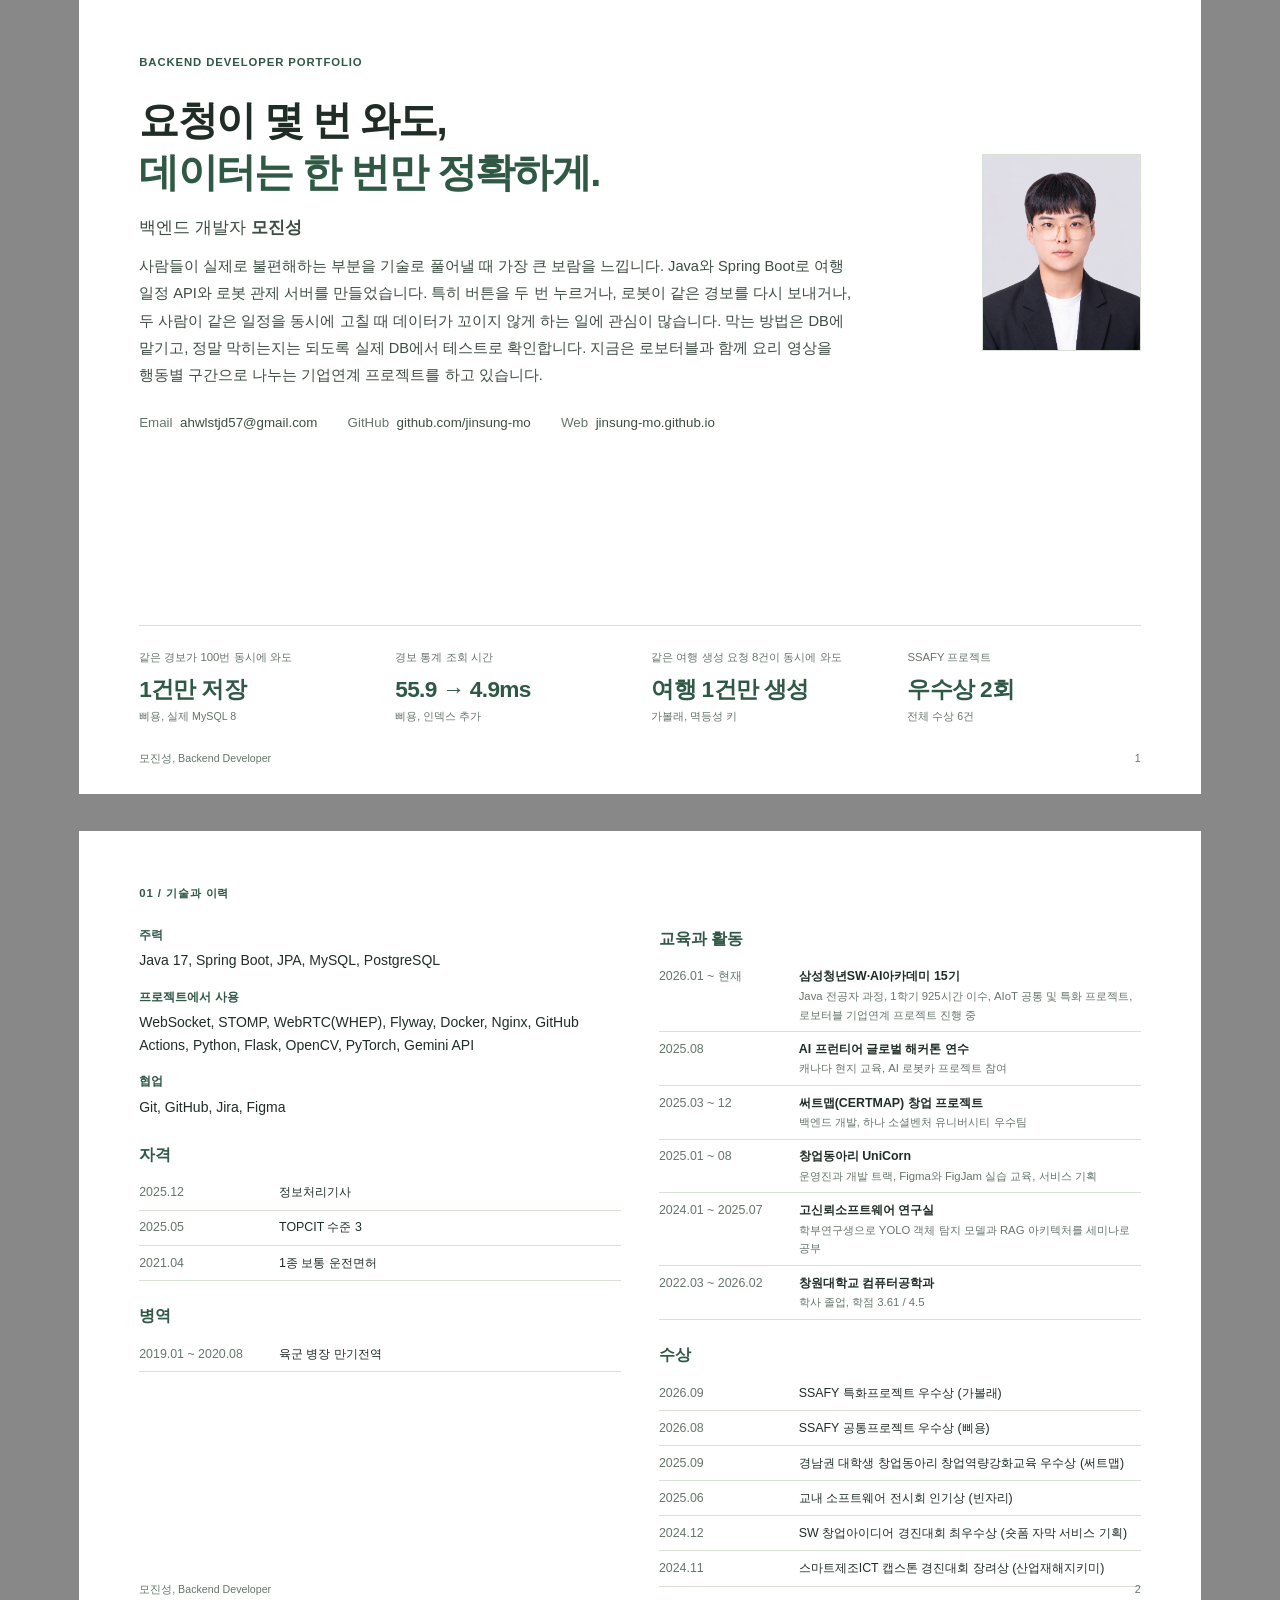
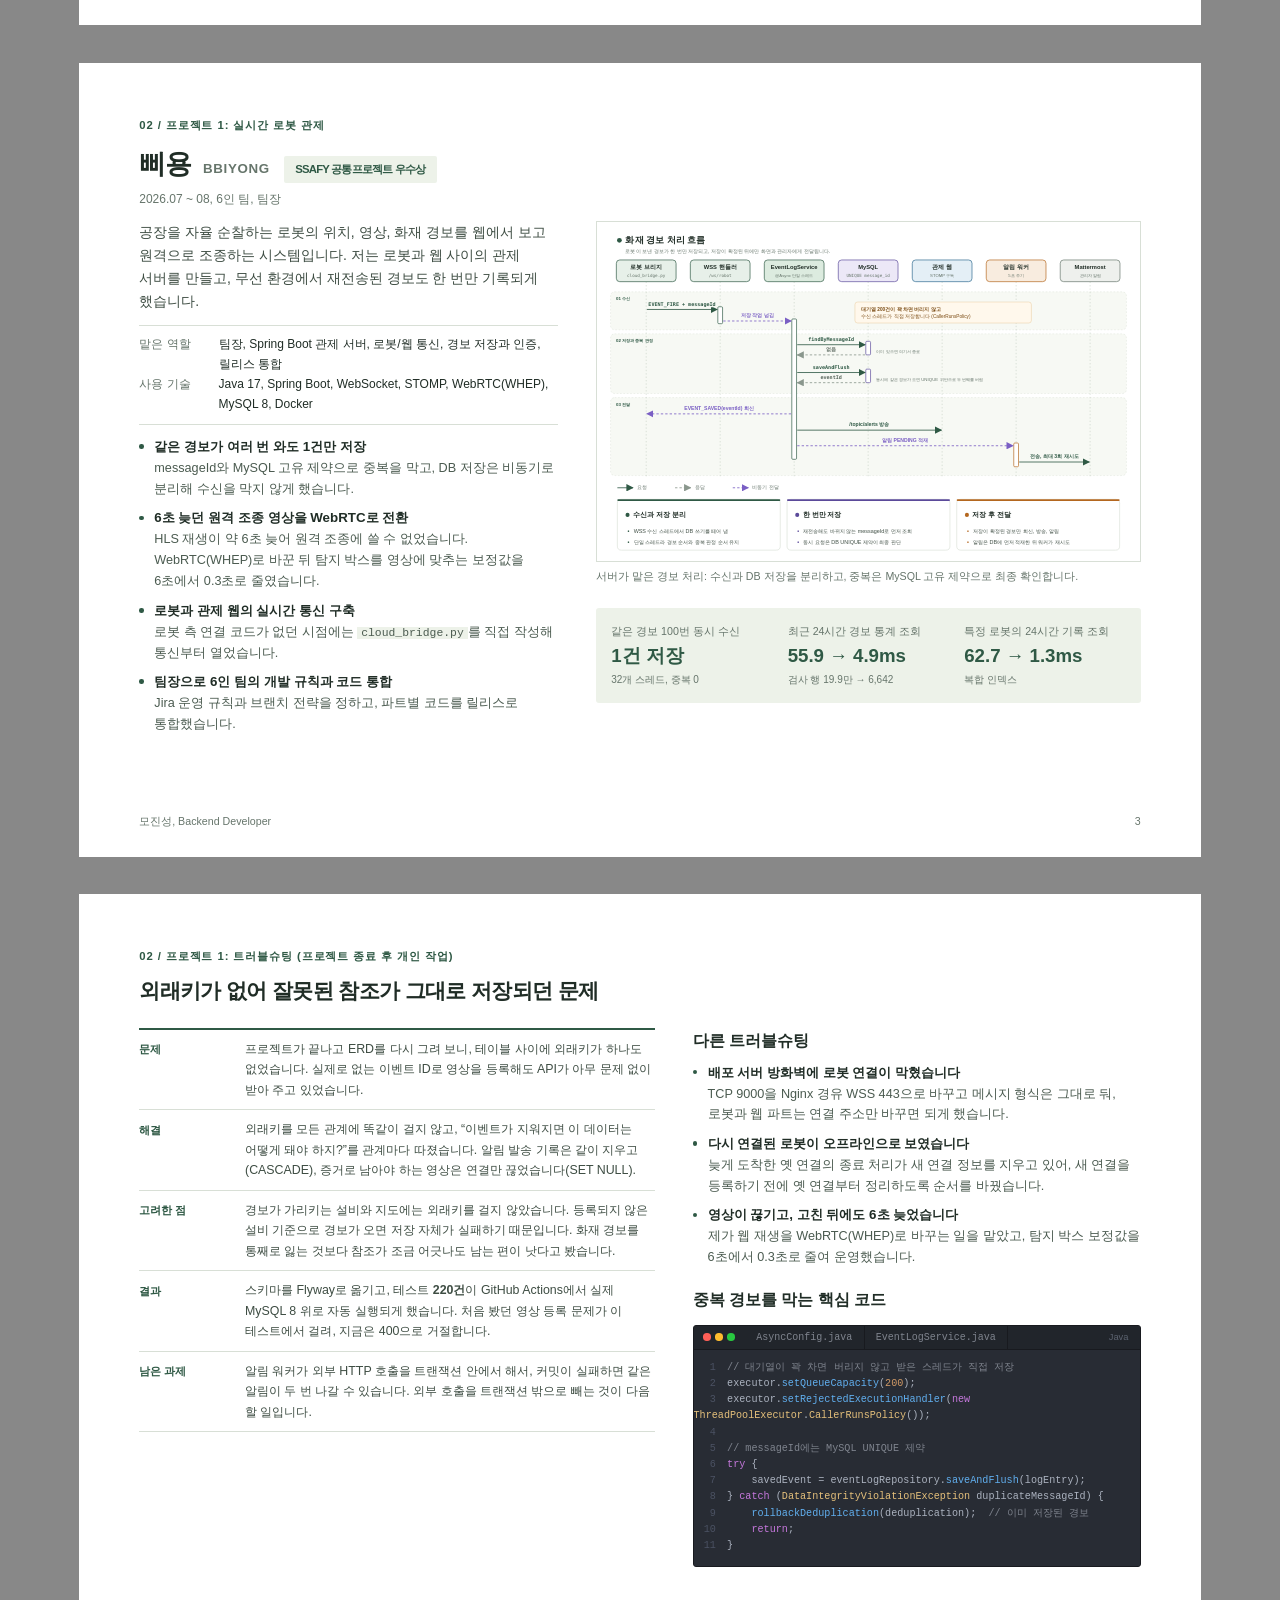
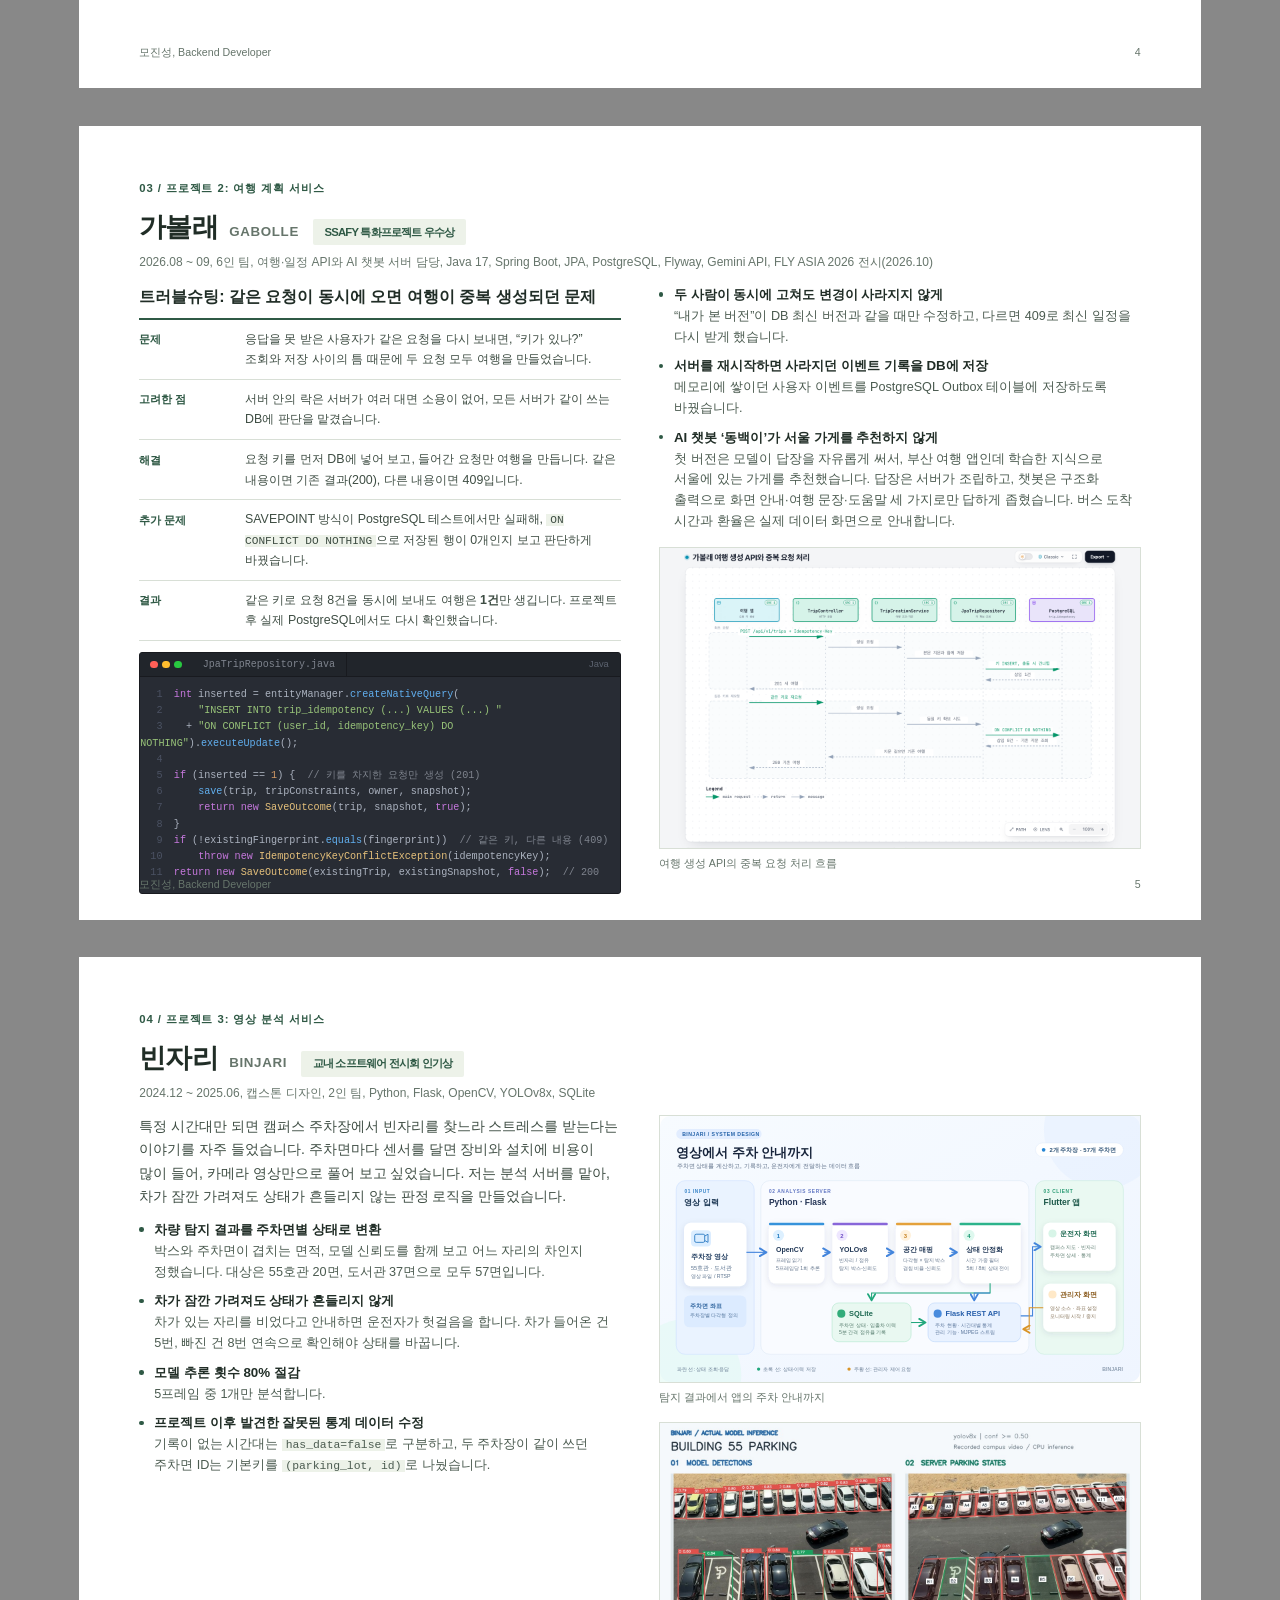
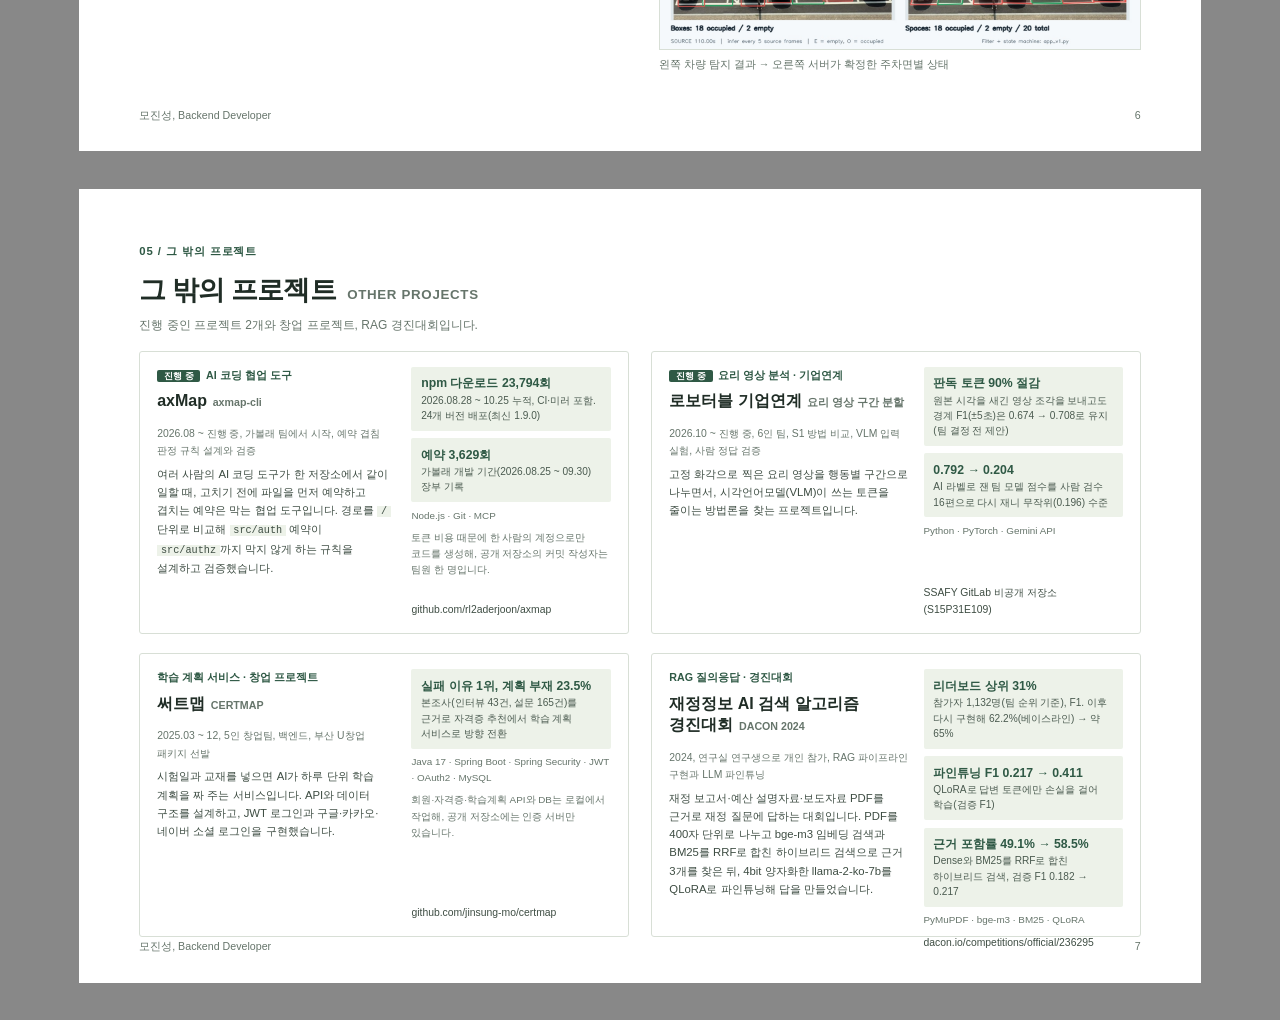
==== commit f8507fe4: "feat: 그 밖의 프로젝트를 탭과 버튼으로 열게 바꾸고 데이콘 RAG 경진대회 추가 메인 프로젝트를 읽는 중에 아래로 다른 카드가 이어져 읽기를 방해하지 않게 한다.  - 그 밖" ====
--- a/portfolio-print.html
+++ b/portfolio-print.html
@@ -83,18 +83,20 @@
   .cards span { font-size: 8pt; color: var(--accent); font-weight: 700; }
   .cards h3 { font-size: 10.5pt; margin: 1mm 0 1.5mm; }
   .cards p { font-size: 9pt; }
-  .c3 { grid-template-columns: repeat(3,1fr); gap: 7mm; }
-  .side { display: flex; flex-direction: column; gap: 2.4mm; min-width: 0; padding: 5mm; border: 1px solid var(--line); border-radius: 3px; }
-  .side-kind { color: var(--accent); font-size: 8.5pt; font-weight: 700; }
-  .side-kind .live { background: var(--accent); color: #fff; padding: .4mm 2mm; border-radius: 2px; margin-right: 1.5mm; font-size: 7.5pt; }
-  .side h3 { font-size: 14pt; }
-  .side h3 small { color: var(--muted); font-size: 8.5pt; font-weight: 600; margin-left: 1.5mm; }
-  .side-text { font-size: 9.3pt; line-height: 1.75; }
-  ul.side-results { list-style: none; padding: 0; display: grid; gap: 2mm; }
-  ul.side-results li { background: var(--pale); padding: 2.4mm 3mm; border-radius: 2px; font-size: 8.5pt; color: #4b5b50; }
-  ul.side-results strong { display: block; color: var(--accent); font-size: 10.5pt; }
-  .side-stack, .side-note { color: var(--muted); font-size: 8pt; }
-  .side-link { margin-top: auto; font-size: 8.5pt; }
+  .c2x2 { grid-template-columns: 1fr 1fr; grid-template-rows: 1fr 1fr; gap: 5mm 6mm; }
+  .side { display: grid; grid-template-columns: minmax(0,1.2fr) minmax(0,1fr); gap: 4mm; min-width: 0; min-height: 0; padding: 4mm 4.5mm; border: 1px solid var(--line); border-radius: 3px; }
+  .side-main, .side-aside { display: flex; flex-direction: column; gap: 1.5mm; min-width: 0; }
+  .side-kind { color: var(--accent); font-size: 8pt; font-weight: 700; }
+  .side-kind .live { background: var(--accent); color: #fff; padding: .3mm 1.8mm; border-radius: 2px; margin-right: 1.5mm; font-size: 7pt; }
+  .side h3 { font-size: 12pt; line-height: 1.35; }
+  .side h3 small { color: var(--muted); font-size: 8pt; font-weight: 600; margin-left: 1.5mm; }
+  .side .meta { font-size: 7.8pt; }
+  .side-text { font-size: 8.5pt; line-height: 1.6; }
+  ul.side-results { list-style: none; padding: 0; margin: 0; display: grid; gap: 2mm; }
+  ul.side-results li { background: var(--pale); padding: 2mm 2.6mm; border-radius: 2px; font-size: 7.6pt; line-height: 1.5; color: #4b5b50; }
+  ul.side-results strong { display: block; color: var(--accent); font-size: 9.2pt; }
+  .side-stack, .side-note { color: var(--muted); font-size: 7.4pt; }
+  .side-link { margin-top: auto; font-size: 7.8pt; }
 </style>
 </head>
 <body>
@@ -287,36 +289,61 @@
 <section class="page">
   <p class="label">05 / 그 밖의 프로젝트</p>
   <h2>그 밖의 프로젝트<small>OTHER PROJECTS</small></h2>
-  <p class="meta">지금 진행 중인 프로젝트 2개와 창업 프로젝트 1개입니다.</p>
-  <div class="cols c3" style="margin-top:5mm">
+  <p class="meta">진행 중인 프로젝트 2개와 창업 프로젝트, RAG 경진대회입니다.</p>
+  <div class="cols c2x2" style="margin-top:4mm">
     <div class="side">
-      <p class="side-kind"><span class="live">진행 중</span>AI 코딩 협업 도구</p>
-      <h3>axMap<small>axmap-cli</small></h3>
-      <p class="meta">2026.08 ~ 진행 중, 가볼래 팀에서 시작, 예약 겹침 판정 규칙 설계와 검증</p>
-      <p class="side-text">여러 사람의 AI 코딩 도구가 한 저장소에서 같이 일할 때, 고치기 전에 파일과 폴더를 먼저 예약하고 겹치는 예약은 시작 전에 막는 협업 도구입니다. 경로를 <code>/</code> 단위로 비교해 <code>src/auth</code> 예약이 <code>src/authz</code>까지 막지 않게 하는 규칙을 설계하고 검증했습니다.</p>
-      <ul class="side-results"><li><strong>npm 다운로드 23,794회</strong>2026.08.28 ~ 10.25 누적, CI·미러 포함. 24개 버전 배포(최신 1.9.0)</li><li><strong>예약 3,629회</strong>가볼래 개발 기간(2026.08.25 ~ 09.30) 장부 기록</li></ul>
-      <p class="side-stack">Node.js · Git · MCP</p>
-      <p class="side-note">토큰 비용 때문에 한 사람의 계정으로만 코드를 생성하기로 해, 공개 저장소의 커밋 작성자는 팀원 한 명입니다.</p>
-      <p class="side-link"><a href="https://github.com/rl2aderjoon/axmap">github.com/rl2aderjoon/axmap</a></p>
+      <div class="side-main">
+        <p class="side-kind"><span class="live">진행 중</span>AI 코딩 협업 도구</p>
+        <h3>axMap<small>axmap-cli</small></h3>
+        <p class="meta">2026.08 ~ 진행 중, 가볼래 팀에서 시작, 예약 겹침 판정 규칙 설계와 검증</p>
+        <p class="side-text">여러 사람의 AI 코딩 도구가 한 저장소에서 같이 일할 때, 고치기 전에 파일을 먼저 예약하고 겹치는 예약은 막는 협업 도구입니다. 경로를 <code>/</code> 단위로 비교해 <code>src/auth</code> 예약이 <code>src/authz</code>까지 막지 않게 하는 규칙을 설계하고 검증했습니다.</p>
+      </div>
+      <div class="side-aside">
+        <ul class="side-results"><li><strong>npm 다운로드 23,794회</strong>2026.08.28 ~ 10.25 누적, CI·미러 포함. 24개 버전 배포(최신 1.9.0)</li><li><strong>예약 3,629회</strong>가볼래 개발 기간(2026.08.25 ~ 09.30) 장부 기록</li></ul>
+        <p class="side-stack">Node.js · Git · MCP</p>
+        <p class="side-note">토큰 비용 때문에 한 사람의 계정으로만 코드를 생성해, 공개 저장소의 커밋 작성자는 팀원 한 명입니다.</p>
+        <p class="side-link"><a href="https://github.com/rl2aderjoon/axmap">github.com/rl2aderjoon/axmap</a></p>
+      </div>
     </div>
     <div class="side">
-      <p class="side-kind"><span class="live">진행 중</span>요리 영상 분석 · 기업연계</p>
-      <h3>로보터블 기업연계<small>요리 영상 구간 분할</small></h3>
-      <p class="meta">2026.10 ~ 진행 중, 6인 팀, S1 방법 비교, VLM 입력 실험, 사람 정답 검증</p>
-      <p class="side-text">고정 화각으로 찍은 요리 영상을 행동별 구간으로 나누면서, 시각언어모델(VLM)이 쓰는 토큰을 줄이는 방법론을 찾는 프로젝트입니다.</p>
-      <ul class="side-results"><li><strong>판독 토큰 90% 절감</strong>사진 대신 원본 시각을 새긴 영상 조각을 보내고도 경계 F1(±5초)은 0.674 → 0.708로 유지했습니다(팀 결정 전 제안).</li><li><strong>0.792 → 0.204</strong>AI 라벨로 잰 팀 모델 점수를 사람 검수 16편으로 다시 재니 무작위(0.196) 수준이었습니다.</li></ul>
-      <p class="side-stack">Python · PyTorch · Gemini API</p>
-      <p class="side-link">SSAFY GitLab 비공개 저장소(S15P31E109)</p>
+      <div class="side-main">
+        <p class="side-kind"><span class="live">진행 중</span>요리 영상 분석 · 기업연계</p>
+        <h3>로보터블 기업연계<small>요리 영상 구간 분할</small></h3>
+        <p class="meta">2026.10 ~ 진행 중, 6인 팀, S1 방법 비교, VLM 입력 실험, 사람 정답 검증</p>
+        <p class="side-text">고정 화각으로 찍은 요리 영상을 행동별 구간으로 나누면서, 시각언어모델(VLM)이 쓰는 토큰을 줄이는 방법론을 찾는 프로젝트입니다.</p>
+      </div>
+      <div class="side-aside">
+        <ul class="side-results"><li><strong>판독 토큰 90% 절감</strong>원본 시각을 새긴 영상 조각을 보내고도 경계 F1(±5초)은 0.674 → 0.708로 유지(팀 결정 전 제안)</li><li><strong>0.792 → 0.204</strong>AI 라벨로 잰 팀 모델 점수를 사람 검수 16편으로 다시 재니 무작위(0.196) 수준</li></ul>
+        <p class="side-stack">Python · PyTorch · Gemini API</p>
+        <p class="side-link">SSAFY GitLab 비공개 저장소(S15P31E109)</p>
+      </div>
     </div>
     <div class="side">
-      <p class="side-kind">학습 계획 서비스 · 창업 프로젝트</p>
-      <h3>써트맵<small>CERTMAP</small></h3>
-      <p class="meta">2025.03 ~ 12, 5인 창업팀, 백엔드, 부산 U창업 패키지 선발</p>
-      <p class="side-text">시험일과 교재를 넣으면 AI가 하루 단위 학습 계획을 짜 주는 학습 관리 서비스입니다. API와 데이터 구조를 설계하고, JWT 로그인과 구글·카카오·네이버 소셜 로그인을 구현했습니다.</p>
-      <ul class="side-results"><li><strong>실패 이유 1위, 계획 부재 23.5%</strong>본조사(인터뷰 43건, 설문 165건) 결과를 근거로 자격증 추천에서 학습 계획 서비스로 방향을 바꿨습니다.</li></ul>
-      <p class="side-stack">Java 17 · Spring Boot · Spring Security · JWT · OAuth2 · MySQL</p>
-      <p class="side-note">회원·자격증·학습계획 API와 MySQL DB는 당시 로컬에서 작업해 공개하지 못했고, 공개 저장소에는 인증 서버만 있습니다.</p>
-      <p class="side-link"><a href="https://github.com/jinsung-mo/certmap">github.com/jinsung-mo/certmap</a></p>
+      <div class="side-main">
+        <p class="side-kind">학습 계획 서비스 · 창업 프로젝트</p>
+        <h3>써트맵<small>CERTMAP</small></h3>
+        <p class="meta">2025.03 ~ 12, 5인 창업팀, 백엔드, 부산 U창업 패키지 선발</p>
+        <p class="side-text">시험일과 교재를 넣으면 AI가 하루 단위 학습 계획을 짜 주는 서비스입니다. API와 데이터 구조를 설계하고, JWT 로그인과 구글·카카오·네이버 소셜 로그인을 구현했습니다.</p>
+      </div>
+      <div class="side-aside">
+        <ul class="side-results"><li><strong>실패 이유 1위, 계획 부재 23.5%</strong>본조사(인터뷰 43건, 설문 165건)를 근거로 자격증 추천에서 학습 계획 서비스로 방향 전환</li></ul>
+        <p class="side-stack">Java 17 · Spring Boot · Spring Security · JWT · OAuth2 · MySQL</p>
+        <p class="side-note">회원·자격증·학습계획 API와 DB는 로컬에서 작업해, 공개 저장소에는 인증 서버만 있습니다.</p>
+        <p class="side-link"><a href="https://github.com/jinsung-mo/certmap">github.com/jinsung-mo/certmap</a></p>
+      </div>
+    </div>
+    <div class="side">
+      <div class="side-main">
+        <p class="side-kind">RAG 질의응답 · 경진대회</p>
+        <h3>재정정보 AI 검색 알고리즘 경진대회<small>DACON 2024</small></h3>
+        <p class="meta">2024, 연구실 연구생으로 개인 참가, RAG 파이프라인 구현과 LLM 파인튜닝</p>
+        <p class="side-text">재정 보고서·예산 설명자료·보도자료 PDF를 근거로 재정 질문에 답하는 대회입니다. PDF를 400자 단위로 나누고 bge-m3 임베딩 검색과 BM25를 RRF로 합친 하이브리드 검색으로 근거 3개를 찾은 뒤, 4bit 양자화한 llama-2-ko-7b를 QLoRA로 파인튜닝해 답을 만들었습니다.</p>
+      </div>
+      <div class="side-aside">
+        <ul class="side-results"><li><strong>리더보드 상위 31%</strong>참가자 1,132명(팀 순위 기준), F1. 이후 다시 구현해 62.2%(베이스라인) → 약 65%</li><li><strong>파인튜닝 F1 0.217 → 0.411</strong>QLoRA로 답변 토큰에만 손실을 걸어 학습(검증 F1)</li><li><strong>근거 포함률 49.1% → 58.5%</strong>Dense와 BM25를 RRF로 합친 하이브리드 검색, 검증 F1 0.182 → 0.217</li></ul>
+        <p class="side-stack">PyMuPDF · bge-m3 · BM25 · QLoRA</p>
+        <p class="side-link"><a href="https://dacon.io/competitions/official/236295/overview/description">dacon.io/competitions/official/236295</a></p>
+      </div>
     </div>
   </div>
   <div class="footer"><span>모진성, Backend Developer</span><span>7</span></div>
